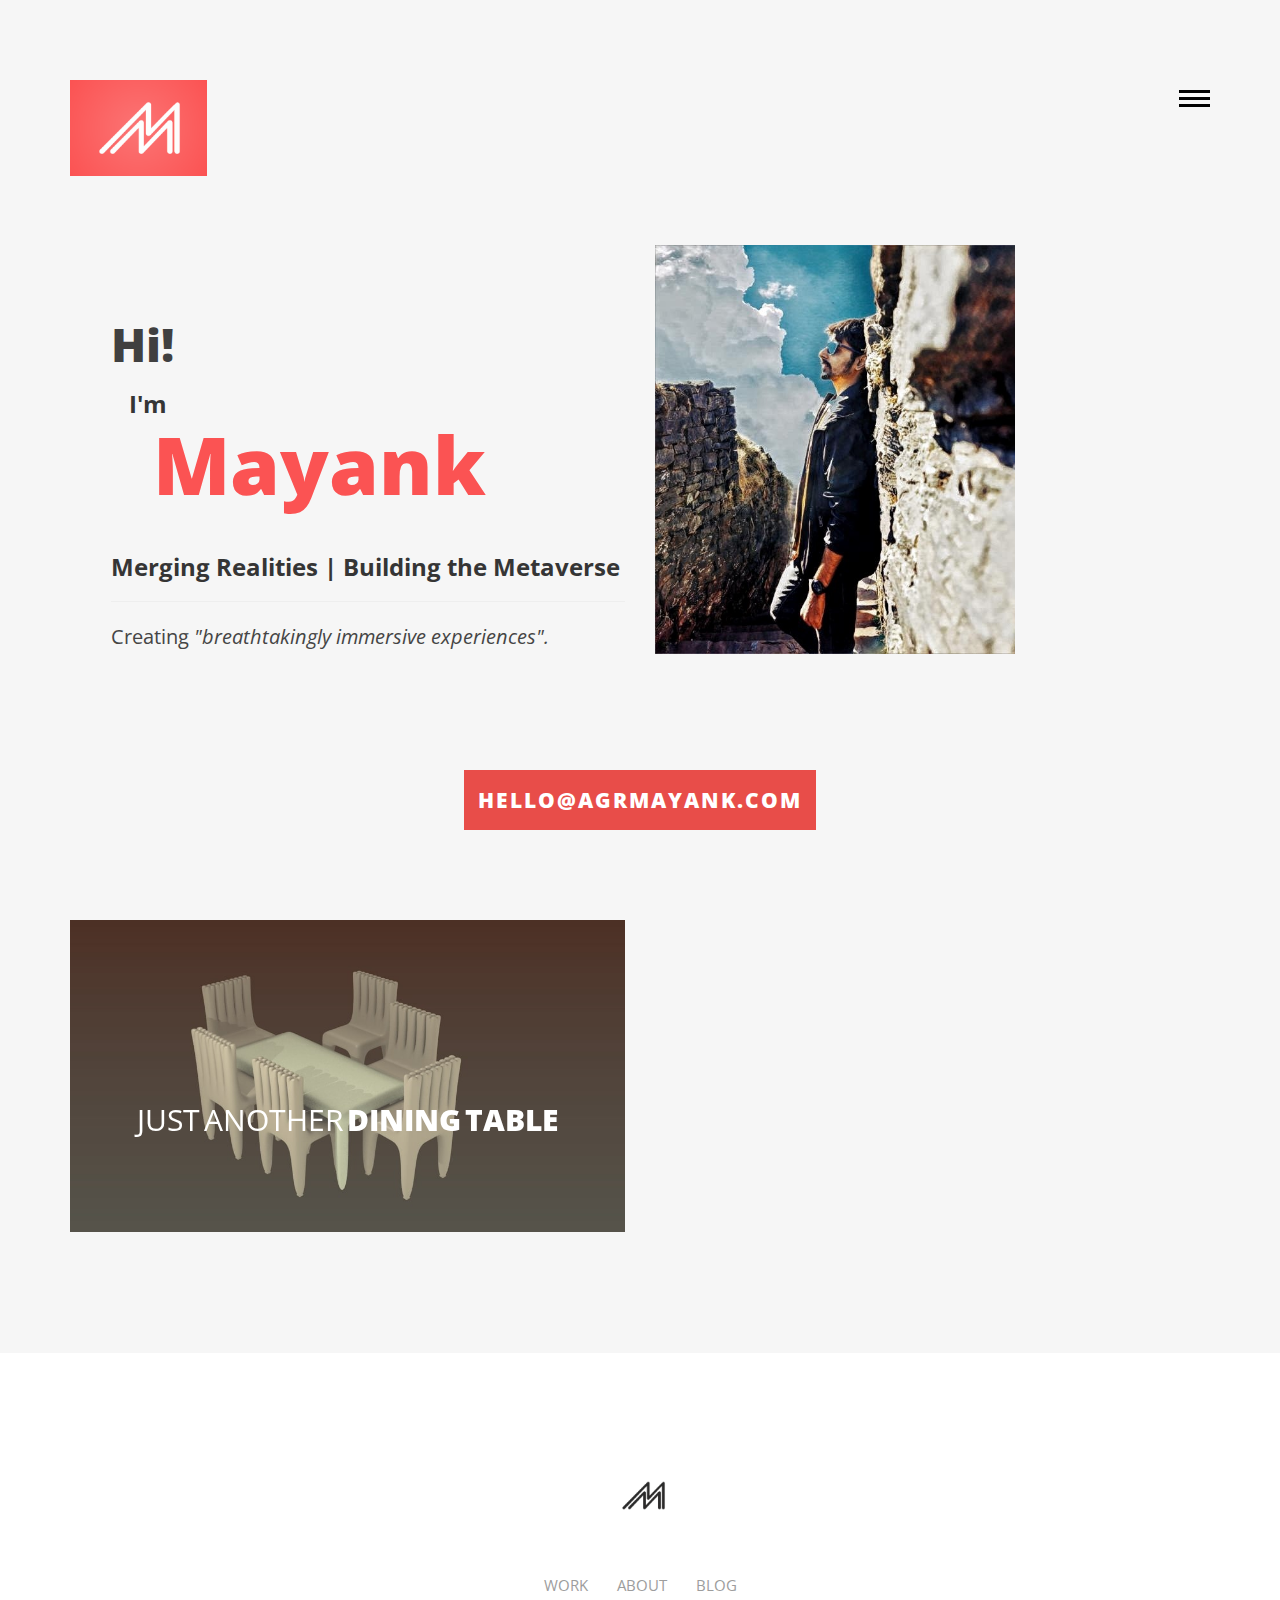
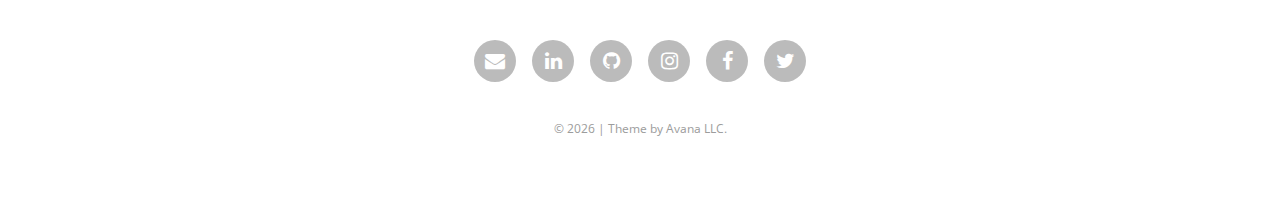
==== newTheme/index.html @ b0a4995a "Add Lightbox" ====
<!DOCTYPE html>
<html>
  <head>
    <meta
      name="viewport"
      content="width=device-width, initial-scale=1, maximum-scale=1"
    />

    <meta charset="utf-8" />

    <!-- Description, Keywords and Author -->

    <meta name="description" content="AgrMayank | Merging Realities" />

    <meta
      name="keywords"
      content="resume, agrmayank, AgrMayank, Mayank, Raj, Mayank Raj, creative, portfolio, website, blog, AgrMayank.com, metaverse, augmented reality, virtual reality, mixed reality, ar, vr, mr, xr, spatial computing"
    />

    <meta name="author" content="Mayank Raj" />

    <title>AgrMayank | Merging Realities</title>

    <link rel="shortcut icon" href="images/favicon.ico" type="image/x-icon" />

    <!-- style -->

    <link href="css/style.css" rel="stylesheet" type="text/css" />

    <!-- style -->

    <!-- bootstrap -->

    <link href="css/bootstrap.min.css" rel="stylesheet" type="text/css" />

    <!-- responsive -->

    <link href="css/responsive.css" rel="stylesheet" type="text/css" />

    <!-- lightbox -->

    <link href="css/lightbox.css" rel="stylesheet" />

    <!-- font-awesome -->

    <link href="css/fonts.css" rel="stylesheet" type="text/css" />

    <link href="css/font-awesome.min.css" rel="stylesheet" type="text/css" />

    <!-- font-awesome -->

    <link href="css/effects/set2.css" rel="stylesheet" type="text/css" />

    <link href="css/effects/normalize.css" rel="stylesheet" type="text/css" />

    <link href="css/effects/component.css" rel="stylesheet" type="text/css" />
  </head>

  <body>
    <!-- header -->

    <header role="header">
      <div class="container">
        <!-- logo -->

        <h1>
          <a href="index.html" title="AgrMayank"
            ><img
              height="96"
              src="images/AgrMayank Logo V01.png"
              title="AgrMayank Logo"
              alt="AgrMayank Logo"
          /></a>
        </h1>

        <!-- logo -->

        <!-- nav -->

        <nav role="header-nav" class="navy">
          <ul>
            <li class="nav-active">
              <a href="index.html" title="Work">Home</a>
            </li>
            <li><a href="about" title="About">About</a></li>
            <li><a href="blog.html" title="Blog">Blog</a></li>
            <li><a href="contact" title="Contact">Contact</a></li>
            <hr />
            <li>
              <a href="cv/Resume - Mayank Raj.pdf" title="Resume">
                <i class="fa fa-download" aria-hidden="true"></i> Resume (CV)
              </a>
            </li>
          </ul>
        </nav>

        <!-- nav -->
      </div>
    </header>

    <!-- header -->

    <!-- main -->

    <main role="main-inner-wrapper" class="container">
      <div class="row">
        <section class="col-xs-12 col-sm-6 col-md-6 col-lg-6">
          <article role="pge-title-content">
            <header>
              <h2>Hi!</h2>
              <h3>&nbsp;&nbsp; I'm</h3>
              <h2><span>&nbsp;&nbsp;Mayank</span></h2>
            </header>
            <h3>Merging Realities | Building the Metaverse</h3>
            <hr />
            <p>
              Creating
              <i>"breathtakingly immersive experiences".</i>
            </p>
          </article>
        </section>

        <div class="thumbnails-pan">
          <section class="col-xs-10 col-sm-6 col-md-4 col-lg-4">
            <!-- <article role="pge-title-content">
                        <header>
                            For Equal padding
                        </header>
                    </article> -->
            <figure>
              <img
                src="images/about-images/me-01 - Copy.jpeg"
                class="img-responsive"
              />

              <figcaption>
                <h3>Mayank Raj</h3>
                <h5>Merging Realities</h5>
              </figcaption>
            </figure>
          </section>
        </div>

        <div class="clearfix"></div>

        <div class="contat-from-wrapper">
          <form
            method="post"
            action="mailto:hello@agrmayank.com?subject=Hello!"
            name="cform"
            id="cform"
          >
            <input
              name="Send Email"
              style="width: auto"
              type="submit"
              value="  hello@AgrMayank.com  "
            />

            <div id="simple-msg"></div>
          </form>
        </div>

        <div class="clearfix"></div>
      </div>
    </main>

    <main role="main-home-wrapper" class="container">
      <div class="row">
        <section class="col-xs-12 col-sm-6 col-md-6 col-lg-6 grid">
          <figure class="effect-oscar">
            <img
              src="images/portfolio-images/DiningTable.jpg"
              alt=""
              class="img-responsive"
            />

            <figcaption>
              <h2>Just Another<span> Dining Table</span></h2>
              <p>Made with Blender3D</p>
              <a
                href="images/portfolio-images/DiningTable.jpg"
                data-lightbox="portfolio-1"
                data-title="Just Another Dining Table"
              ></a>
            </figcaption>
          </figure>
        </section>

        <div class="clearfix"></div>
      </div>
    </main>

    <!-- main -->

    <!-- footer -->

    <footer role="footer">
      <!-- logo -->

      <h1>
        <a href="index.html" title="AgrMayank"
          ><img
            style="width: 50%; min-width: 72px"
            src="images/AgrMayank Logo V02T.png"
            title="AgrMayank Logo"
            alt="AgrMayank Logo"
        /></a>
      </h1>

      <!-- logo -->

      <!-- nav -->

      <nav role="footer-nav">
        <ul>
          <li><a href="index.html" title="Home">Work</a></li>

          <li><a href="about.html" title="About">About</a></li>

          <li><a href="blog.html" title="Blog">Blog</a></li>
        </ul>
      </nav>

      <!-- nav -->

      <ul role="social-icons">
        <li>
          <a href="mailto:hello@agrmayank.com?subject=Hello!" target="_blank"
            ><i class="fa fa-envelope"></i
          ></a>
        </li>
        <li>
          <a href="https://linkedin.com/in/AgrMayank/" target="_blank"
            ><i class="fa fa-linkedin"></i
          ></a>
        </li>
        <li>
          <a href="https://github.com/AgrMayank" target="_blank"
            ><i class="fa fa-github"></i
          ></a>
        </li>
        <li>
          <a href="https://instagram.com/myid.mayank/" target="_blank"
            ><i class="fa fa-instagram"></i
          ></a>
        </li>
        <li>
          <a href="https://facebook.com/myid.mayank" target="_blank"
            ><i class="fa fa-facebook"></i
          ></a>
        </li>
        <li>
          <a href="https://twitter.com/myid_mayank" target="_blank"
            ><i class="fa fa-twitter"></i
          ></a>
        </li>
      </ul>

      <p class="copy-right">
        &copy;
        <script>
          document.write(new Date().getFullYear());
        </script>
        | Theme by Avana LLC.
      </p>
    </footer>

    <!-- footer -->

    <!-- lightbox -->

    <script src="js/lightbox-plus-jquery.js"></script>

    <!-- jQuery (necessary for Bootstrap's JavaScript plugins) -->

    <script src="js/jquery.min.js" type="text/javascript"></script>

    <!-- custom -->

    <script src="js/nav.js" type="text/javascript"></script>

    <script src="js/custom.js" type="text/javascript"></script>

    <!-- Include all compiled plugins (below), or include individual files as needed -->

    <script src="js/bootstrap.min.js" type="text/javascript"></script>

    <script
      src="js/effects/masonry.pkgd.min.js"
      type="text/javascript"
    ></script>

    <script src="js/effects/imagesloaded.js" type="text/javascript"></script>

    <script src="js/effects/classie.js" type="text/javascript"></script>

    <script src="js/effects/AnimOnScroll.js" type="text/javascript"></script>

    <script src="js/effects/modernizr.custom.js"></script>

    <!-- jquery.countdown -->

    <script src="js/html5shiv.js" type="text/javascript"></script>
  </body>
</html>
---- newTheme/css/style.css ----
/*

	Theme Name: avana LLC

	Template URI: 

	Description: 

	Author:

	Author URI: 

	License: 

	License URI:

	Version: 1.0

	

	1. Body style

	2. Header

	3. Main

	4. Footer

	5. About

	

*/

@import url(https://fonts.googleapis.com/css?family=Open+Sans:400,300,300italic,400italic,600,600italic,700,700italic,800,800italic);

html {
  -ms-text-size-adjust: 100%;

  -webkit-text-size-adjust: 100%;
}

*,
*:before,
*:after {
  -webkit-box-sizing: border-box;

  -moz-box-sizing: border-box;

  box-sizing: border-box;
}

input,
textarea {
  -webkit-appearance: none;

  -webkit-border-radius: 0;
}

button,
html input[type="button"],
/* 1 */
input[type="reset"],
input[type="submit"] {
  -webkit-appearance: button;

  cursor: pointer;

  *overflow: visible;
}

body,
img,
.commentys-form input[type="text"],
.commentys-form input[type="email"],
.commentys-form input[type="url"],
.commentys-form textarea {
  transition: all 0.2s linear;

  -o-transition: all 0.2s linear;

  -moz-transition: all 0.2s linear;

  -webkit-transition: all 0.2s linear;
}

html,
body,
div,
span,
object,
iframe,
h1,
h2,
h3,
h4,
h5,
h6,
p,
blockquote,
pre,
abbr,
address,
cite,
code,
del,
dfn,
em,
img,
ins,
kbd,
q,
samp,
small,
strong,
sub,
sup,
var,
b,
i,
dl,
dt,
dd,
ol,
ul,
li,
fieldset,
form,
label,
legend,
table,
caption,
tbody,
tfoot,
thead,
tr,
th,
td,
article,
aside,
canvas,
details,
figcaption,
figure,
footer,
header,
hgroup,
menu,
nav,
section,
summary,
time,
mark,
audio,
video,
input,
main {
  -webkit-box-sizing: border-box;

  -moz-box-sizing: border-box;

  box-sizing: border-box;

  margin: 0;

  padding: 0;

  vertical-align: baseline;

  border: 0;

  outline: 0;
}

article,
aside,
details,
figcaption,
figure,
footer,
header,
hgroup,
menu,
nav,
section,
img,
main {
  display: block;
}

audio,
canvas,
video {
  display: inline-block;

  *display: inline;

  *zoom: 1;
}

blockquote:before,
blockquote:after,
q:before,
q:after {
  content: "";

  content: none;
}

.clear {
  clear: both;

  line-height: 0;

  height: 0;
}

a {
  text-decoration: none;

  outline: none;

  color: #010101;

  transition-delay: 0s;

  transition-duration: 0.6s;

  transition-property: all;

  transition-timing-function: ease;
}

a:focus,
img:focus,
button:focus,
.btn:focus {
  outline: none;
}

::-moz-selection {
  background-color: #fb5353;
  color: #fff;
  text-shadow: none;
}

::selection {
  background-color: #fb5353;
  color: #fff;
  text-shadow: none;
}

@font-face {
  font-family: "Open Sans", sans-serif;
}

/*===== Header ===*/

header[role="header"] {
  padding-top: 80px;
  padding-bottom: 39px;
}

header[role="header"] h1 {
  padding: 0;
  margin: 0;
}

header[role="header"] h1>a {
  max-width: 66px;
  display: block;
  float: left;
}

header[role="header"] nav {
  padding-top: 10px;
  transition-delay: 0s;

  transition-duration: 0.6s;
  transition-property: all;
  transition-timing-function: ease;
}

header[role="header"] nav ul {
  display: none;
  position: fixed;
  z-index: 60;
  text-align: center;
  width: 100%;
  height: 100%;
  top: 0;
  left: 0;
  right: 0;
  background-color: rgba(255, 255, 255, 0.8);
  padding: 0;
  margin: 0;
  padding-top: 199px;
}

header[role="header"] nav ul>li {
  font-weight: 800;
  font-size: 42px;
  display: block;
}

header[role="header"] nav ul>li>a {
  display: block;
  line-height: 72px;
  color: #404040;
}

header[role="header"] nav ul>li:hover a,
header[role="header"] nav ul>li.nav-active a {
  text-decoration: none;
  color: #fb5353;
}

header[role="header"] nav #menu-button {
  width: 31px;
  font-size: 0;
  float: right;
  height: 19px;
  position: relative;
  z-index: 70;

  -webkit-transform: rotate(0deg);
  -moz-transform: rotate(0deg);
  -o-transform: rotate(0deg);
  transform: rotate(0deg);
  -webkit-transition: 0.5s ease-in-out;
  -moz-transition: 0.5s ease-in-out;
  -o-transition: 0.5s ease-in-out;
  transition: 0.5s ease-in-out;
  cursor: pointer;
}

header[role="header"] nav #menu-button span {
  display: block;
  position: absolute;
  z-index: 60;
  height: 3px;

  width: 100%;
  background: #111111;
  opacity: 1;
  left: 0;

  -webkit-transform: rotate(0deg);
  -moz-transform: rotate(0deg);
  -o-transform: rotate(0deg);

  transform: rotate(0deg);
  -webkit-transition: 0.25s ease-in-out;
  -moz-transition: 0.25s ease-in-out;
  -o-transition: 0.25s ease-in-out;
  transition: 0.25s ease-in-out;
}

header[role="header"] nav #menu-button span {
  background: #010101;
}

header[role="header"] nav #menu-button span:nth-child(1) {
  top: 0px;
}

header[role="header"] nav #menu-button span:nth-child(2) {
  top: 7px;
}

header[role="header"] nav #menu-button span:nth-child(3) {
  top: 14px;
}

header[role="header"] nav #menu-button.open span:nth-child(1) {
  top: 10px;

  -webkit-transform: rotate(135deg);
  -moz-transform: rotate(135deg);
  -o-transform: rotate(135deg);
  transform: rotate(135deg);
}

header[role="header"] nav #menu-button.open span:nth-child(2) {
  opacity: 0;
  left: -60px;
}

header[role="header"] nav #menu-button.open span:nth-child(3) {
  top: 10px;

  -webkit-transform: rotate(-135deg);
  -moz-transform: rotate(-135deg);
  -o-transform: rotate(-135deg);
  transform: rotate(-135deg);
}

/*===== main ===*/

main[role="main-home-wrapper"],
main[role="main-inner-wrapper"] {
  padding-bottom: 90px;
}

main[role="main-home-wrapper"] article[role="pge-title-content"],
main[role="main-inner-wrapper"] article[role="pge-title-content"] {
  padding-left: 41px;
}

main[role="main-home-wrapper"] article[role="pge-title-content"] header,
main[role="main-inner-wrapper"] article[role="pge-title-content"] header {
  padding-bottom: 19px;
  padding-top: 83px;
}

main[role="main-home-wrapper"] article[role="pge-title-content"] header h2,
main[role="main-inner-wrapper"] article[role="pge-title-content"] header h2 {
  font-size: 46px;
  line-height: 53px;
  color: #404040;
  font-weight: 800;
}

main[role="main-home-wrapper"] article[role="pge-title-content"] header h2 span,
main[role="main-inner-wrapper"] article[role="pge-title-content"] header h2 span {
  display: block;
  font-size: 80px;
  color: #fb5353;
  padding-bottom: 15px;
}

main[role="main-home-wrapper"] article[role="pge-title-content"] p,
main[role="main-inner-wrapper"] article[role="pge-title-content"] p {
  font-size: 20px;
  line-height: 30px;
  color: #454545;
}

/*===== footer ===*/

footer[role="footer"] {
  background-color: #fff;
  padding-top: 100px;
  padding-bottom: 77px;
}

footer[role="footer"]>h1 a {
  margin: 0 auto;
  display: block;
  max-width: 66px;
}

footer[role="footer"] nav {
  padding-top: 37px;
  padding-bottom: 43px;
}

footer[role="footer"] nav>ul {
  text-align: center;
  padding: 0;
  margin: 0;
}

footer[role="footer"] nav>ul>li {
  display: inline-block;
  text-transform: uppercase;
  font-size: 15px;
  margin: 0 13px;
}

footer[role="footer"] nav>ul>li>a {
  color: #9d9d9d;
}

footer[role="footer"] nav>ul>li:hover a {
  text-decoration: none;
  color: #fb5353;
}

footer[role="footer"] ul[role="social-icons"] {
  padding: 0;
  margin: 0;
  text-align: center;
  padding-bottom: 40px;
}

footer[role="footer"] ul[role="social-icons"]>li {
  display: inline-block;
  margin: 0 6.5px;
}

footer[role="footer"] ul[role="social-icons"]>li>a {
  display: block;
  width: 42px;
  height: 42px;
  background-color: #bbbbbb;
  color: #fff;
  line-height: 42px;
  font-size: 20px;
  border-radius: 100%;
  text-align: center;
}

footer[role="footer"] ul[role="social-icons"]>li:hover a {
  background-color: #fb5353;
}

footer[role="footer"] .copy-right {
  text-align: center;
  display: block;
  font-size: 12px;
  line-height: 13px;
  color: #9c9c9c;
}

/*===== About ===*/

main[role="main-inner-wrapper"] .about-content {
  background-color: #fb5353;
  padding-top: 57px;
  padding-left: 70px;
  padding-right: 67px;
  padding-bottom: 58px;
}

main[role="main-inner-wrapper"] .about-content p {
  font-size: 17px;
  line-height: 30px;
  color: #fff;
  padding-bottom: 20px;
}

main[role="main-inner-wrapper"] .thumbnails-pan {
  padding-top: 30px;
}

main[role="main-inner-wrapper"] .thumbnails-pan section figure {
  background-color: #fff;
  position: relative;
  overflow: hidden;
  cursor: pointer;
}

main[role="main-inner-wrapper"] .thumbnails-pan section figure,
main[role="main-inner-wrapper"] .thumbnails-pan section figure,
img,
main[role="main-inner-wrapper"] .thumbnails-pan section figure figcaption,
section.blog-content figure,
section.blog-content figure img,
section.blog-content article {
  transition-delay: 0s;
  transition-duration: 0.6s;
  transition-property: all;
  transition-timing-function: ease;
}

main[role="main-inner-wrapper"] .thumbnails-pan section figure figcaption {
  position: absolute;
  bottom: -50%;
  left: 0;
  right: 0;
  background-color: #fb5353;
  margin: 0 69px;
  text-align: center;
  color: #fff;
  padding-top: 16px;
  padding-bottom: 27px;
}

main[role="main-inner-wrapper"] .thumbnails-pan section figure figcaption h3 {
  font-size: 21px;
  line-height: 22px;
  font-weight: 300;
}

main[role="main-inner-wrapper"] .thumbnails-pan section figure figcaption h5 {
  text-transform: uppercase;
  font-size: 13px;
  line-height: 14px;
  font-weight: bold;
}

main[role="main-inner-wrapper"] .thumbnails-pan section figure:hover,
section.blog-content:hover article {
  background-color: #fb5353;
  color: #fff;
}

main[role="main-inner-wrapper"] .thumbnails-pan section figure:hover img,
section.blog-content:hover figure img {
  -webkit-transform: scale3d(1.08, 1.08, 2);
  transform: scale3d(1.08, 1.08, 2);
  opacity: 0.5;
}

main[role="main-inner-wrapper"] .thumbnails-pan section figure:hover figcaption {
  bottom: 0;
}

/*===== Blog ===*/

article[role="pge-title-content"].blog-header {
  padding-bottom: 218px;
}

section.blog-content {
  margin-bottom: 29px;
}

section.blog-content figure {
  overflow: hidden;
  position: relative;
  background-color: rgba(255, 255, 255, 0.4);
  cursor: pointer;
}

section.blog-content figure .post-date {
  text-align: center;
  color: #fff;
  font-weight: 800;
  font-size: 14px;
  line-height: 18px;
  text-transform: uppercase;
  display: block;
  background-color: #fb5353;
  width: 130px;
  height: 130px;
  position: absolute;
  left: 0;
  top: 0;
  padding-top: 41px;
  z-index: 50;
}

section.blog-content figure .post-date span {
  font-size: 50px;
  line-height: 35px;
  display: block;
}

section.blog-content article {
  font-size: 21px;
  line-height: 30px;
  color: #fff;
  font-weight: 800;
  color: #343434;
  padding-left: 42px;
  padding-top: 33px;
  padding-bottom: 31px;
}

section.blog-content:hover figure img {
  opacity: 0.5;
}

/*===== Contact ===*/

article[role="pge-title-content"].contact-header {
  padding-bottom: 218px;
}

article[role="pge-title-content"].contact-header p a {
  color: #343434;
  padding-right: 34px;
}

article[role="pge-title-content"].contact-header p a:hover {
  color: #fb5353;
  text-decoration: none;
}

.demo-wrapper {
  width: 100%;
  margin: 0 auto;
  height: 499px;
}

#surabaya {
  width: 100%;
  height: 100%;
}

.error_message {
  color: #e84d49;
}

#success_page h3,
#success_page p {
  color: #60ca6f;
}

.contat-from-wrapper {
  padding: 0 69px;
  margin-top: 108px;
}

.contat-from-wrapper input[type="text"],
.contat-from-wrapper input[type="email"],
.contat-from-wrapper textarea {
  width: 100%;
  display: block;
  outline: none;
  border-bottom: 1px solid #bbbbbb;
  background-color: inherit;
  color: #404040;
  font-size: 21px;
  line-height: 23px;
  padding-bottom: 24px;
}

.contat-from-wrapper input[type="text"]:focus,
.contat-from-wrapper input[type="email"]:focus,
.contat-from-wrapper textarea:focus {
  border-bottom-color: #9f9e9e;
}

.contat-from-wrapper form ::-webkit-input-placeholder {
  color: #404040;
}

.contat-from-wrapper form ::-moz-placeholder {
  color: #404040;
}

/* firefox 19+ */

.contat-from-wrapper form :-ms-input-placeholder {
  color: #404040;
}

/* ie */

.contat-from-wrapper form input:-moz-placeholder {
  color: #404040;
}

.contat-from-wrapper textarea {
  border-bottom: 1px solid #bbbbbb;
  border-left: none;
  border-right: none;
  border-top: none;
  height: 77px;
  margin-top: 56px;
}

.contat-from-wrapper input[type="submit"] {
  display: block;
  border: none;
  outline: none;
  width: 200px;
  line-height: 60px;
  text-transform: uppercase;
  font-size: 21px;
  color: #fff;
  font-weight: 800;
  letter-spacing: 2px;
  background-color: #e84d49;
  margin: 41px auto;
  margin-bottom: 0;
}

.contat-from-wrapper input[type="submit"]:hover {
  background-color: #f8524e;
}

/*== Work Details ==*/

.work-details,
.blog-details {
  padding: 0 69px;
  margin-top: 73px;
}

.work-details header h2 {
  color: #343434;
  font-size: 36px;
  font-weight: 800;
}

.work-details header a {
  display: inline-block;
  color: #fb5353;
  font-size: 18px;
  font-weight: 800;
  padding-top: 3px;
}

.work-details header a i {
  color: #0d0d0d;
  padding-left: 10px;
}

.work-details header a:hover {
  color: #0d0d0d;
  text-decoration: none;
}

.work-details header a:hover i {
  color: #fb5353;
}

.work-details p {
  font-size: 16px;
  color: #666666;
  line-height: 30px;
  margin-bottom: 20px;
  font-weight: 300;
}

.work-details p strong {
  font-weight: 800;
}

.work-images {
  margin-top: 46px;
}

.work-images li {
  margin-bottom: 50px;
}

/*== Blog Details ==*/

.bog-header {
  padding-bottom: 62px;
}

.bog-header h3,
.comments-pan h3,
.commentys-form h4 {
  color: #404040;
  font-weight: 800;
  padding-bottom: 24px;
  display: block;
}

.bog-header h3 span {
  color: #fb5353;
}

.bog-header h2 {
  font-size: 36px;
  font-weight: normal;
}

.blog-details .enter-content {
  margin-top: 62px;
}

.blog-details .enter-content p {
  font-size: 16px;
  line-height: 30px;
  font-weight: 300;
  margin-bottom: 23px;
}

.comments-pan {
  border-top: 2px solid #dedede;
  padding-top: 15px;
}

.comments-pan h3 {
  border-bottom: 2px solid #dedede;
  padding-bottom: 34px;
  margin-bottom: 52px;
}

.comments-reply,
.reply-pan {
  padding: 0;
  margin: 0;
  list-style: none;
}

.comments-reply li {
  display: block;
  border-bottom: 2px solid #dedede;
  overflow: hidden;
  padding-bottom: 51px;
  margin-bottom: 39px;
}

.comments-reply li figure {
  float: left;
  width: 70px;
  background-color: #000;
}

.comments-reply li section {
  float: left;
  padding-left: 30px;
  font-size: 16px;
  line-height: 30px;
  font-weight: 300;
  color: #343434;
  width: 92%;
}

.comments-reply li section .date-pan {
  font-size: 14px;
  line-height: 18px;
  padding-bottom: 25px;
}

.comments-reply li section h4 {
  font-weight: 800;
  color: #404040;
  font-size: 21px;
  margin-bottom: 6px;
  margin-top: 0;
}

.comments-reply li section h4 a {
  font-size: 16px;
  color: #fb5353;
  font-weight: 400;
  display: inline-block;
  padding-left: 20px;
}

.reply-pan {
  clear: both;
  display: block;
  margin-left: 100px;
  padding-top: 39px;
}

.reply-pan li {
  border-bottom: none;
  border-top: 2px solid #dedede;
  padding-bottom: 0;
  margin-bottom: 0;
  padding-top: 38px;
}

.commentys-form h4 {
  font-size: 24px;
}

.commentys-form form {
  margin-top: 30px;
}

.commentys-form input[type="text"],
.commentys-form input[type="email"],
.commentys-form input[type="url"],
.commentys-form textarea {
  font-size: 21px;
  line-height: 22px;
  color: #404040;
  padding-bottom: 26px;
  border-bottom: 2px solid #bbbbbb;
  width: 100%;
  display: block;
  border-left: none;
  border-right: none;
  border-top: none;
  background-color: transparent;
  outline: none;
}

.commentys-form textarea {
  margin-top: 57px;
}

.commentys-form input[type="text"]:focus,
.commentys-form input[type="email"]:focus,
.commentys-form input[type="url"]:focus,
.commentys-form textarea:focus {
  border-bottom-color: #000;
}

.commentys-form input[type="button"] {
  padding: 0 36px;
  text-transform: uppercase;
  display: inline-block;
  font-size: 21px;
  line-height: 60px;
  color: #fff;
  font-weight: bold;
  text-align: center;
  border: none;
  outline: none;
  background-color: #fb5353;
  margin-top: 50px;
}

.commentys-form input[type="button"]:hover {
  background-color: #ff5c5c;
}
---- newTheme/css/responsive.css ----
/* md */
@media (min-width: 992px) and (max-width: 1199px) {
	.comments-reply li section{ width:88%}
}
/* sm */
@media (min-width: 768px) and (max-width: 991px) {
	header[role="header"]{ padding:8% 0;}
	header[role="header"] nav ul{ padding-top:10%}
	main[role="main-home-wrapper"] article[role="pge-title-content"],main[role="main-inner-wrapper"] article[role="pge-title-content"]{ padding-left:0}
	main[role="main-home-wrapper"] article[role="pge-title-content"] header,main[role="main-inner-wrapper"] article[role="pge-title-content"] header{ padding-top:0}
	main[role="main-home-wrapper"] article[role="pge-title-content"] header h2,main[role="main-inner-wrapper"] article[role="pge-title-content"] header h2{ font-size:34px}
	main[role="main-home-wrapper"] article p br{ display:none}
	footer[role="footer"]{ padding:30px 0}
	footer[role="footer"] nav{ padding:15px 0}
	main[role="main-inner-wrapper"] .about-content{ padding:5%}
	main[role="main-inner-wrapper"] .thumbnails-pan section figure figcaption{ margin:0 10%}
	section.blog-content figure .post-date{ padding-top:20px; height:100px; width:100px}
	article.contact-header[role="pge-title-content"] p a{padding-right:10px}
	.contat-from-wrapper{ margin-top:10px; padding:0 15px}
	.grid-lod li{ width:100% !important; position:static !important; display:inline-block}
	.grid-lod li img{ width:100%}
	.work-details,.blog-details{ padding:0; margin-top:0}
	.comments-reply li section{ width:88%}
}
/* xs */
@media (max-width: 767px) {
	header[role="header"]{ padding:8% 0;}
	header[role="header"] nav ul{ padding-top:10%}
	header[role="header"] nav ul > li{ font-size:30px}
	header[role="header"] nav ul > li > a{ line-height:55px}
	main[role="main-home-wrapper"] article[role="pge-title-content"],main[role="main-inner-wrapper"] article[role="pge-title-content"]{ padding-left:0}
	main[role="main-home-wrapper"] article[role="pge-title-content"] header,main[role="main-inner-wrapper"] article[role="pge-title-content"] header{ padding-top:10px}
	main[role="main-home-wrapper"] article[role="pge-title-content"] header h2,main[role="main-inner-wrapper"] article[role="pge-title-content"] header h2{ font-size:47px}
	main[role="main-home-wrapper"] article[role="pge-title-content"] header h2 span, main[role="main-inner-wrapper"] article[role="pge-title-content"] header h2 span{ font-size:60px;}
	main[role="main-home-wrapper"] article{ padding-bottom:30px}
	main[role="main-home-wrapper"] article p br{ display:none}
	footer[role="footer"]{ padding:40px 0}
	footer[role="footer"] nav{ padding:15px 0}
	main[role="main-inner-wrapper"] .about-content{ padding:5%}
	main[role="main-inner-wrapper"] .thumbnails-pan section figure{ margin-bottom:20px}
	article[role="pge-title-content"].blog-header,article[role="pge-title-content"].contact-header{ padding-bottom:30px}
	section.blog-content figure .post-date{ padding-top:20px; height:100px; width:100px}
	section.blog-content article{ padding:2% 5%; font-size:18px; line-height:24px;font-family: 'proxima_nova_cn_rgregular';}
	article.contact-header[role="pge-title-content"] p a{ font-size:18px; padding-right:10px}
	.contat-from-wrapper{ margin-top:10px; padding:0 15px}
	.contat-from-wrapper input[type="text"], .contat-from-wrapper input[type="email"]{ margin-bottom:20px}
	.contat-from-wrapper textarea{ margin-top:0}
	.work-details,.blog-details{ padding:0; margin-top:0}
	.work-images{ margin-top:0}
	.work-images li{ margin-bottom:0; width:100%}
	.work-images li figcaption h2{ font-size:18px;}
	.grid-lod li{ width:100% !important; position:static !important}
	.bog-header h3, .comments-pan h3, .commentys-form h4{ padding-bottom:0}
	.bog-header h2{ font-size:18px; line-height:26px}
	.bog-header{ padding-bottom:20px}
	.blog-details .enter-content{ margin-top:10px}
	.blog-details .enter-content p,.comments-reply li section{ font-size:14px; line-height:26px}
	.comments-pan h3{ padding-bottom:20px; margin-top:0}
	.comments-reply li section{ float:none; width:auto; padding-left:0}
	.comments-reply li figure{ margin-right:20px}
	.reply-pan{ margin-left:20px}
	.commentys-form input[type="text"], .commentys-form input[type="email"], .commentys-form input[type="url"], .commentys-form textarea{ margin-bottom:20px}
	.commentys-form textarea{ margin-top:0; margin-bottom:0}
	
}
---- newTheme/css/effects/set2.css ----
.grid {

	position: relative;

	list-style: none; overflow:hidden; 

	text-align: center;

}



/* Common style */

.grid figure {

	position: relative;margin-bottom:31px;

	overflow: hidden;

	min-width: 100%;

	max-width: 100%;

	width:100%;

	height: 100%; min-height:100%;

	background: #3085a3;

	text-align: center;

	cursor: pointer;

}



.grid figure img {

	position: relative;

	display: block;

	min-height: 100%;

	max-width: 100%;

	opacity: 0.8;

}



.grid figure figcaption {

	padding:0;

	color: #fff;

	text-transform: uppercase;

	font-size: 1.25em;

	-webkit-backface-visibility: hidden;

	backface-visibility: hidden;

	line-height:100%;

}

.grid figure figcaption header a{}

.grid figure figcaption::before,

.grid figure figcaption::after {

	pointer-events: none;

}



.grid figure figcaption,

.grid figure figcaption > a {

	position: absolute;

	top: 0;

	left: 0;

	width: 100%;

	height: 100%;

}



/* Anchor will cover the whole item by default */

/* For some effects it will show as a button */

.grid figure figcaption > a {

	z-index: 1000;

	text-indent: 200%;

	white-space: nowrap;

	font-size: 0;

	opacity: 0;

}



.grid figure h2 {

	word-spacing: -0.15em;

	font-weight:400; color:#FFF;

}



.grid figure h2 span {

	font-weight: 800;

}



.grid figure h2,

.grid figure p {

	margin: 0;

}



.grid figure p {

	letter-spacing: 1px;

	font-size:16px; line-height:22px;

}





/* Individual effects */




/*---------------*/

/***** Oscar *****/

/*---------------*/



figure.effect-oscar {

	/*background: -webkit-linear-gradient(45deg, #22682a 0%, #9b4a1b 40%, #3a342a 100%);

	background: linear-gradient(45deg, #22682a 0%,#9b4a1b 40%,#3a342a 100%);*/

	background-color:#fb5353;

}



figure.effect-oscar img {

	opacity: 1;

	-webkit-transition: opacity 0.35s;

	transition: opacity 0.35s;

}



figure.effect-oscar figcaption {

	padding: 4em;

	background-color: rgba(58,52,42,0);

	-webkit-transition: background-color 0.35s;

	transition: background-color 0.35s;

}



figure.effect-oscar figcaption::before {

	position: absolute;

	top: 30px;

	right: 30px;

	bottom: 30px;

	left: 30px;

	border: 1px solid #fff;

	content: '';

}



figure.effect-oscar h2 {

font-weight:400;	margin: 20% 0 10px 0;

	-webkit-transition: -webkit-transform 0.35s;

	transition: transform 0.35s;

	-webkit-transform: translate3d(0,100%,0);

	transform: translate3d(0,100%,0);

}

figure.effect-oscar h2 span{

	font-weight:800

}

figure.effect-oscar figcaption::before,

figure.effect-oscar p {

	font-weight:400;

	opacity: 0;

	-webkit-transition: opacity 0.35s, -webkit-transform 0.35s;

	transition: opacity 0.35s, transform 0.35s;

	-webkit-transform: scale(0);

	transform: scale(0);

}



figure.effect-oscar:hover h2 {

	-webkit-transform: translate3d(0,0,0);

	transform: translate3d(0,0,0);

}



figure.effect-oscar:hover figcaption::before,

figure.effect-oscar:hover p {

	opacity: 1;

	-webkit-transform: scale(1);

	transform: scale(1);

}



figure.effect-oscar:hover figcaption {

	background-color: rgba(58,52,42,0);

}



figure.effect-oscar:hover img {

	opacity: 0.4;

}



@media screen and (max-width: 50em) {

	.content {

		padding: 0 10px;

		text-align: center;

	}

	.grid figure {

		display: inline-block;

		float: none;

		margin: 10px auto;

		width: 100%;

	}

}

@media (min-width: 768px) and (max-width: 991px) {

	figure.effect-oscar figcaption::before{ left:10px; right:10px; top:10px; bottom:10px;}

	figure.effect-oscar figcaption{ padding:0em}

	figure.effect-oscar h2{ font-size:20px;}

	figure.effect-oscar p{ font-size:13px;  padding:2%; display:block; width:90%; margin:0 auto;}

}



@media (max-width: 767px) {

	figure.effect-oscar figcaption::before{ left:10px; right:10px; top:10px; bottom:10px;}

	figure.effect-oscar figcaption{ padding:0em}

	figure.effect-oscar h2{ font-size:15px;}

	figure.effect-oscar p{ font-size:13px;  padding:2%; display:block; width:90%; margin:0 auto;}

}
---- newTheme/css/effects/component.css ----
.grid-lod {

	/*max-width: 69em;

	list-style: none;

	margin: 30px auto;

	padding: 0;*/

}



.grid-lod li {

	display: block;

	/*	float: left;

	padding: 7px;

	width: 33%;*/

	opacity: 0;

}



.grid-lod li.shown,

.no-js .grid-lod li,

.no-cssanimations .grid-lod li {

	opacity: 1;

}



.grid-lod li a,

.grid-lod li img {

	outline: none;

	border: none;

	display: block;

	max-width: 100%;

}



/* Effect 1: opacity */

.grid-lod.effect-1 li.animate {

	-webkit-animation: fadeIn 0.65s ease forwards;

	animation: fadeIn 0.65s ease forwards;

}



@-webkit-keyframes fadeIn {

	0% {}

	100% {
		opacity: 1;
	}

}



@keyframes fadeIn {

	0% {}

	100% {
		opacity: 1;
	}

}



/* Effect 2: Move Up */

.grid-lod.effect-2 li.animate {

	-webkit-transform: translateY(200px);

	transform: translateY(200px);

	-webkit-animation: moveUp 0.65s ease forwards;

	animation: moveUp 0.65s ease forwards;

}



@-webkit-keyframes moveUp {

	0% {}

	100% {
		-webkit-transform: translateY(0);
		opacity: 1;
	}

}



@keyframes moveUp {

	0% {}

	100% {
		-webkit-transform: translateY(0);
		transform: translateY(0);
		opacity: 1;
	}

}



/* Effect 3: Scale up */

.grid-lod.effect-3 li.animate {

	-webkit-transform: scale(0.6);

	transform: scale(0.6);

	-webkit-animation: scaleUp 0.65s ease-in-out forwards;

	animation: scaleUp 0.65s ease-in-out forwards;

}



@-webkit-keyframes scaleUp {

	0% {}

	100% {
		-webkit-transform: scale(1);
		opacity: 1;
	}

}



@keyframes scaleUp {

	0% {}

	100% {
		-webkit-transform: scale(1);
		transform: scale(1);
		opacity: 1;
	}

}



/* Effect 4: fall perspective */

.grid-lod.effect-4 {

	-webkit-perspective: 1300px;

	perspective: 1300px;

}



.grid-lod.effect-4 li.animate {

	-webkit-transform-style: preserve-3d;

	transform-style: preserve-3d;

	-webkit-transform: translateZ(400px) translateY(300px) rotateX(-90deg);

	transform: translateZ(400px) translateY(300px) rotateX(-90deg);

	-webkit-animation: fallPerspective .8s ease-in-out forwards;

	animation: fallPerspective .8s ease-in-out forwards;

}



@-webkit-keyframes fallPerspective {

	0% {}

	100% {
		-webkit-transform: translateZ(0px) translateY(0px) rotateX(0deg);
		opacity: 1;
	}

}



@keyframes fallPerspective {

	0% {}

	100% {
		-webkit-transform: translateZ(0px) translateY(0px) rotateX(0deg);
		transform: translateZ(0px) translateY(0px) rotateX(0deg);
		opacity: 1;
	}

}



/* Effect 5: fly (based on http://lab.hakim.se/scroll-effects/ by @hakimel) */

.grid-lod.effect-5 {

	-webkit-perspective: 1300px;

	perspective: 1300px;

}



.grid-lod.effect-5 li.animate {

	-webkit-transform-style: preserve-3d;

	transform-style: preserve-3d;

	-webkit-transform-origin: 50% 50% -300px;

	transform-origin: 50% 50% -300px;

	-webkit-transform: rotateX(-180deg);

	transform: rotateX(-180deg);

	-webkit-animation: fly .8s ease-in-out forwards;

	animation: fly .8s ease-in-out forwards;

}



@-webkit-keyframes fly {

	0% {}

	100% {
		-webkit-transform: rotateX(0deg);
		opacity: 1;
	}

}



@keyframes fly {

	0% {}

	100% {
		-webkit-transform: rotateX(0deg);
		transform: rotateX(0deg);
		opacity: 1;
	}

}



/* Effect 6: flip (based on http://lab.hakim.se/scroll-effects/ by @hakimel) */

.grid-lod.effect-6 {

	-webkit-perspective: 1300px;

	perspective: 1300px;

}



.grid-lod.effect-6 li.animate {

	-webkit-transform-style: preserve-3d;

	transform-style: preserve-3d;

	-webkit-transform-origin: 0% 0%;

	transform-origin: 0% 0%;

	-webkit-transform: rotateX(-80deg);

	transform: rotateX(-80deg);

	-webkit-animation: flip .8s ease-in-out forwards;

	animation: flip .8s ease-in-out forwards;

}



@-webkit-keyframes flip {

	0% {}

	100% {
		-webkit-transform: rotateX(0deg);
		opacity: 1;
	}

}



@keyframes flip {

	0% {}

	100% {
		-webkit-transform: rotateX(0deg);
		transform: rotateX(0deg);
		opacity: 1;
	}

}



/* Effect 7: helix (based on http://lab.hakim.se/scroll-effects/ by @hakimel) */

.grid-lod.effect-7 {

	-webkit-perspective: 1300px;

	perspective: 1300px;

}



.grid-lod.effect-7 li.animate {

	-webkit-transform-style: preserve-3d;

	transform-style: preserve-3d;

	-webkit-transform: rotateY(-180deg);

	transform: rotateY(-180deg);

	-webkit-animation: helix .8s ease-in-out forwards;

	animation: helix .8s ease-in-out forwards;

}



@-webkit-keyframes helix {

	0% {}

	100% {
		-webkit-transform: rotateY(0deg);
		opacity: 1;
	}

}



@keyframes helix {

	0% {}

	100% {
		-webkit-transform: rotateY(0deg);
		transform: rotateY(0deg);
		opacity: 1;
	}

}



/* Effect 8:  */

.grid-lod.effect-8 {

	-webkit-perspective: 1300px;

	perspective: 1300px;

}



.grid-lod.effect-8 li.animate {

	-webkit-transform-style: preserve-3d;

	transform-style: preserve-3d;

	-webkit-transform: scale(0.4);

	transform: scale(0.4);

	-webkit-animation: popUp .8s ease-in forwards;

	animation: popUp .8s ease-in forwards;

}



@-webkit-keyframes popUp {

	0% {}

	70% {
		-webkit-transform: scale(1.1);
		opacity: .8;
		-webkit-animation-timing-function: ease-out;
	}

	100% {
		-webkit-transform: scale(1);
		opacity: 1;
	}

}



@keyframes popUp {

	0% {}

	70% {
		-webkit-transform: scale(1.1);
		transform: scale(1.1);
		opacity: .8;
		-webkit-animation-timing-function: ease-out;
		animation-timing-function: ease-out;
	}

	100% {
		-webkit-transform: scale(1);
		transform: scale(1);
		opacity: 1;
	}

}



@media screen and (max-width: 900px) {

	.grid-lod li {

		width: 50%;

	}

}



@media screen and (max-width: 400px) {

	.grid-lod li {

		width: 100%;

	}

}
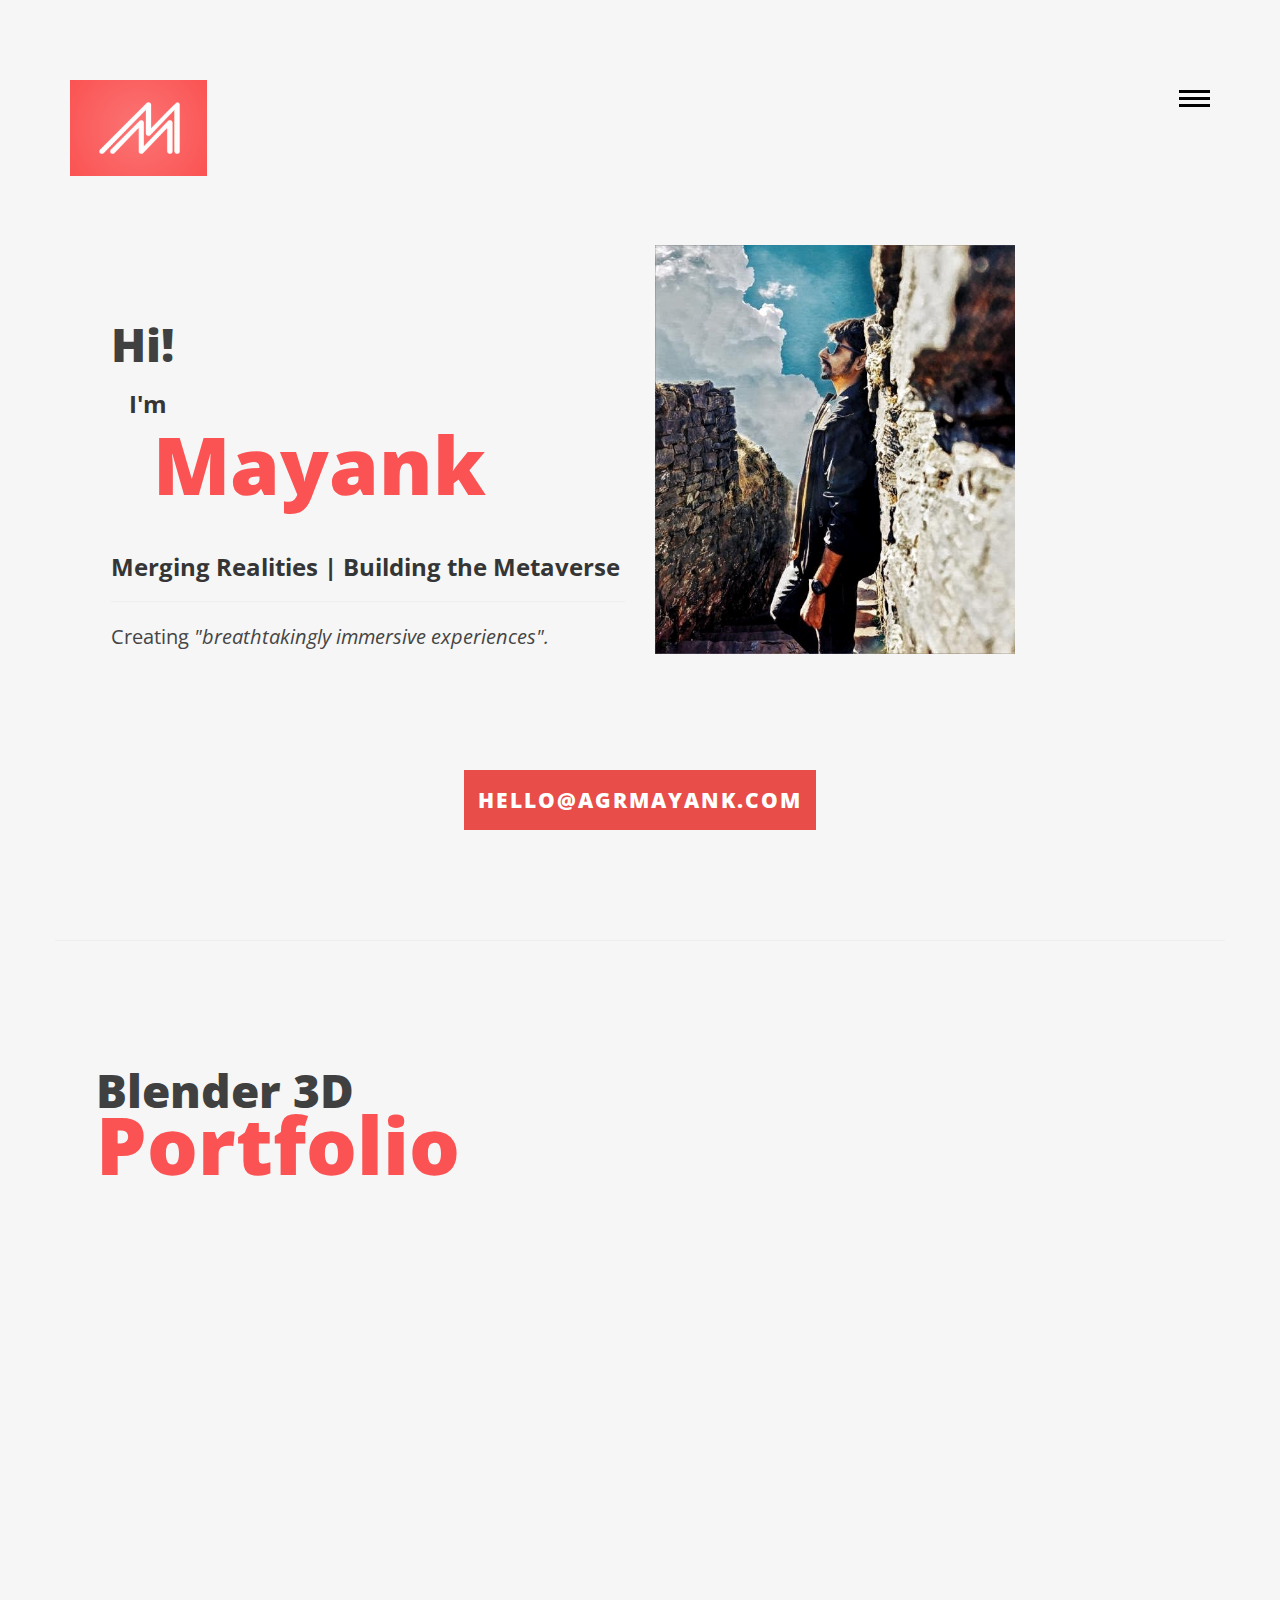
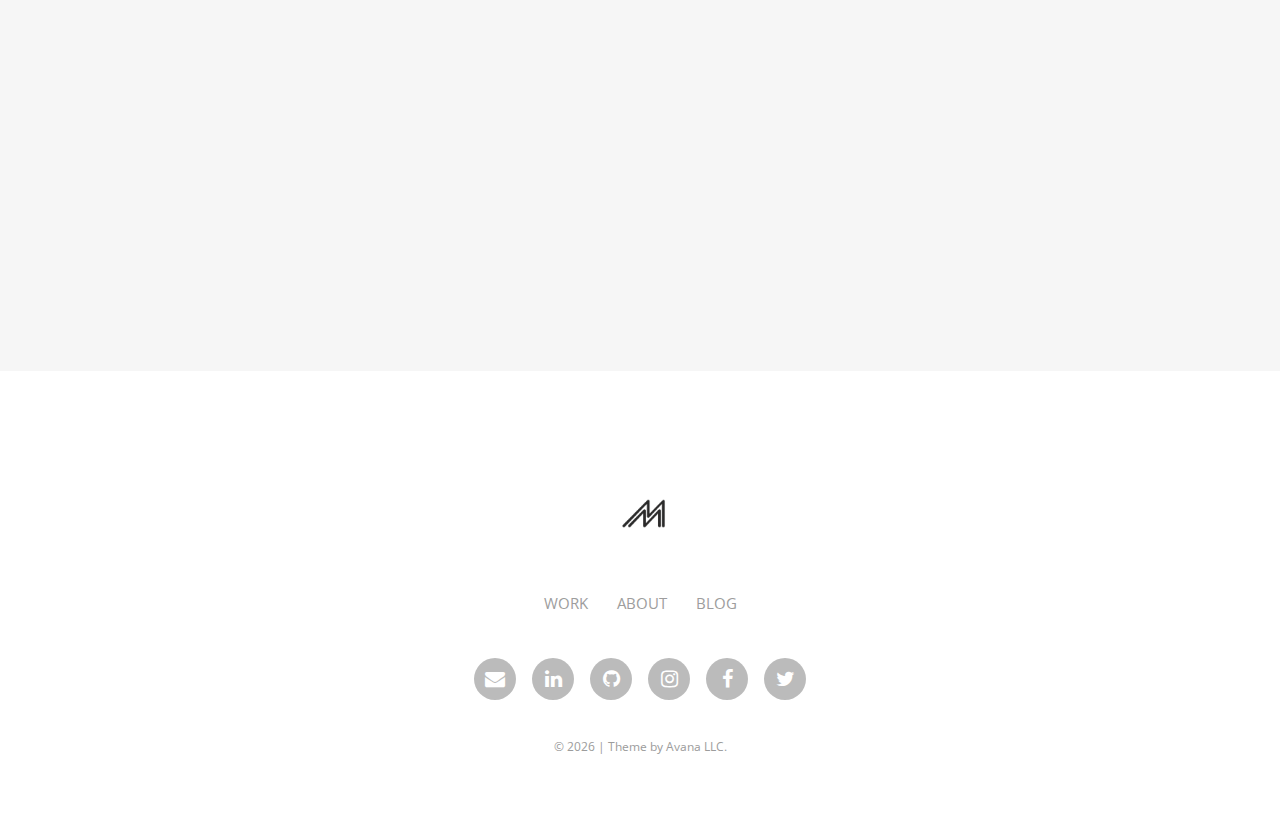
==== commit db609770: "Add Portfolio Images" ====
--- a/newTheme/index.html
+++ b/newTheme/index.html
@@ -100,7 +100,7 @@
 
     <!-- header -->
 
-    <!-- main -->
+    <!-- main - about -->
 
     <main role="main-inner-wrapper" class="container">
       <div class="row">
@@ -156,42 +156,282 @@
               type="submit"
               value="  hello@AgrMayank.com  "
             />
-
-            <div id="simple-msg"></div>
           </form>
         </div>
+      </div>
+    </main>
+
+    <!-- main - about -->
+
+    <!-- main - portfolio images -->
+
+    <main role="main-home-wrapper" class="container">
+      <div class="row">
+        <hr />
+
+        <article role="pge-title-content">
+          <header>
+            <h2>Blender 3D <span>Portfolio</span></h2>
+          </header>
+        </article>
+
+        <!-- Column 1 -->
+
+        <section class="col-xs-12 col-sm-6 col-md-6 col-lg-6 grid">
+          <ul class="grid-lod effect-2" id="grid">
+            <li>
+              <figure class="effect-oscar">
+                <img
+                  src="images/portfolio-images/DiningTable.jpg"
+                  alt="Just Another Dining Table"
+                  class="img-responsive"
+                />
+
+                <figcaption>
+                  <h2>Just Another<span> Dining Table</span></h2>
+                  <p>Made with Blender3D</p>
+                  <a
+                    href="images/portfolio-images/DiningTable.jpg"
+                    data-lightbox="portfolio"
+                    data-title="Just Another Dining Table"
+                  ></a>
+                </figcaption>
+              </figure>
+            </li>
+
+            <li>
+              <figure class="effect-oscar">
+                <img
+                  src="images/portfolio-images/Donut.jpg"
+                  alt="Donuts With A Cup Of Coffee"
+                  class="img-responsive"
+                />
+
+                <figcaption>
+                  <h2><span>Donuts</span> With A Cup Of <span>Coffee</span></h2>
+                  <p>Made with Blender3D</p>
+                  <a
+                    href="images/portfolio-images/Donut.jpg"
+                    data-lightbox="portfolio"
+                    data-title="Donuts With A Cup Of Coffee"
+                  ></a>
+                </figcaption>
+              </figure>
+            </li>
+
+            <li>
+              <figure class="effect-oscar">
+                <img
+                  src="images/portfolio-images/Bunny.jpg"
+                  alt="Bunny's Room"
+                  class="img-responsive"
+                />
+
+                <figcaption>
+                  <h2><span>Bunny's</span> Room</h2>
+                  <p>Made with Blender3D</p>
+                  <a
+                    href="images/portfolio-images/Bunny.jpg"
+                    data-lightbox="portfolio"
+                    data-title="Bunny's Room"
+                  ></a>
+                </figcaption>
+              </figure>
+            </li>
+
+            <li>
+              <figure class="effect-oscar">
+                <img
+                  src="images/portfolio-images/coDer.jpg"
+                  alt="A Coder's Wallpaper"
+                  class="img-responsive"
+                />
+
+                <figcaption>
+                  <h2>A <span>Coder's</span> Wallpaper</h2>
+                  <p>Made with Blender3D</p>
+                  <a
+                    href="images/portfolio-images/coDer.jpg"
+                    data-lightbox="portfolio"
+                    data-title="A Coder's Wallpaper"
+                  ></a>
+                </figcaption>
+              </figure>
+            </li>
+
+            <li>
+              <figure class="effect-oscar">
+                <img
+                  src="images/portfolio-images/Seaside1.jpg"
+                  alt="A Seaside Ride"
+                  class="img-responsive"
+                />
+
+                <figcaption>
+                  <h2>A<span> Seaside </span>Ride</h2>
+                  <p>Made with Blender3D</p>
+                  <a
+                    href="images/portfolio-images/Seaside1.jpg"
+                    data-lightbox="portfolio"
+                    data-title="A Seaside Ride"
+                  ></a>
+                </figcaption>
+              </figure>
+            </li>
+
+            <li>
+              <figure class="effect-oscar">
+                <img
+                  src="images/portfolio-images/BowlingAlley.jpg"
+                  alt="The Bowling Alley"
+                  class="img-responsive"
+                />
+
+                <figcaption>
+                  <h2>The<span> Bowling </span>Alley</h2>
+                  <p>Made with Blender3D</p>
+                  <a
+                    href="images/portfolio-images/BowlingAlley.jpg"
+                    data-lightbox="portfolio"
+                    data-title="The Bowling Alley"
+                  ></a>
+                </figcaption>
+              </figure>
+            </li>
+          </ul>
+        </section>
+
+        <!-- Column 2 -->
+
+        <section class="col-xs-12 col-sm-6 col-md-6 col-lg-6 grid">
+          <ul class="grid-lod effect-2" id="grid">
+            <li>
+              <figure class="effect-oscar">
+                <img
+                  src="images/portfolio-images/ChessScene.jpg"
+                  alt="A Frosted Glass Chessboard"
+                  class="img-responsive"
+                />
+
+                <figcaption>
+                  <h2>A Frosted Glass <span>Chessboard</span></h2>
+                  <p>Made with Blender3D</p>
+                  <a
+                    href="images/portfolio-images/ChessScene.jpg"
+                    data-lightbox="portfolio"
+                    data-title="A Frosted Glass Chessboard"
+                  ></a>
+                </figcaption>
+              </figure>
+            </li>
+
+            <li>
+              <figure class="effect-oscar">
+                <img
+                  src="images/portfolio-images/FluffyBunny.jpg"
+                  alt="Cute Lil' Fluffy Bunny"
+                  class="img-responsive"
+                />
+
+                <figcaption>
+                  <h2>Cute Lil' <span>Fluffy Bunny</span></h2>
+                  <p>Made with Blender3D</p>
+                  <a
+                    href="images/portfolio-images/FluffyBunny.jpg"
+                    data-lightbox="portfolio"
+                    data-title="Cute Lil' Fluffy Bunny"
+                  ></a>
+                </figcaption>
+              </figure>
+            </li>
+
+            <li>
+              <figure class="effect-oscar">
+                <img
+                  src="images/portfolio-images/TATBuilding.jpg"
+                  alt="Part Of My College"
+                  class="img-responsive"
+                />
+
+                <figcaption>
+                  <h2>Part Of My <span>College</span></h2>
+                  <p>Made with Blender3D</p>
+                  <a
+                    href="images/portfolio-images/TATBuilding.jpg"
+                    data-lightbox="portfolio"
+                    data-title="Part Of My College"
+                  ></a>
+                </figcaption>
+              </figure>
+            </li>
+
+            <li>
+              <figure class="effect-oscar">
+                <img
+                  src="images/portfolio-images/ChemistryExperiment.jpg"
+                  alt="Some Experiment"
+                  class="img-responsive"
+                />
+
+                <figcaption>
+                  <h2>Some <span>Experiment</span></h2>
+                  <p>Made with Blender3D</p>
+                  <a
+                    href="images/portfolio-images/ChemistryExperiment.jpg"
+                    data-lightbox="portfolio"
+                    data-title="Some Experiment"
+                  ></a>
+                </figcaption>
+              </figure>
+            </li>
+
+            <li>
+              <figure class="effect-oscar">
+                <img
+                  src="images/portfolio-images/RoseBouquet.jpg"
+                  alt="A Rose Bouquet, Just For You"
+                  class="img-responsive"
+                />
+
+                <figcaption>
+                  <h2>A Rose Bouquet, <span>Just For You</span></h2>
+                  <p>Made with Blender3D</p>
+                  <a
+                    href="images/portfolio-images/RoseBouquet.jpg"
+                    data-lightbox="portfolio"
+                    data-title="A Rose Bouquet, Just For You"
+                  ></a>
+                </figcaption>
+              </figure>
+            </li>
+
+            <li>
+              <figure class="effect-oscar">
+                <img
+                  src="images/portfolio-images/RoseBouquetVoilet.jpg"
+                  alt="A Rose Bouquet, Not For You"
+                  class="img-responsive"
+                />
+
+                <figcaption>
+                  <h2>A Rose Bouquet, <span>Not For You</span></h2>
+                  <p>Made with Blender3D</p>
+                  <a
+                    href="images/portfolio-images/RoseBouquetVoilet.jpg"
+                    data-lightbox="portfolio"
+                    data-title="A Rose Bouquet, Not For You"
+                  ></a>
+                </figcaption>
+              </figure>
+            </li>
+          </ul>
+        </section>
 
         <div class="clearfix"></div>
       </div>
     </main>
 
-    <main role="main-home-wrapper" class="container">
-      <div class="row">
-        <section class="col-xs-12 col-sm-6 col-md-6 col-lg-6 grid">
-          <figure class="effect-oscar">
-            <img
-              src="images/portfolio-images/DiningTable.jpg"
-              alt=""
-              class="img-responsive"
-            />
-
-            <figcaption>
-              <h2>Just Another<span> Dining Table</span></h2>
-              <p>Made with Blender3D</p>
-              <a
-                href="images/portfolio-images/DiningTable.jpg"
-                data-lightbox="portfolio-1"
-                data-title="Just Another Dining Table"
-              ></a>
-            </figcaption>
-          </figure>
-        </section>
-
-        <div class="clearfix"></div>
-      </div>
-    </main>
-
-    <!-- main -->
+    <!-- main - portfolio images -->
 
     <!-- footer -->
 
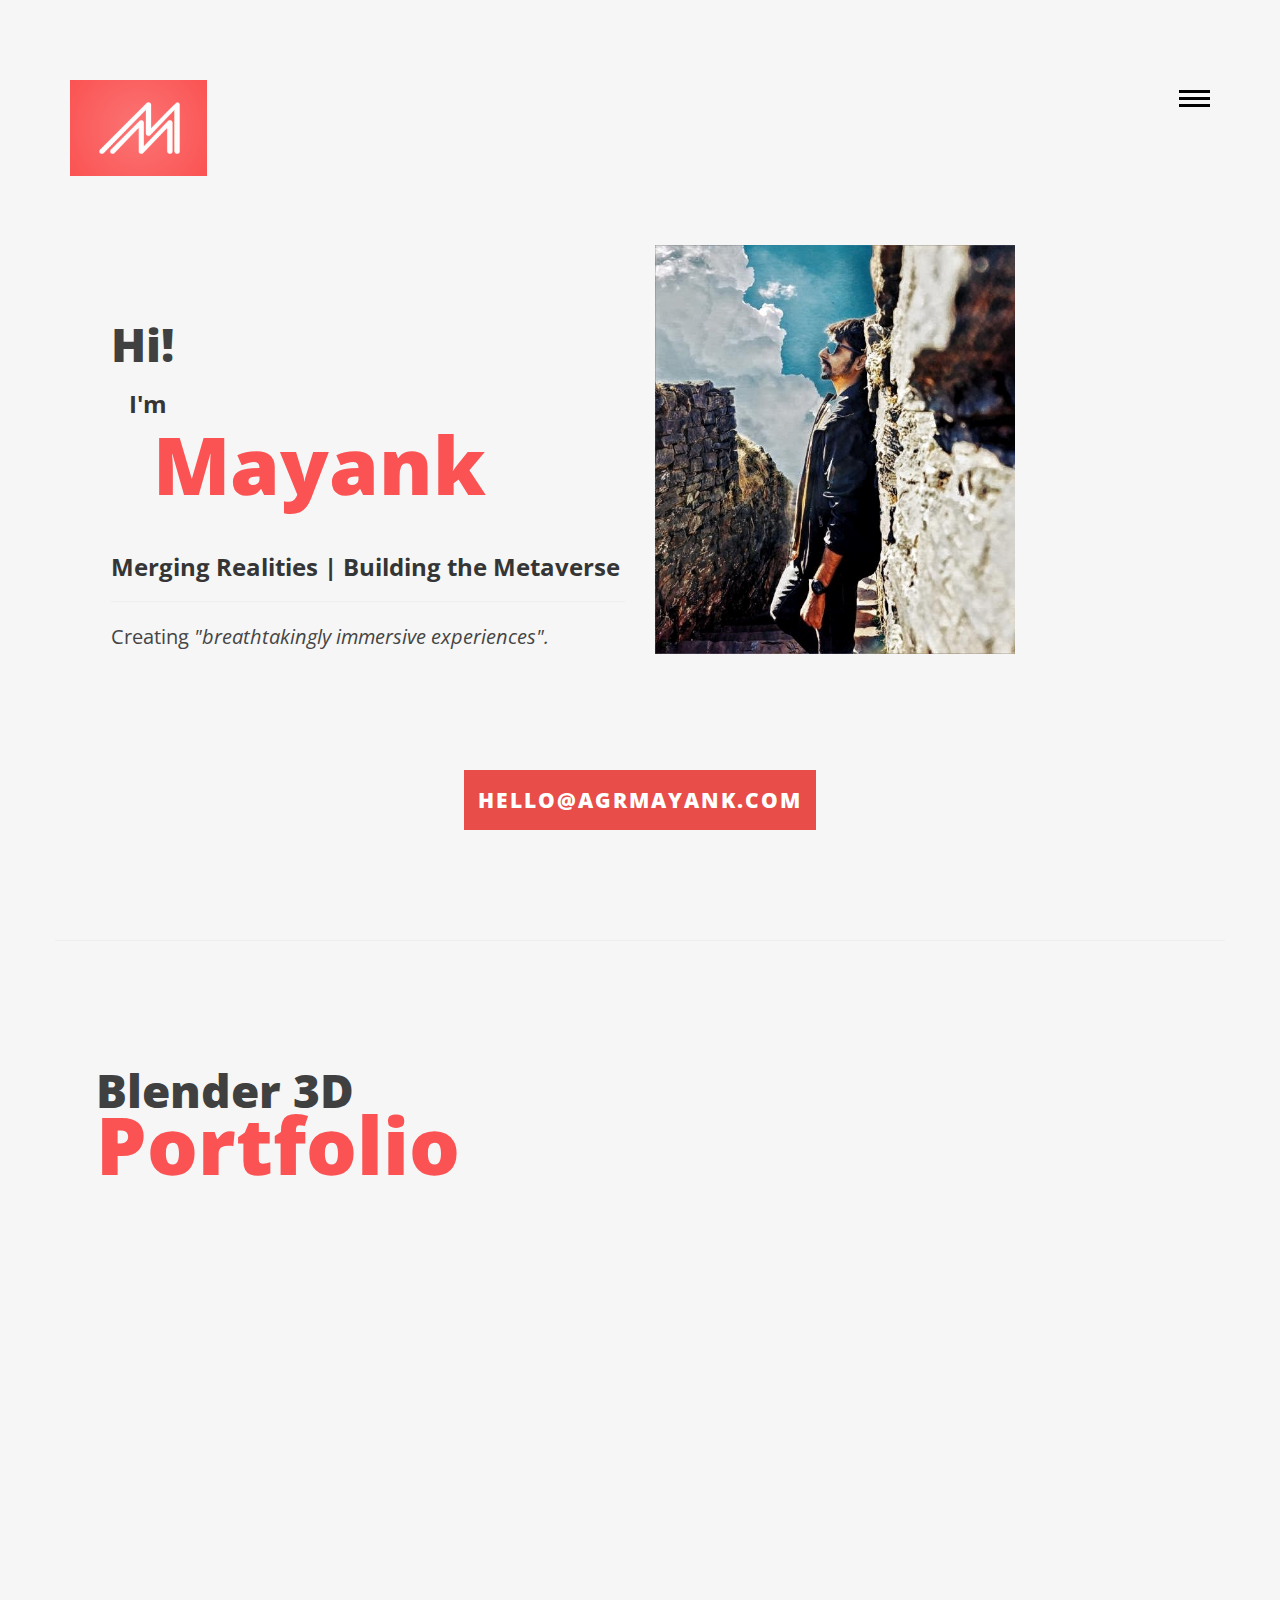
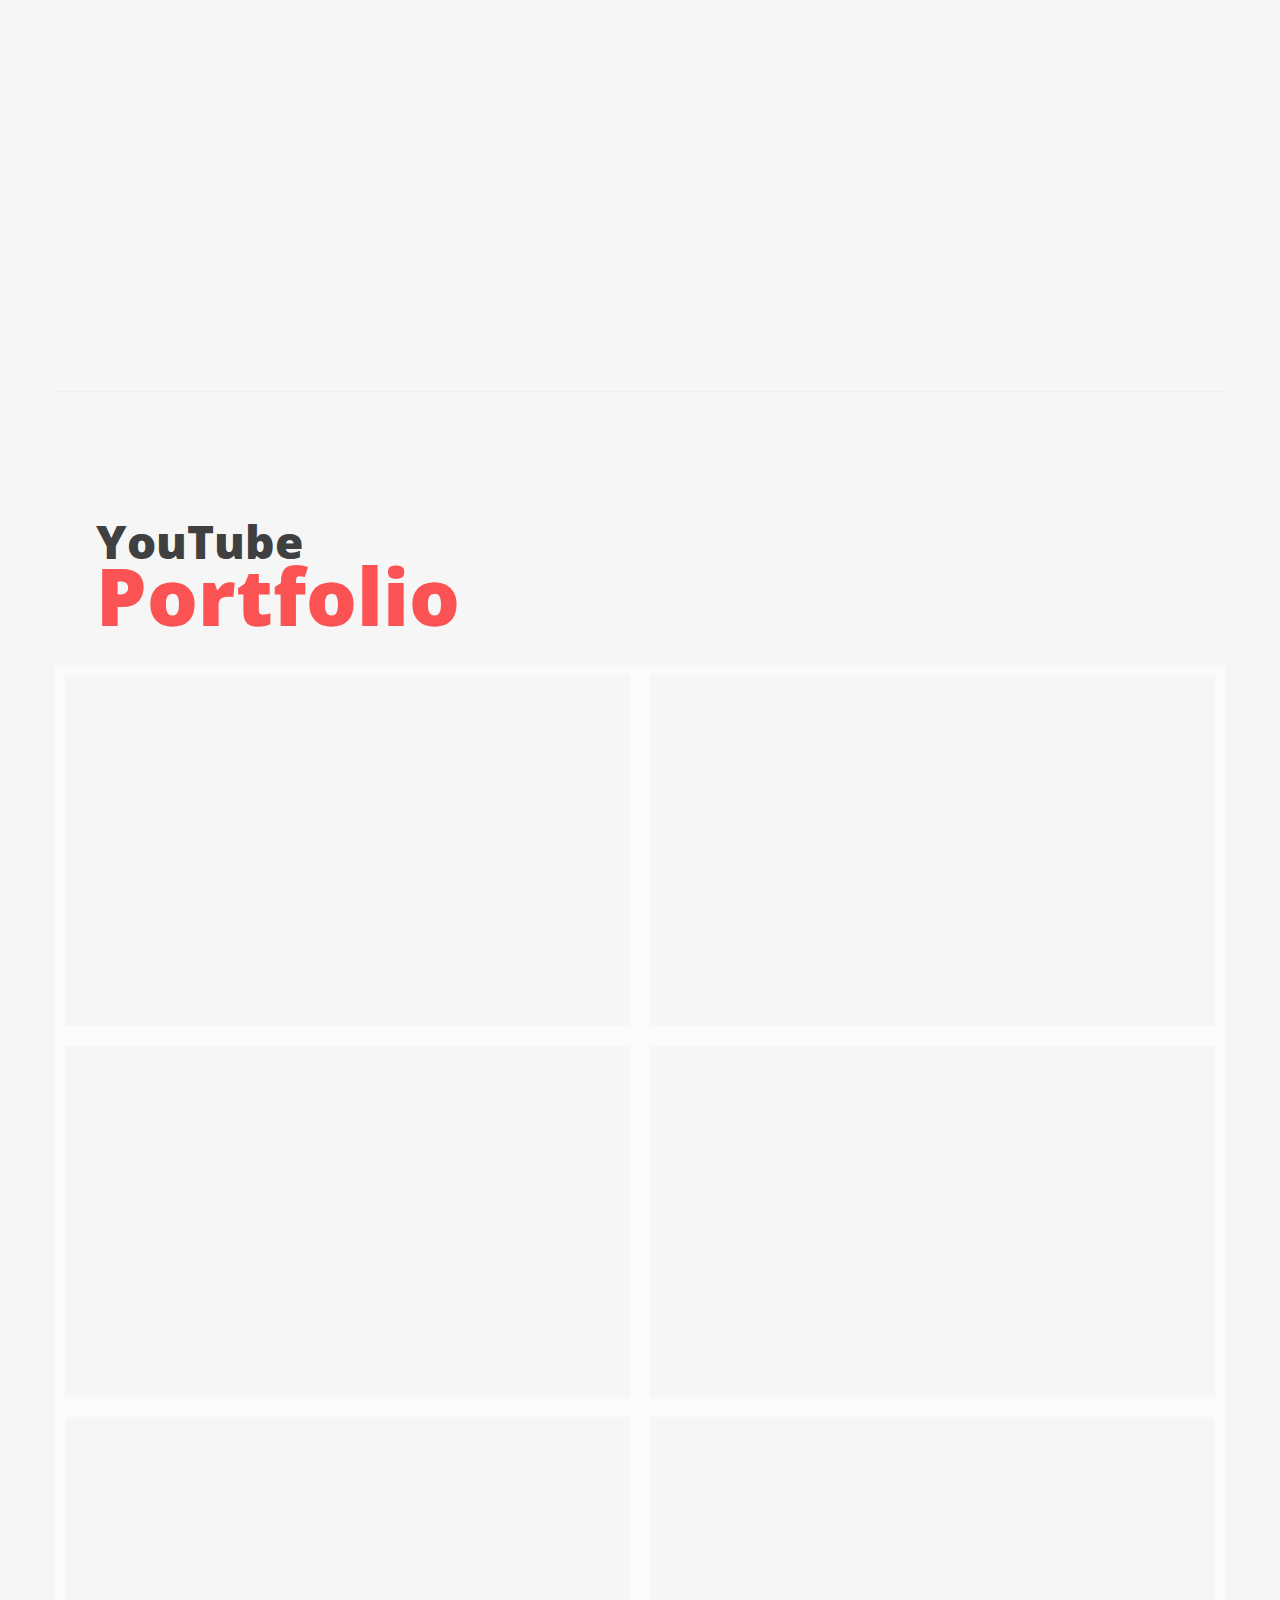
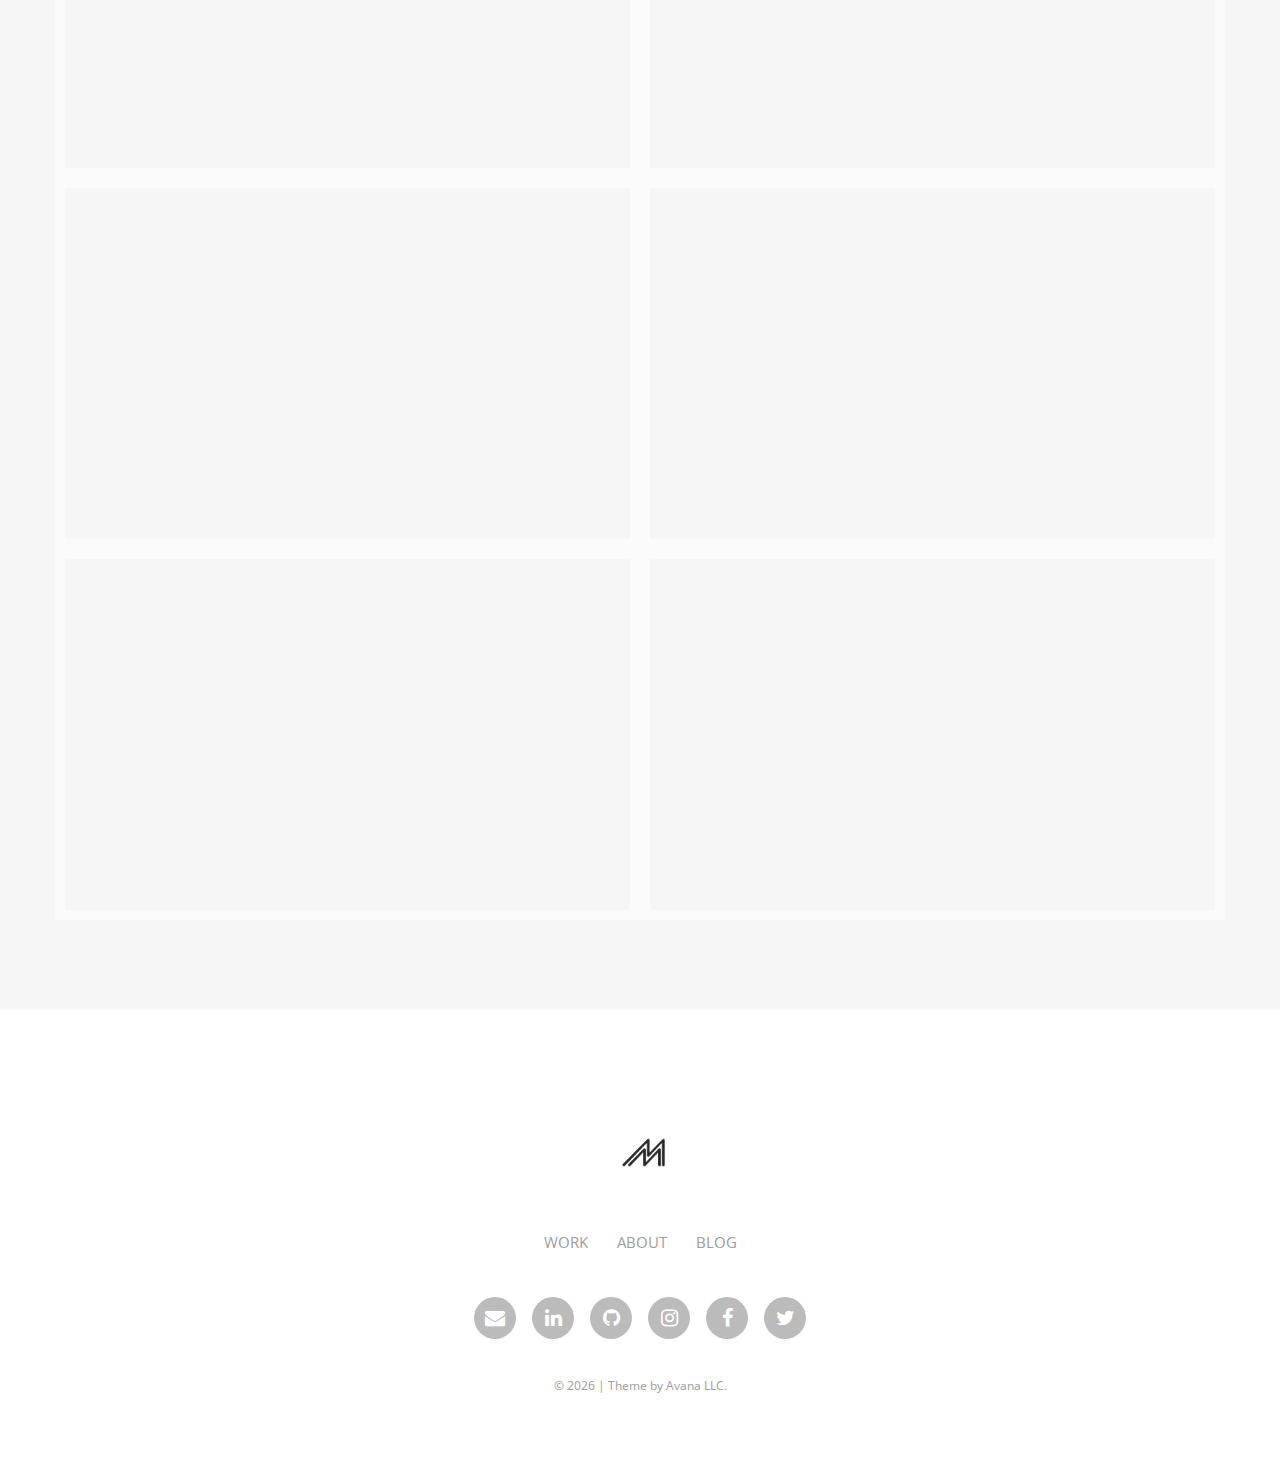
==== commit a084cf6c: "Add Videos Portfolio" ====
--- a/newTheme/index.html
+++ b/newTheme/index.html
@@ -426,12 +426,149 @@
             </li>
           </ul>
         </section>
-
-        <div class="clearfix"></div>
       </div>
     </main>
 
     <!-- main - portfolio images -->
+
+    <!-- main - portfolio videos -->
+
+    <main role="main-home-wrapper" class="container">
+      <div class="row">
+        <hr />
+
+        <article role="pge-title-content">
+          <header>
+            <h2>YouTube <span>Portfolio</span></h2>
+          </header>
+        </article>
+
+        <!-- Videos -->
+
+        <div class="auto-resizable-iframe">
+          <div class="col-xs-12 col-sm-6 col-md-6 col-lg-6 grid">
+            <div>
+              <iframe
+                src=""
+                data-src="https://www.youtube.com/embed/qy70irvjD-U"
+                frameborder="0"
+                allow="accelerometer; autoplay; encrypted-media; gyroscope; picture-in-picture"
+                allowfullscreen
+              >
+              </iframe>
+            </div>
+          </div>
+          <div class="col-xs-12 col-sm-6 col-md-6 col-lg-6 grid">
+            <div>
+              <iframe
+                src=""
+                data-src="https://www.youtube.com/embed/sT2Ba7OpKWE"
+                frameborder="0"
+                allow="accelerometer; autoplay; encrypted-media; gyroscope; picture-in-picture"
+                allowfullscreen
+              >
+              </iframe>
+            </div>
+          </div>
+          <div class="col-xl-6 col-lg-6 col-md-6">
+            <div>
+              <iframe
+                src=""
+                data-src="https://www.youtube.com/embed/A_yuCmy0XpY"
+                frameborder="0"
+                allow="accelerometer; autoplay; encrypted-media; gyroscope; picture-in-picture"
+                allowfullscreen
+              >
+              </iframe>
+            </div>
+          </div>
+          <div class="col-xl-6 col-lg-6 col-md-6">
+            <div>
+              <iframe
+                src=""
+                data-src="https://www.youtube.com/embed/BzrQRFhDvHM"
+                frameborder="0"
+                allow="accelerometer; autoplay; encrypted-media; gyroscope; picture-in-picture"
+                allowfullscreen
+              >
+              </iframe>
+            </div>
+          </div>
+          <div class="col-xl-6 col-lg-6 col-md-6">
+            <div>
+              <iframe
+                src=""
+                data-src="https://www.youtube.com/embed/pZtLij9ytS0"
+                frameborder="0"
+                allow="accelerometer; autoplay; encrypted-media; gyroscope; picture-in-picture"
+                allowfullscreen
+              >
+              </iframe>
+            </div>
+          </div>
+          <div class="col-xl-6 col-lg-6 col-md-6">
+            <div>
+              <iframe
+                src=""
+                data-src="https://www.youtube.com/embed/eWsj6oXdixs"
+                frameborder="0"
+                allow="accelerometer; autoplay; encrypted-media; gyroscope; picture-in-picture"
+                allowfullscreen
+              >
+              </iframe>
+            </div>
+          </div>
+          <div class="col-xl-6 col-lg-6 col-md-6">
+            <div>
+              <iframe
+                src=""
+                data-src="https://www.youtube.com/embed/Q5jT1cb_o1o"
+                frameborder="0"
+                allow="accelerometer; autoplay; encrypted-media; gyroscope; picture-in-picture"
+                allowfullscreen
+              >
+              </iframe>
+            </div>
+          </div>
+          <div class="col-xl-6 col-lg-6 col-md-6">
+            <div>
+              <iframe
+                src=""
+                data-src="https://www.youtube.com/embed/-JnQDA3Q2LI"
+                frameborder="0"
+                allow="accelerometer; autoplay; encrypted-media; gyroscope; picture-in-picture"
+                allowfullscreen
+              >
+              </iframe>
+            </div>
+          </div>
+          <div class="col-xl-6 col-lg-6 col-md-6">
+            <div>
+              <iframe
+                src=""
+                data-src="https://www.youtube.com/embed/lYNYlB1hgU8"
+                frameborder="0"
+                allow="accelerometer; autoplay; encrypted-media; gyroscope; picture-in-picture"
+                allowfullscreen
+              ></iframe>
+            </div>
+          </div>
+          <div class="col-xl-6 col-lg-6 col-md-6">
+            <div>
+              <iframe
+                src=""
+                data-src="https://www.youtube.com/embed/aomUsM1WbCk"
+                frameborder="0"
+                allow="accelerometer; autoplay; encrypted-media; gyroscope; picture-in-picture"
+                allowfullscreen
+              ></iframe>
+            </div>
+          </div>
+        </div>
+      </div>
+    </main>
+
+    <!-- main - portfolio videos -->
 
     <!-- footer -->
 
--- a/newTheme/css/style.css
+++ b/newTheme/css/style.css
@@ -987,4 +987,27 @@
 
 .commentys-form input[type="button"]:hover {
   background-color: #ff5c5c;
+}
+
+/* Custom CSS */
+.auto-resizable-iframe {
+  max-width: 100%;
+  margin: 0px auto;
+}
+
+.auto-resizable-iframe>div {
+  position: relative;
+  padding-bottom: 30%;
+  min-height: 320px;
+  height: auto;
+  border: 10px solid #ffffff80;
+  overflow: hidden;
+}
+
+.auto-resizable-iframe iframe {
+  position: absolute;
+  top: 0px;
+  left: 0px;
+  width: 100%;
+  height: 100%;
 }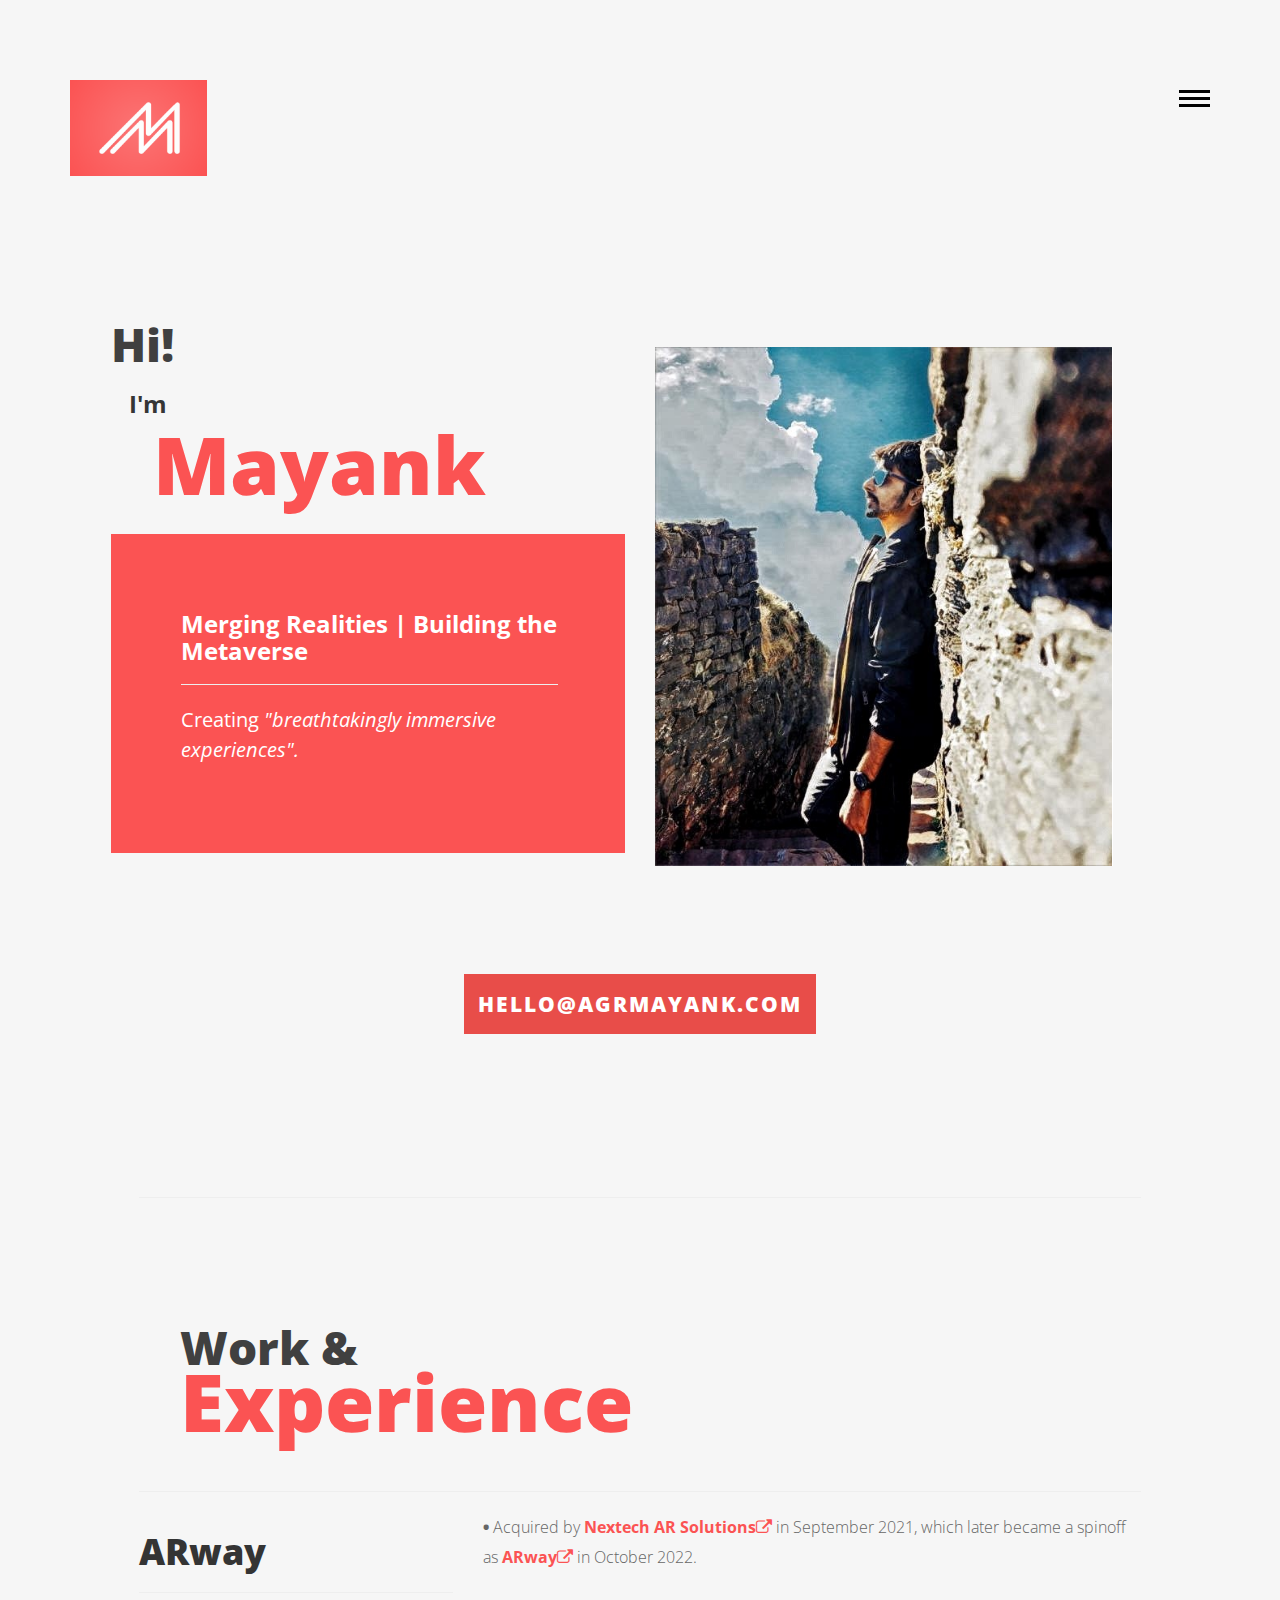
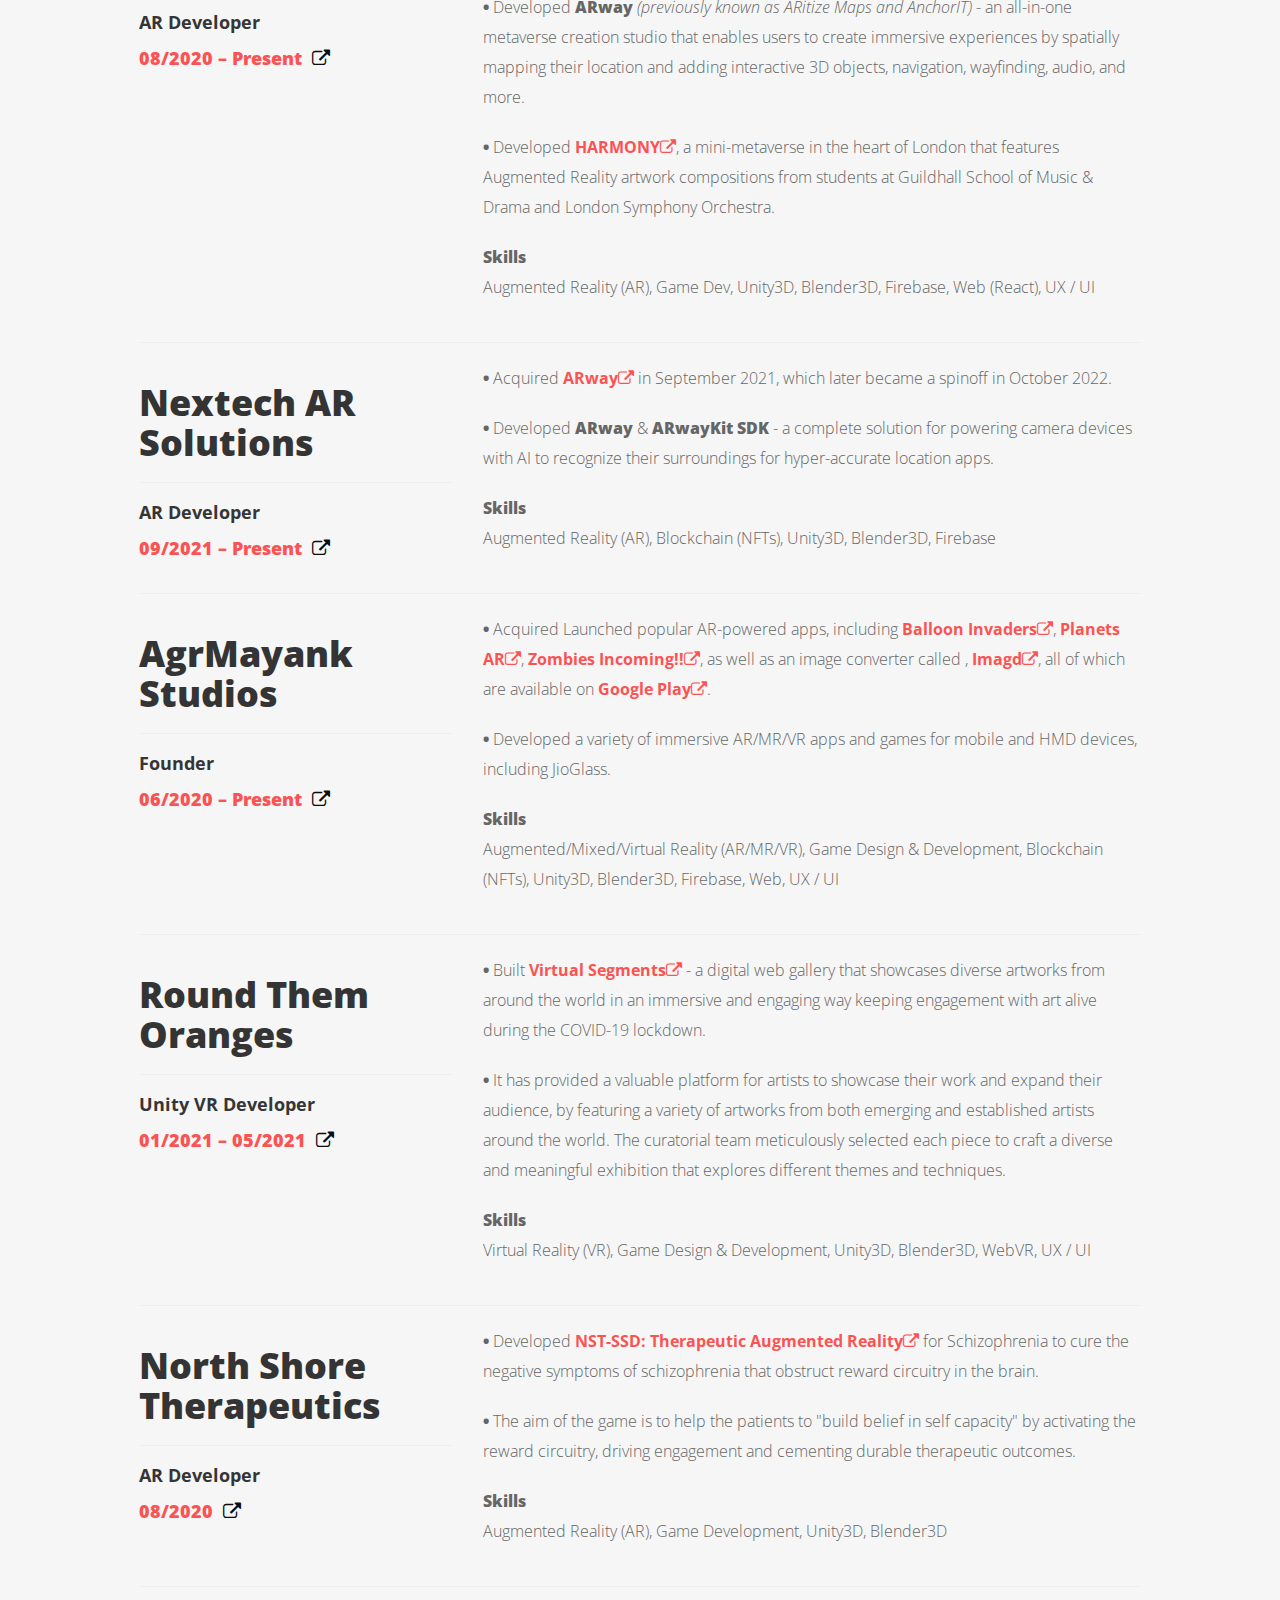
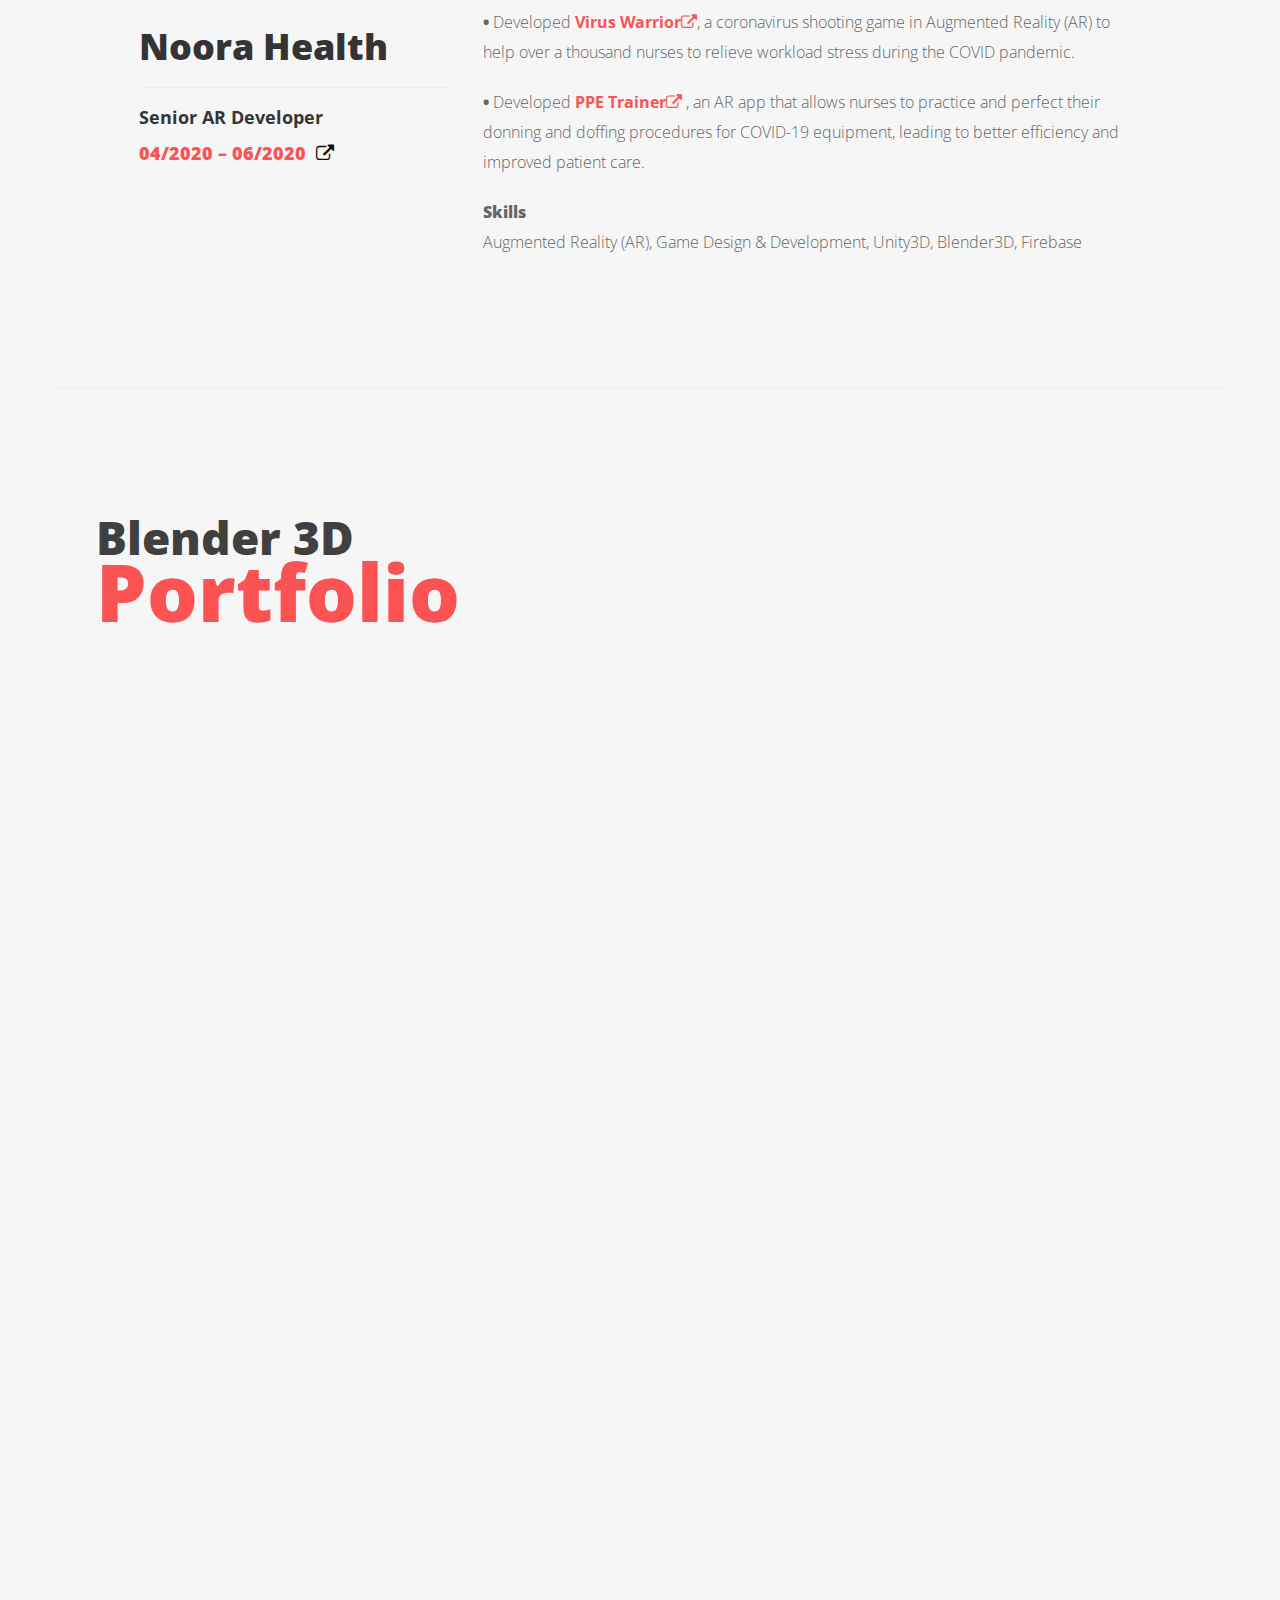
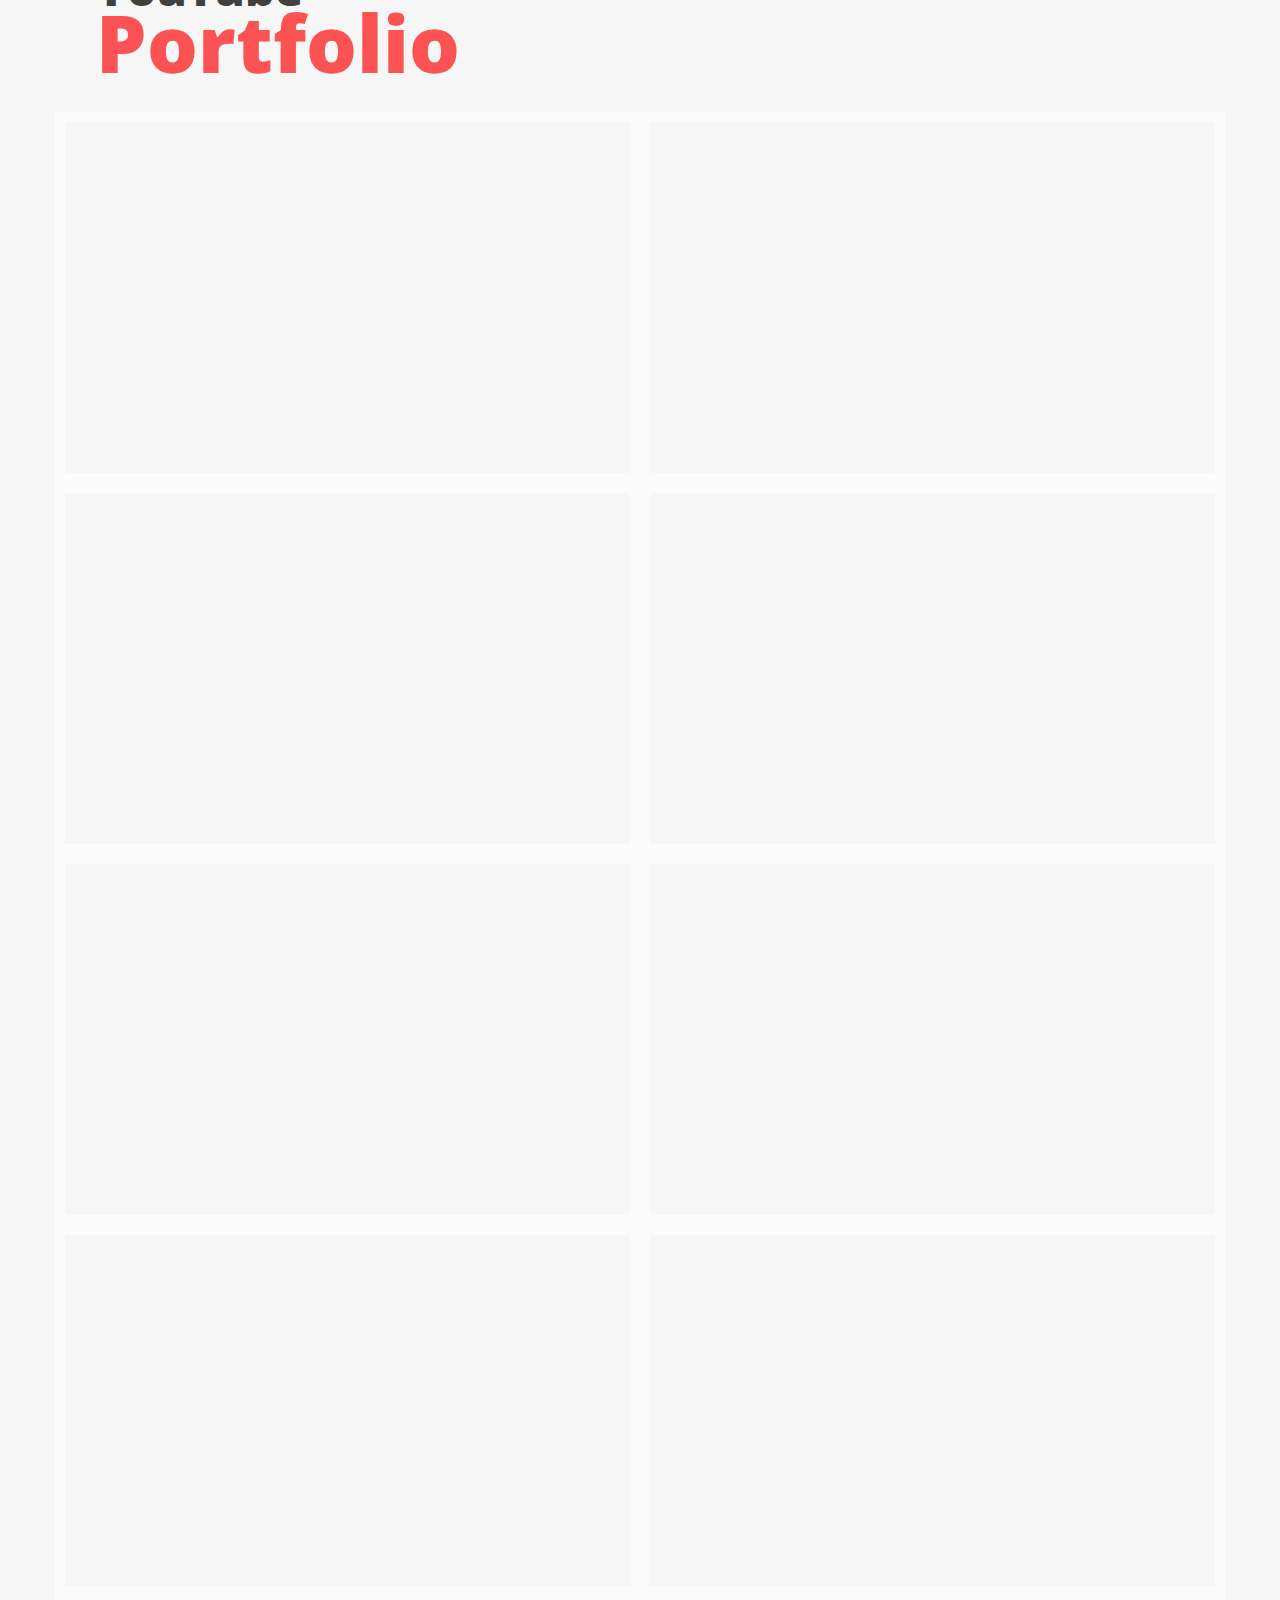
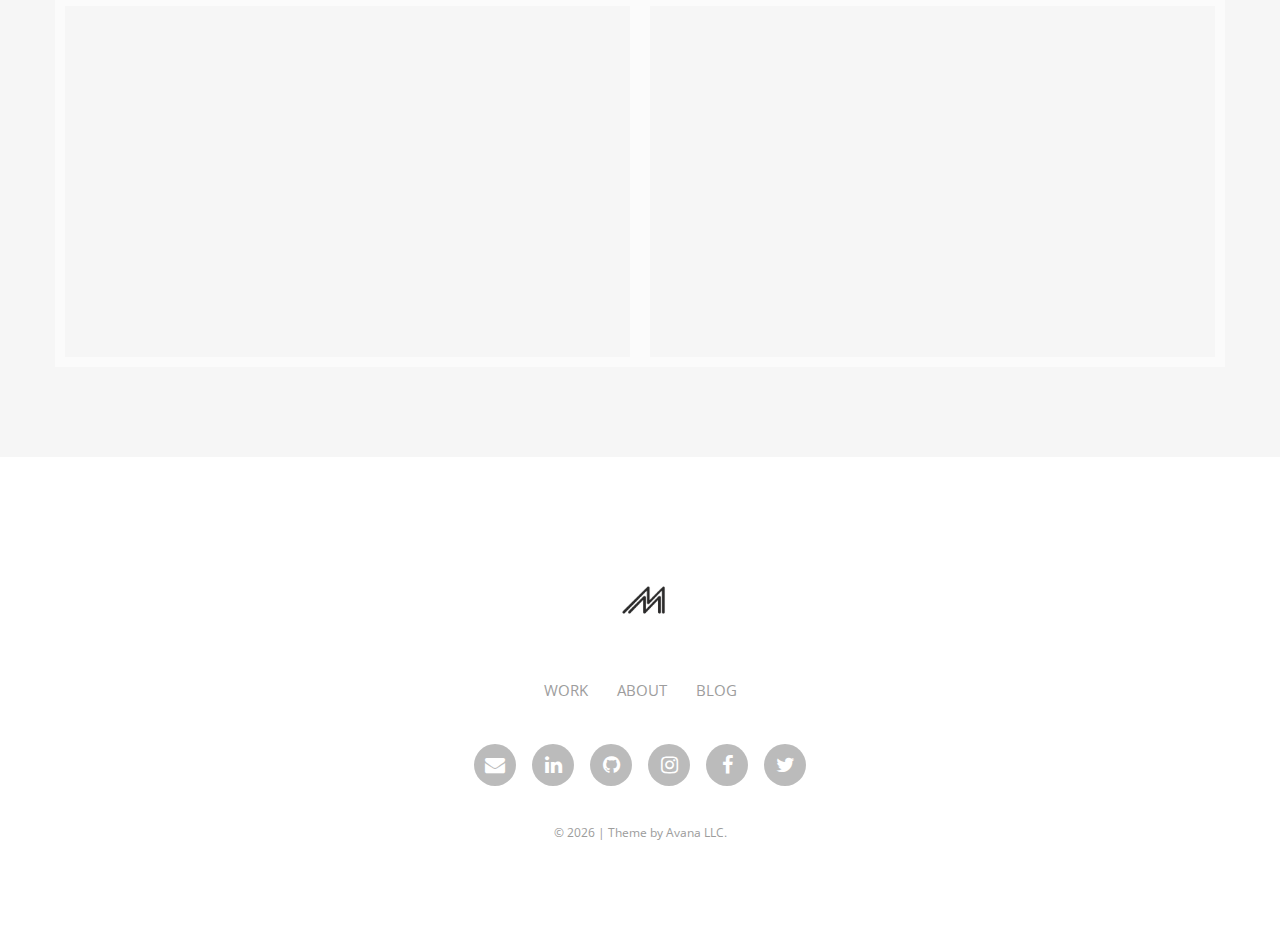
==== commit 4e6a0d8a: "Add Experience" ====
--- a/newTheme/index.html
+++ b/newTheme/index.html
@@ -111,22 +111,24 @@
               <h3>&nbsp;&nbsp; I'm</h3>
               <h2><span>&nbsp;&nbsp;Mayank</span></h2>
             </header>
-            <h3>Merging Realities | Building the Metaverse</h3>
-            <hr />
-            <p>
-              Creating
-              <i>"breathtakingly immersive experiences".</i>
-            </p>
+            <article class="about-content">
+              <h3 style="color: white">
+                Merging Realities | Building the Metaverse
+              </h3>
+              <hr />
+              <p style="color: white">
+                Creating
+                <i>"breathtakingly immersive experiences".</i>
+              </p>
+            </article>
           </article>
         </section>
 
         <div class="thumbnails-pan">
-          <section class="col-xs-10 col-sm-6 col-md-4 col-lg-4">
-            <!-- <article role="pge-title-content">
-                        <header>
-                            For Equal padding
-                        </header>
-                    </article> -->
+          <section class="col-xs-10 col-sm-6 col-md-4 col-lg-5">
+            <article role="pge-title-content">
+              <header></header>
+            </article>
             <figure>
               <img
                 src="images/about-images/me-01 - Copy.jpeg"
@@ -162,6 +164,391 @@
     </main>
 
     <!-- main - about -->
+
+    <!-- main - experience -->
+
+    <main role="main-inner-wrapper" class="container">
+      <!-- work details -->
+
+      <div class="work-details">
+        <hr />
+
+        <article role="pge-title-content">
+          <header>
+            <h2>Work & <span>Experience</span></h2>
+          </header>
+        </article>
+
+        <div class="clearfix"></div>
+        <hr />
+
+        <div class="row">
+          <div class="col-xs-12 col-sm-12 col-md-4">
+            <header role="work-title">
+              <h2>ARway</h2>
+              <hr />
+              <h4>AR Developer</h4>
+              <a href="https://www.arway.ai/"
+                >08/2020 – Present<i
+                  class="fa fa-external-link"
+                  aria-hidden="true"
+                ></i
+              ></a>
+            </header>
+          </div>
+
+          <div class="col-xs-12 col-sm-12 col-md-8">
+            <section>
+              <p>
+                <strong> • </strong>
+                Acquired by
+                <a
+                  href="https://www.nextechar.com/"
+                  style="color: #fb5353; font-weight: bold"
+                  target="_blank"
+                  >Nextech AR Solutions<i
+                    class="fa fa-external-link"
+                    aria-hidden="true"
+                  ></i
+                ></a>
+                in September 2021, which later became a spinoff as
+                <a
+                  href="https://www.arway.ai/"
+                  style="color: #fb5353; font-weight: bold"
+                  target="_blank"
+                  >ARway<i class="fa fa-external-link" aria-hidden="true"></i
+                ></a>
+                in October 2022.
+              </p>
+              <p>
+                <strong> • </strong>
+                Developed <strong>ARway</strong>
+                <i>(previously known as ARitize Maps and AnchorIT)</i> - an
+                all-in-one metaverse creation studio that enables users to
+                create immersive experiences by spatially mapping their location
+                and adding interactive 3D objects, navigation, wayfinding,
+                audio, and more.
+              </p>
+              <p>
+                <strong> • </strong>
+                Developed
+                <a
+                  href="https://play.londonwallplace.com/"
+                  style="color: #fb5353; font-weight: bold"
+                  target="_blank"
+                  >HARMONY<i
+                    class="fa fa-external-link"
+                    aria-hidden="true"
+                  ></i></a
+                >, a mini-metaverse in the heart of London that features
+                Augmented Reality artwork compositions from students at
+                Guildhall School of Music & Drama and London Symphony Orchestra.
+              </p>
+              <p>
+                <strong>Skills</strong><br />
+                Augmented Reality (AR), Game Dev, Unity3D, Blender3D, Firebase,
+                Web (React), UX / UI
+              </p>
+            </section>
+          </div>
+        </div>
+
+        <div class="clearfix"></div>
+        <hr />
+
+        <div class="row">
+          <div class="col-xs-12 col-sm-12 col-md-4">
+            <header role="work-title">
+              <h2>Nextech AR Solutions</h2>
+              <hr />
+              <h4>AR Developer</h4>
+              <a href="https://www.nextechar.com/"
+                >09/2021 – Present<i
+                  class="fa fa-external-link"
+                  aria-hidden="true"
+                ></i
+              ></a>
+            </header>
+          </div>
+
+          <div class="col-xs-12 col-sm-12 col-md-8">
+            <section>
+              <p>
+                <strong> • </strong>
+                Acquired
+                <a
+                  href="https://www.arway.ai/"
+                  style="color: #fb5353; font-weight: bold"
+                  target="_blank"
+                  >ARway<i class="fa fa-external-link" aria-hidden="true"></i
+                ></a>
+                in September 2021, which later became a spinoff in October 2022.
+              </p>
+              <p>
+                <strong> • </strong>
+                Developed <strong>ARway</strong> &
+                <strong>ARwayKit SDK</strong> - a complete solution for powering
+                camera devices with AI to recognize their surroundings for
+                hyper-accurate location apps.
+              </p>
+              <p>
+                <strong>Skills</strong><br />
+                Augmented Reality (AR), Blockchain (NFTs), Unity3D, Blender3D,
+                Firebase
+              </p>
+            </section>
+          </div>
+        </div>
+
+        <div class="clearfix"></div>
+        <hr />
+
+        <div class="row">
+          <div class="col-xs-12 col-sm-12 col-md-4">
+            <header role="work-title">
+              <h2>AgrMayank Studios</h2>
+              <hr />
+              <h4>Founder</h4>
+              <a href="https://studios.agrmayank.com/"
+                >06/2020 – Present<i
+                  class="fa fa-external-link"
+                  aria-hidden="true"
+                ></i
+              ></a>
+            </header>
+          </div>
+
+          <div class="col-xs-12 col-sm-12 col-md-8">
+            <section>
+              <p>
+                <strong> • </strong>
+                Acquired Launched popular AR-powered apps, including
+                <a
+                  href="https://ballooninvaders.agrmayank.com/"
+                  style="color: #fb5353; font-weight: bold"
+                  target="_blank"
+                  >Balloon Invaders<i
+                    class="fa fa-external-link"
+                    aria-hidden="true"
+                  ></i></a
+                >,
+                <a
+                  href="https://planetsar.agrmayank.com/"
+                  style="color: #fb5353; font-weight: bold"
+                  target="_blank"
+                  >Planets AR<i
+                    class="fa fa-external-link"
+                    aria-hidden="true"
+                  ></i></a
+                >,
+                <a
+                  href="https://www.amazon.com/dp/B08T8HW8MV"
+                  style="color: #fb5353; font-weight: bold"
+                  target="_blank"
+                  >Zombies Incoming!!<i
+                    class="fa fa-external-link"
+                    aria-hidden="true"
+                  ></i></a
+                >, as well as an image converter called ,
+                <a
+                  href="https://imagd.agrmayank.com/"
+                  style="color: #fb5353; font-weight: bold"
+                  target="_blank"
+                  >Imagd<i
+                    class="fa fa-external-link"
+                    aria-hidden="true"
+                  ></i></a
+                >, all of which are available on
+                <a
+                  href="https://play.google.com/store/apps/dev?id=8444157410268700876"
+                  style="color: #fb5353; font-weight: bold"
+                  target="_blank"
+                  >Google Play<i
+                    class="fa fa-external-link"
+                    aria-hidden="true"
+                  ></i></a
+                >.
+              </p>
+              <p>
+                <strong> • </strong>
+                Developed a variety of immersive AR/MR/VR apps and games for
+                mobile and HMD devices, including JioGlass.
+              </p>
+              <p>
+                <strong>Skills</strong><br />
+                Augmented/Mixed/Virtual Reality (AR/MR/VR), Game Design &
+                Development, Blockchain (NFTs), Unity3D, Blender3D, Firebase,
+                Web, UX / UI
+              </p>
+            </section>
+          </div>
+        </div>
+
+        <div class="clearfix"></div>
+        <hr />
+
+        <div class="row">
+          <div class="col-xs-12 col-sm-12 col-md-4">
+            <header role="work-title">
+              <h2>Round Them Oranges</h2>
+              <hr />
+              <h4>Unity VR Developer</h4>
+              <a href="https://roundthemoranges.github.io/"
+                >01/2021 – 05/2021<i
+                  class="fa fa-external-link"
+                  aria-hidden="true"
+                ></i
+              ></a>
+            </header>
+          </div>
+
+          <div class="col-xs-12 col-sm-12 col-md-8">
+            <section>
+              <p>
+                <strong> • </strong>
+                Built
+                <a
+                  href="https://roundthemoranges.github.io/"
+                  style="color: #fb5353; font-weight: bold"
+                  target="_blank"
+                  >Virtual Segments<i
+                    class="fa fa-external-link"
+                    aria-hidden="true"
+                  ></i
+                ></a>
+                - a digital web gallery that showcases diverse artworks from
+                around the world in an immersive and engaging way keeping
+                engagement with art alive during the COVID-19 lockdown.
+              </p>
+              <p>
+                <strong> • </strong>
+                It has provided a valuable platform for artists to showcase
+                their work and expand their audience, by featuring a variety of
+                artworks from both emerging and established artists around the
+                world. The curatorial team meticulously selected each piece to
+                craft a diverse and meaningful exhibition that explores
+                different themes and techniques.
+              </p>
+              <p>
+                <strong>Skills</strong><br />
+                Virtual Reality (VR), Game Design & Development, Unity3D,
+                Blender3D, WebVR, UX / UI
+              </p>
+            </section>
+          </div>
+        </div>
+
+        <div class="clearfix"></div>
+        <hr />
+
+        <div class="row">
+          <div class="col-xs-12 col-sm-12 col-md-4">
+            <header role="work-title">
+              <h2>North Shore Therapeutics</h2>
+              <hr />
+              <h4>AR Developer</h4>
+              <a href="https://northshore.health/#nstSsd"
+                >08/2020<i class="fa fa-external-link" aria-hidden="true"></i
+              ></a>
+            </header>
+          </div>
+
+          <div class="col-xs-12 col-sm-12 col-md-8">
+            <section>
+              <p>
+                <strong> • </strong>
+                Developed
+                <a
+                  href="https://northshore.health/#nstSsd"
+                  style="color: #fb5353; font-weight: bold"
+                  target="_blank"
+                  >NST-SSD: Therapeutic Augmented Reality<i
+                    class="fa fa-external-link"
+                    aria-hidden="true"
+                  ></i
+                ></a>
+                for Schizophrenia to cure the negative symptoms of schizophrenia
+                that obstruct reward circuitry in the brain.
+              </p>
+              <p>
+                <strong> • </strong>
+                The aim of the game is to help the patients to "build belief in
+                self capacity" by activating the reward circuitry, driving
+                engagement and cementing durable therapeutic outcomes.
+              </p>
+              <p>
+                <strong>Skills</strong><br />
+                Augmented Reality (AR), Game Development, Unity3D, Blender3D
+              </p>
+            </section>
+          </div>
+        </div>
+
+        <div class="clearfix"></div>
+        <hr />
+
+        <div class="row">
+          <div class="col-xs-12 col-sm-12 col-md-4">
+            <header role="work-title">
+              <h2>Noora Health</h2>
+              <hr />
+              <h4>Senior AR Developer</h4>
+              <a href="https://noorahealth.org/"
+                >04/2020 – 06/2020<i
+                  class="fa fa-external-link"
+                  aria-hidden="true"
+                ></i
+              ></a>
+            </header>
+          </div>
+
+          <div class="col-xs-12 col-sm-12 col-md-8">
+            <section>
+              <p>
+                <strong> • </strong>
+                Developed
+                <a
+                  href="https://drive.google.com/file/d/1XYfUCfd_9Q2mgFwB0qP4syoPG0EB2bzX/view?usp=sharing"
+                  style="color: #fb5353; font-weight: bold"
+                  target="_blank"
+                  >Virus Warrior<i
+                    class="fa fa-external-link"
+                    aria-hidden="true"
+                  ></i></a
+                >, a coronavirus shooting game in Augmented Reality (AR) to help
+                over a thousand nurses to relieve workload stress during the
+                COVID pandemic.
+              </p>
+              <p>
+                <strong> • </strong>
+                Developed
+                <a
+                  href="https://drive.google.com/file/d/16HV6YVbgg6obAJ897dXh5z81vCRDK49R/view?usp=sharing"
+                  style="color: #fb5353; font-weight: bold"
+                  target="_blank"
+                  >PPE Trainer<i
+                    class="fa fa-external-link"
+                    aria-hidden="true"
+                  ></i
+                ></a>
+                , an AR app that allows nurses to practice and perfect their
+                donning and doffing procedures for COVID-19 equipment, leading
+                to better efficiency and improved patient care.
+              </p>
+              <p>
+                <strong>Skills</strong><br />
+                Augmented Reality (AR), Game Design & Development, Unity3D,
+                Blender3D, Firebase
+              </p>
+            </section>
+          </div>
+        </div>
+      </div>
+
+      <!-- work details -->
+    </main>
+
+    <!-- main - experience -->
 
     <!-- main - portfolio images -->
 
--- a/newTheme/css/style.css
+++ b/newTheme/css/style.css
@@ -252,6 +252,7 @@
 
 @font-face {
   font-family: "Open Sans", sans-serif;
+  src: local("../fonts/OpenSans.ttf");
 }
 
 /*===== Header ===*/
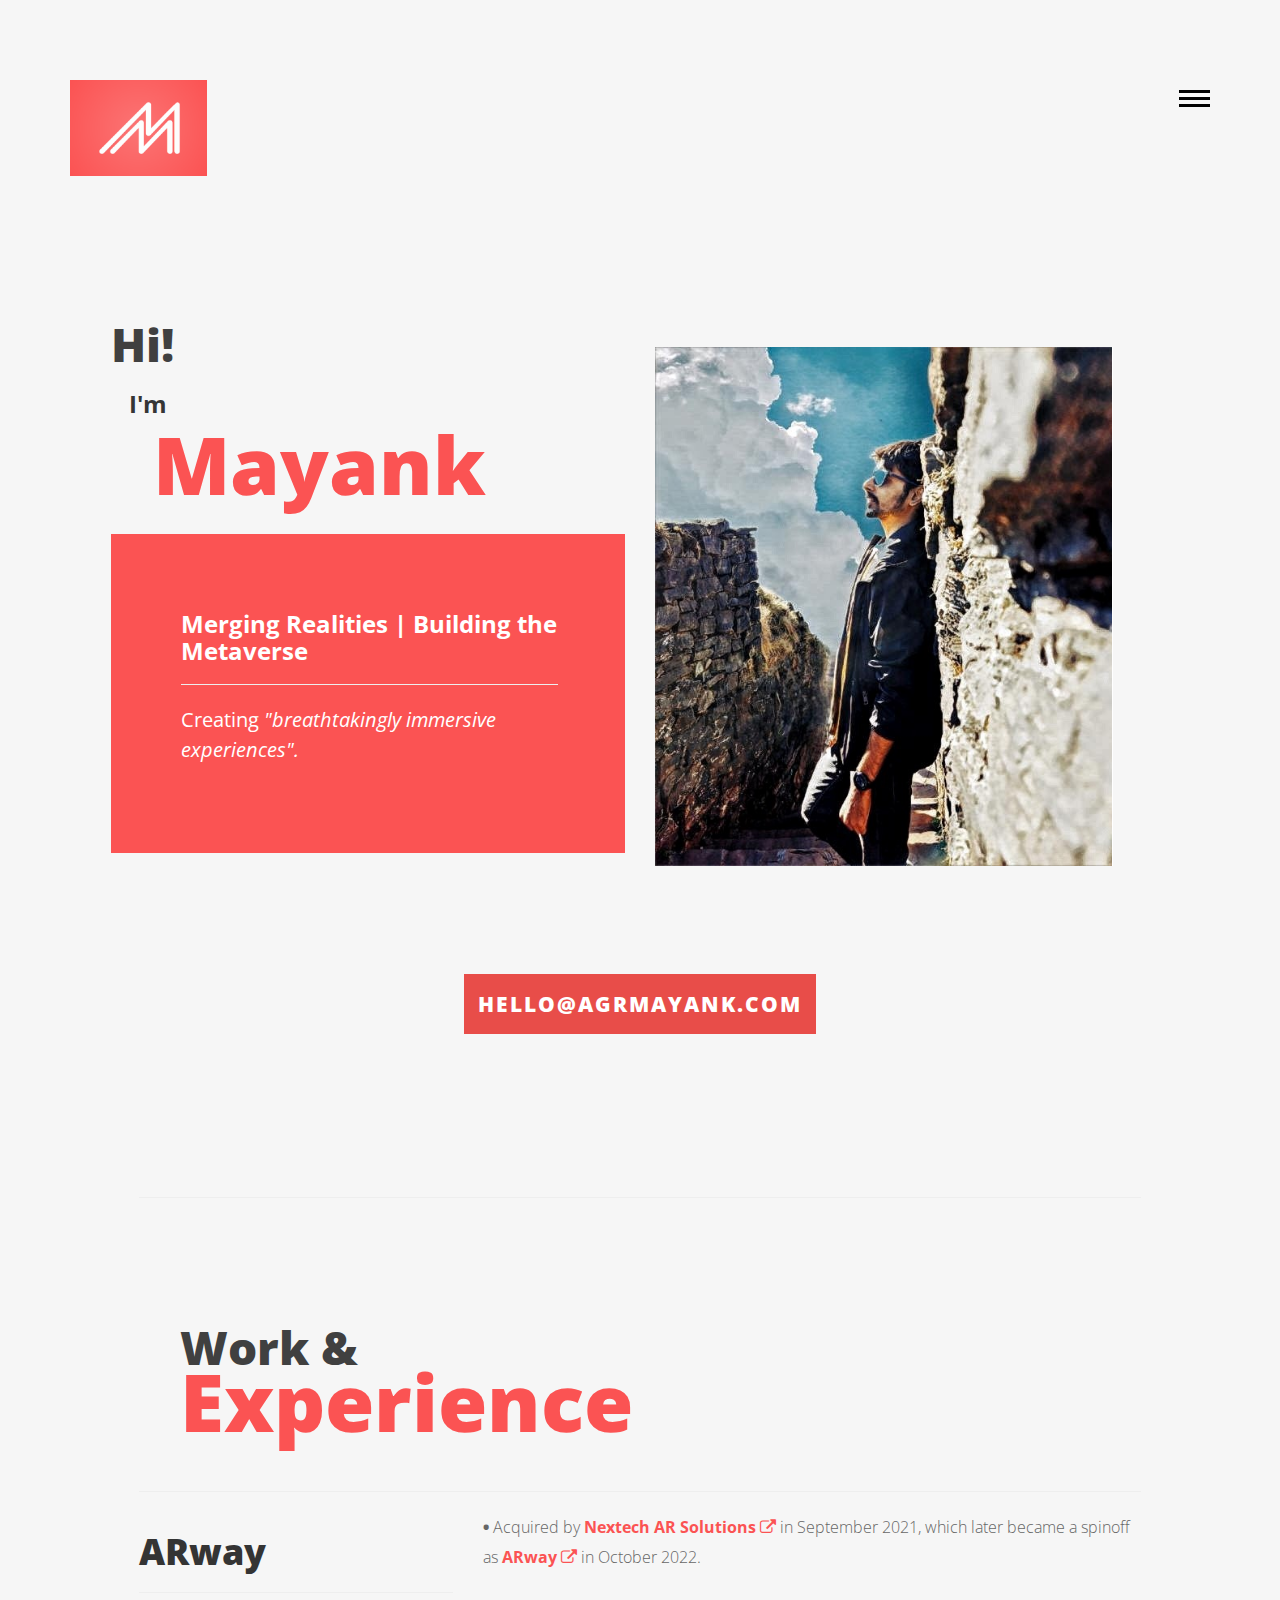
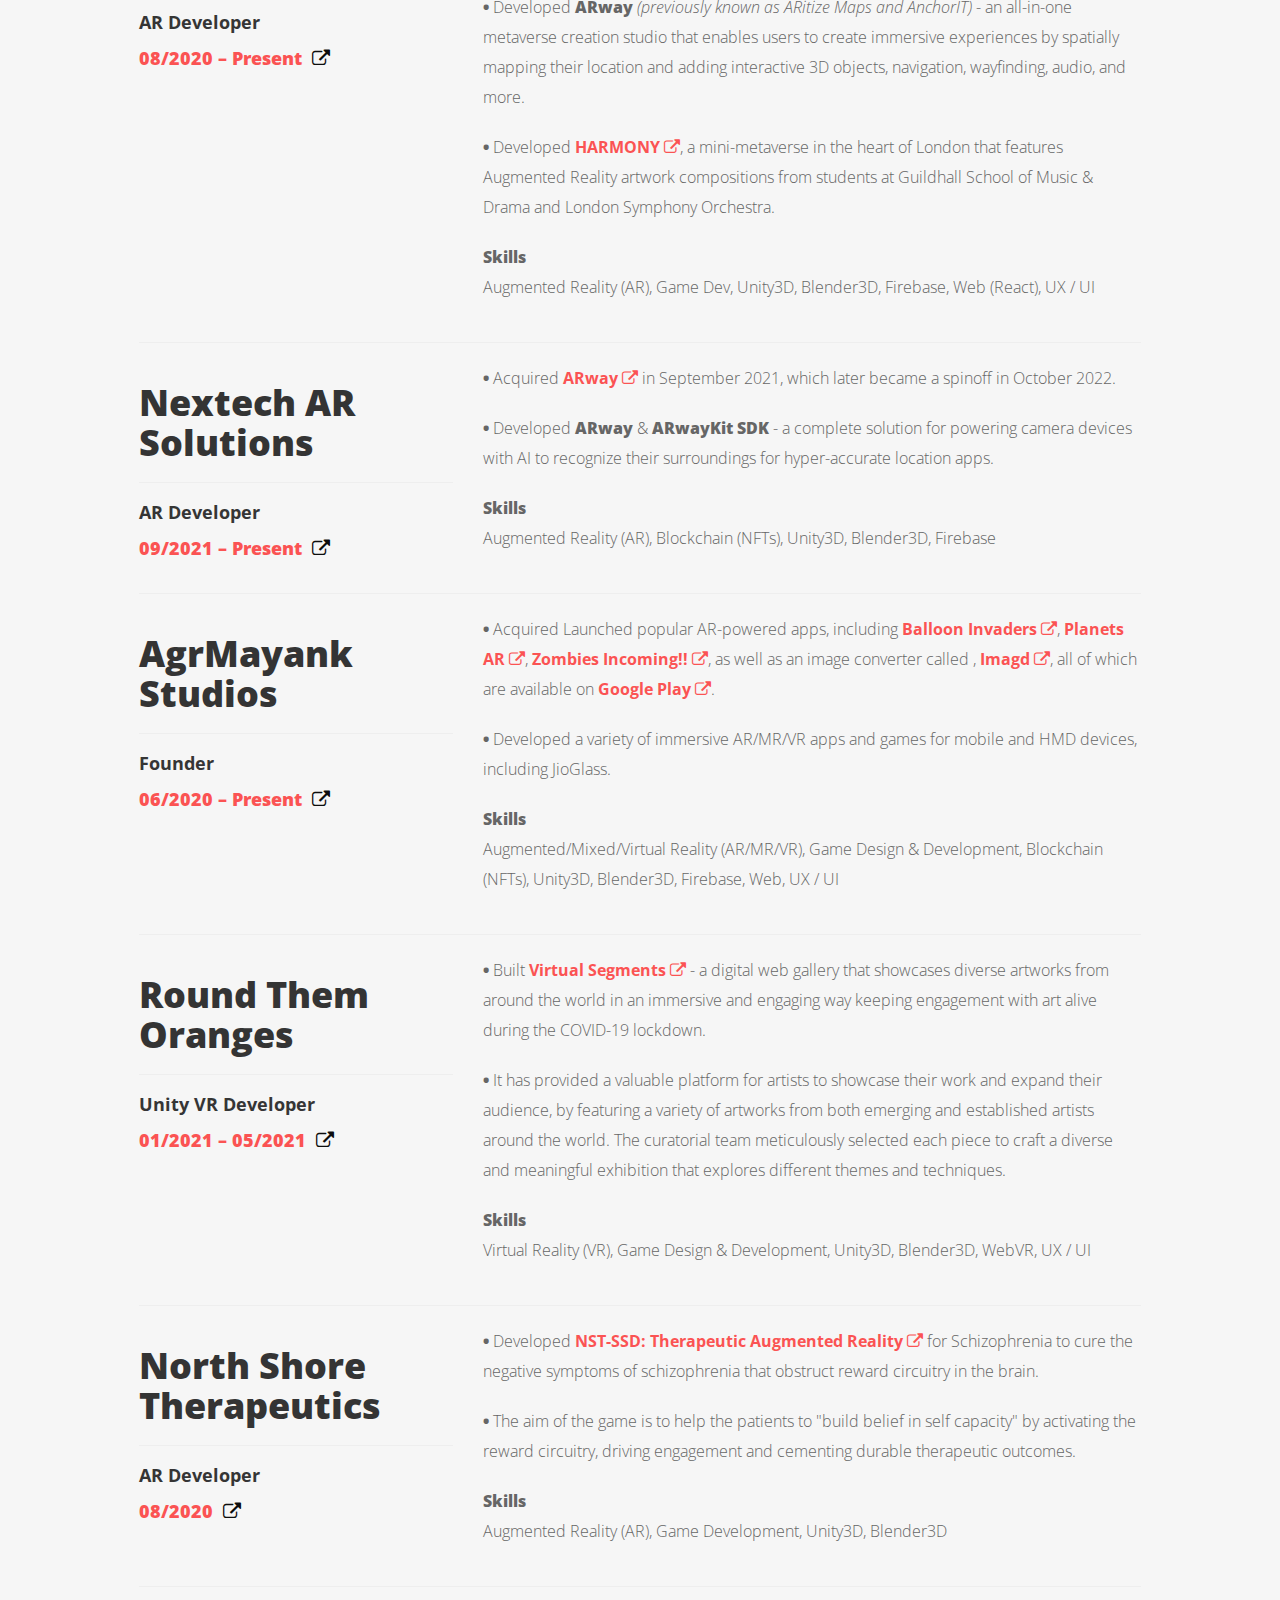
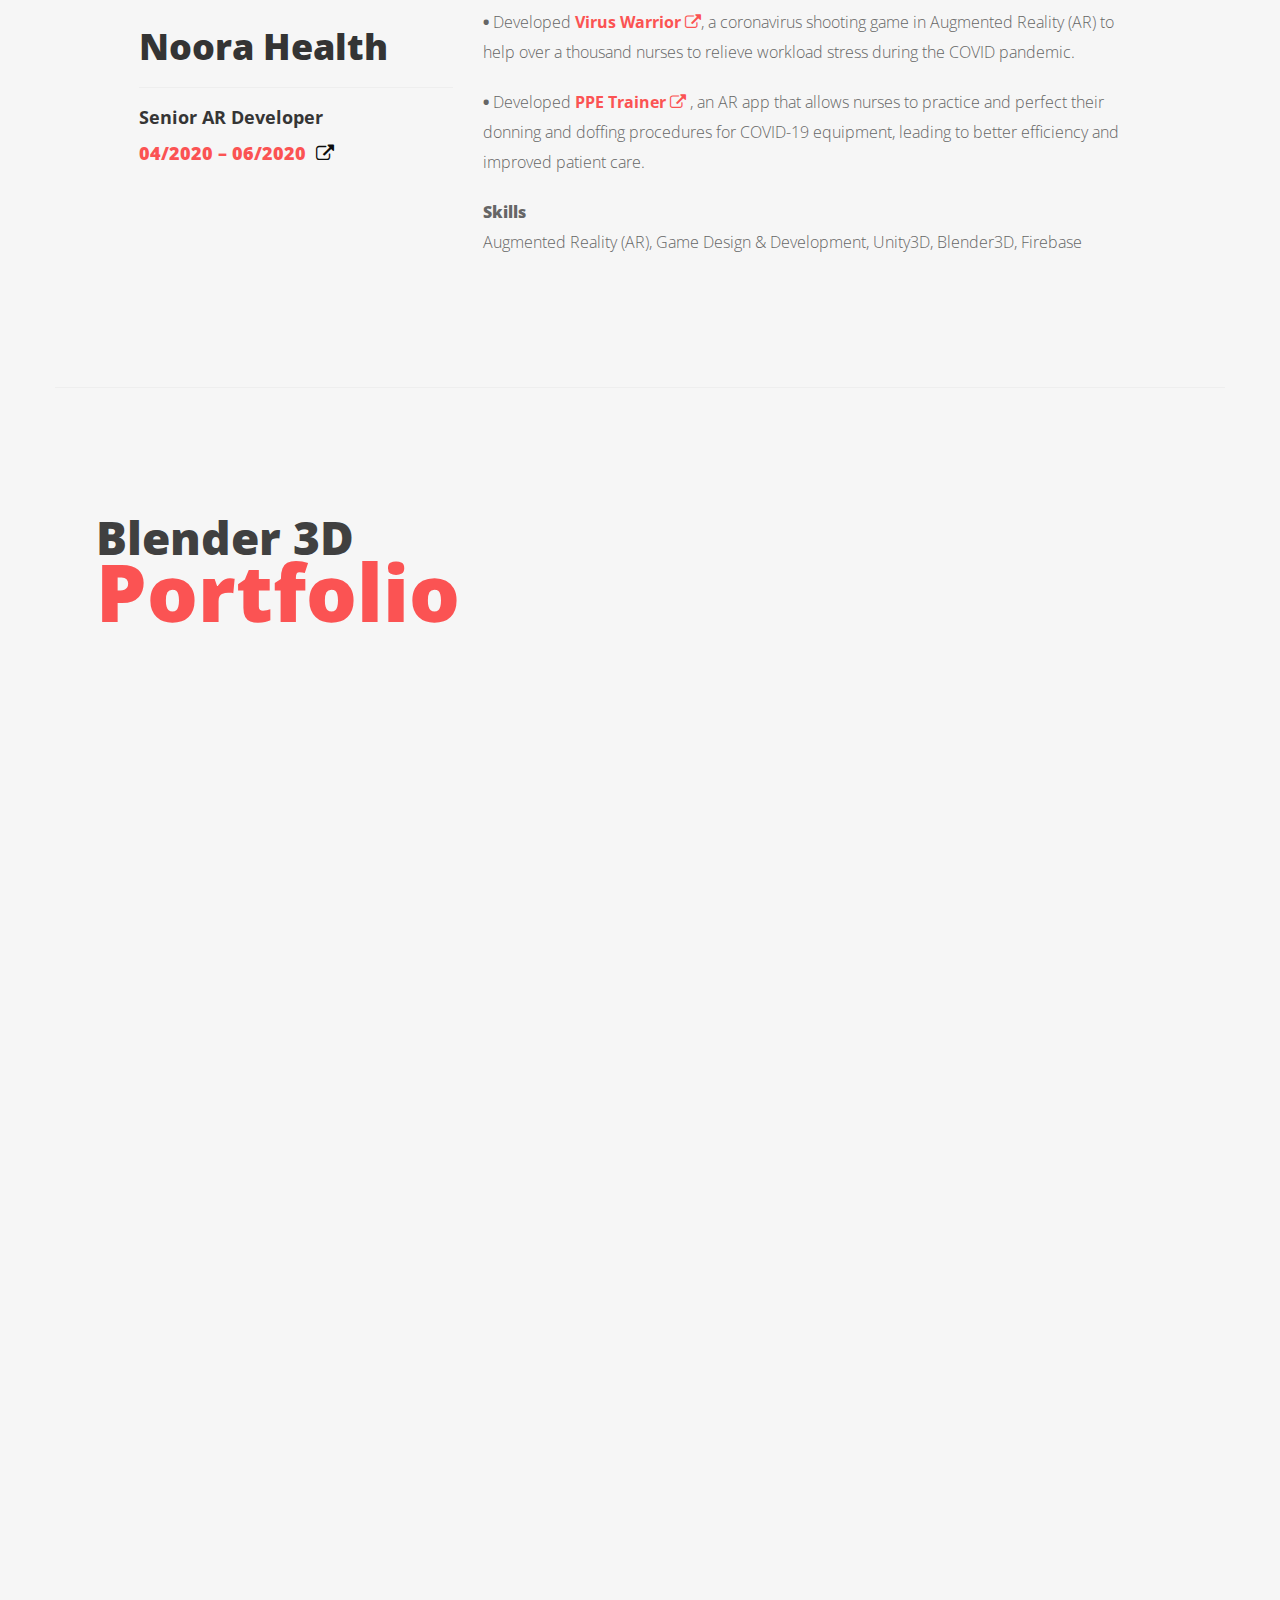
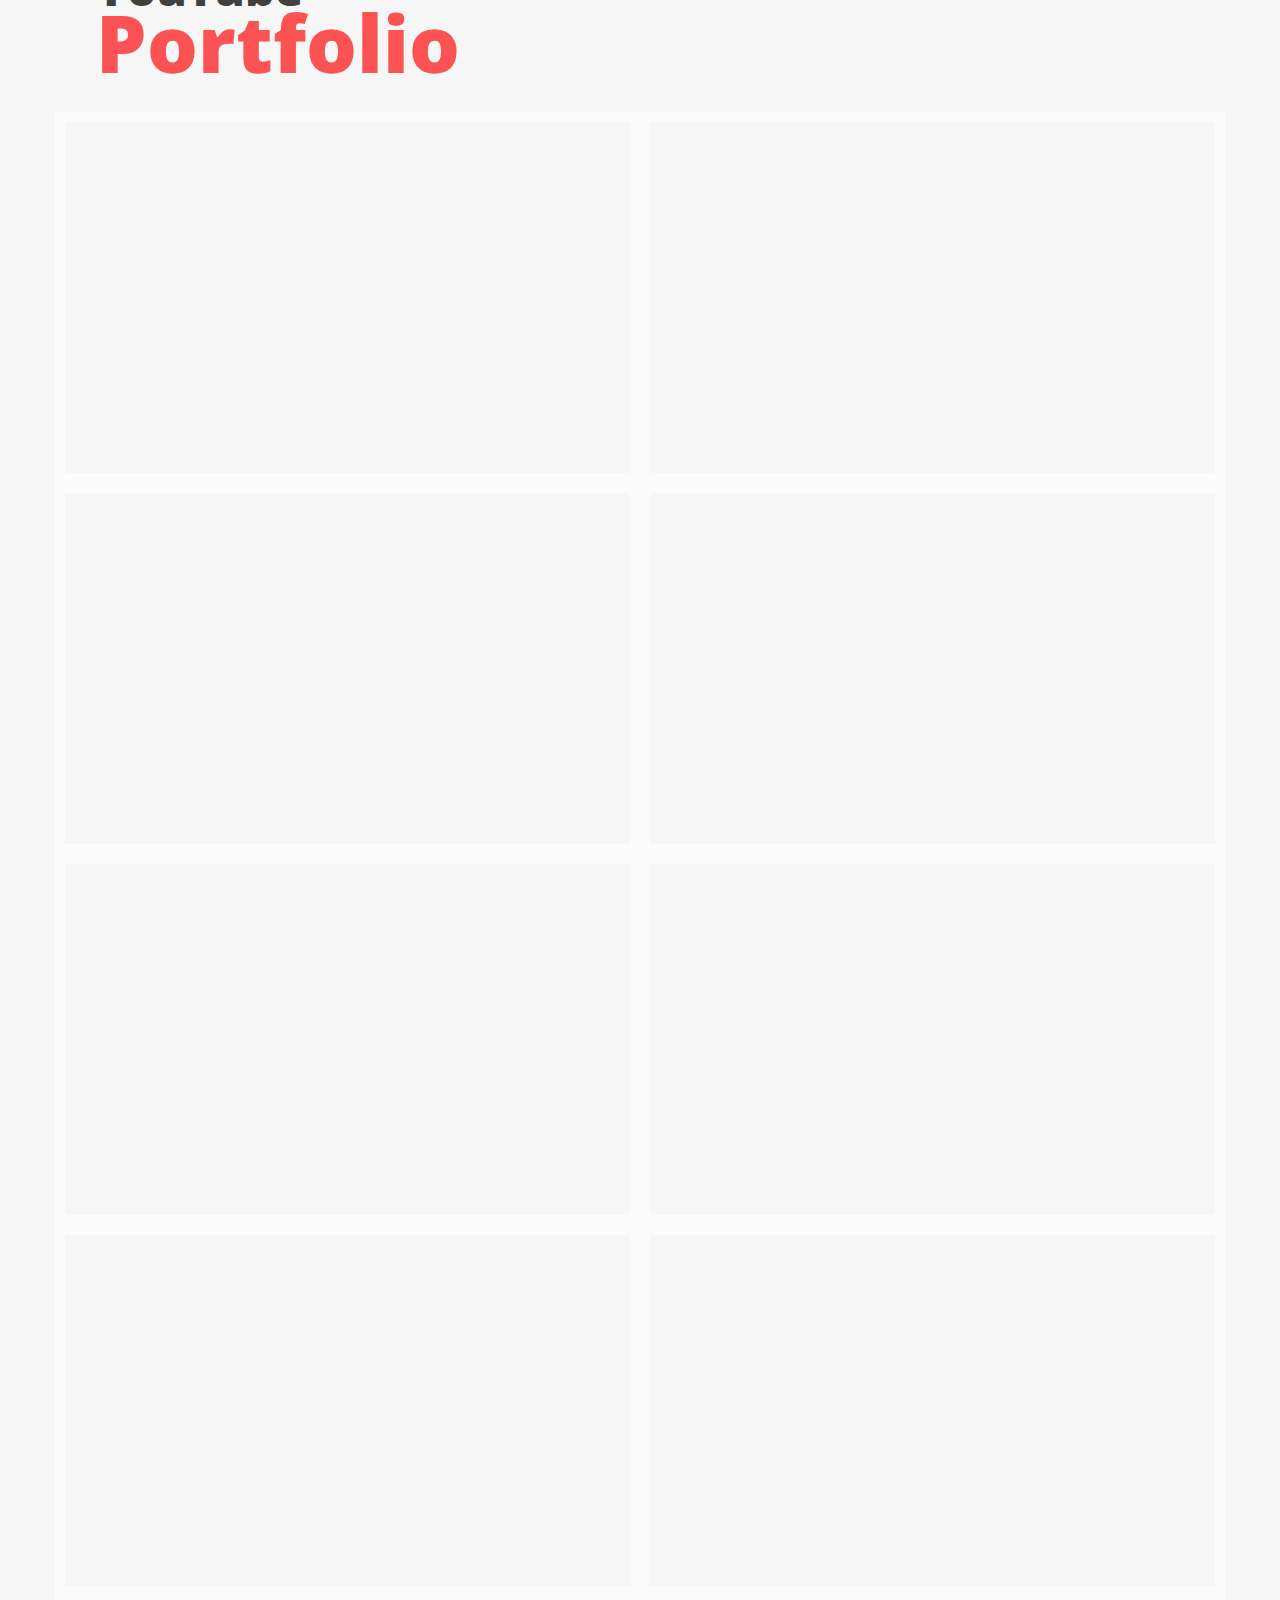
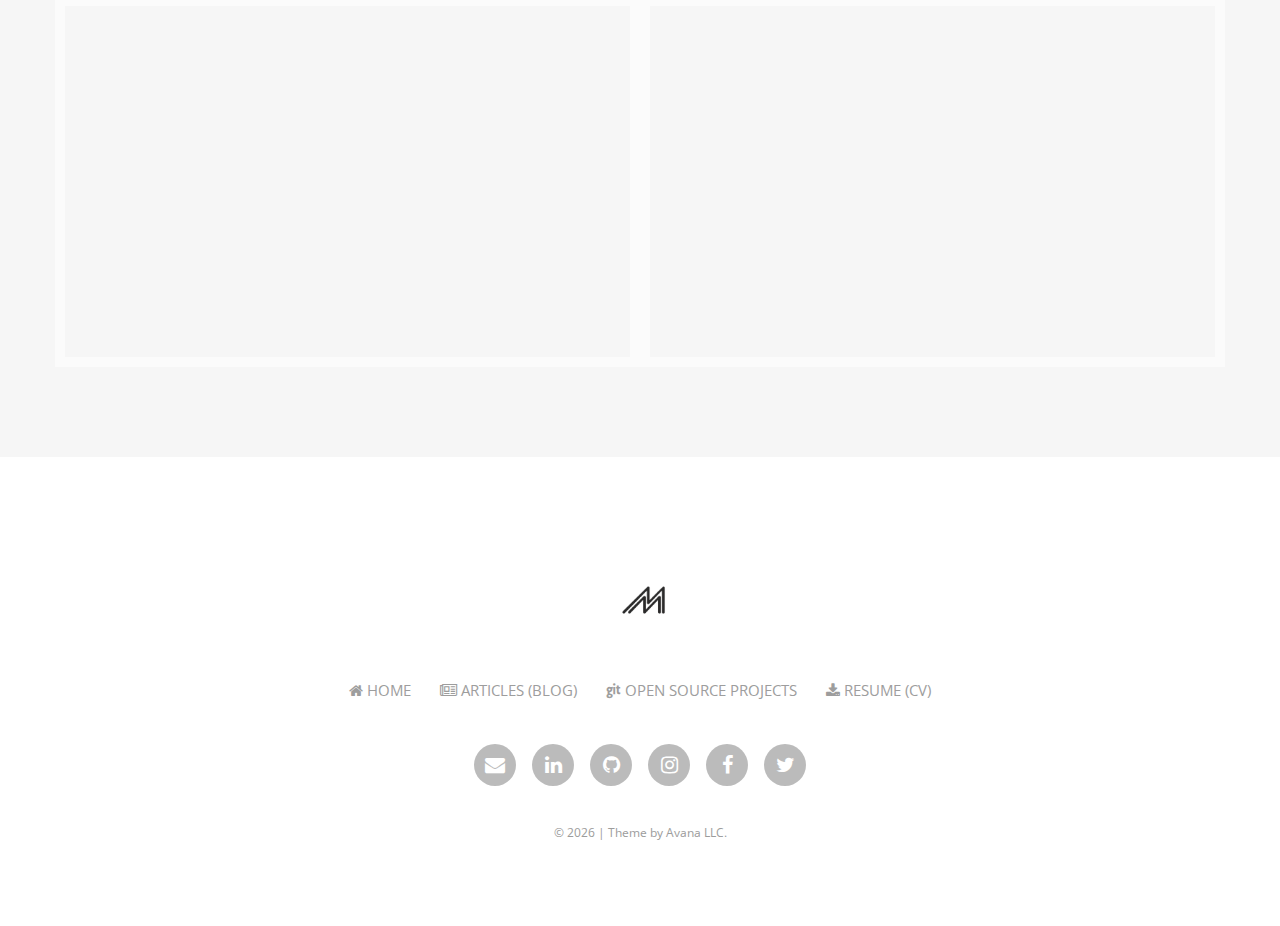
==== commit f00a821a: "Fix Nav List" ====
--- a/newTheme/index.html
+++ b/newTheme/index.html
@@ -80,11 +80,22 @@
         <nav role="header-nav" class="navy">
           <ul>
             <li class="nav-active">
-              <a href="index.html" title="Work">Home</a>
-            </li>
-            <li><a href="about" title="About">About</a></li>
-            <li><a href="blog.html" title="Blog">Blog</a></li>
-            <li><a href="contact" title="Contact">Contact</a></li>
+              <a href="index.html" title="Home"
+                ><i class="fa fa-home" aria-hidden="true"></i> Home</a
+              >
+            </li>
+            <li>
+              <a href="blog.html" title="Blog"
+                ><i class="fa fa-newspaper-o" aria-hidden="true"></i> Articles
+                (Blog)</a
+              >
+            </li>
+            <li>
+              <a href="projects.html" title="Projects"
+                ><i class="fa fa-git" aria-hidden="true"></i> Open Source
+                Projects</a
+              >
+            </li>
             <hr />
             <li>
               <a href="cv/Resume - Mayank Raj.pdf" title="Resume">
@@ -188,7 +199,7 @@
               <h2>ARway</h2>
               <hr />
               <h4>AR Developer</h4>
-              <a href="https://www.arway.ai/"
+              <a href="https://www.arway.ai/" target="_blank"
                 >08/2020 – Present<i
                   class="fa fa-external-link"
                   aria-hidden="true"
@@ -206,17 +217,15 @@
                   href="https://www.nextechar.com/"
                   style="color: #fb5353; font-weight: bold"
                   target="_blank"
-                  >Nextech AR Solutions<i
-                    class="fa fa-external-link"
-                    aria-hidden="true"
-                  ></i
+                  >Nextech AR Solutions
+                  <i class="fa fa-external-link" aria-hidden="true"></i
                 ></a>
                 in September 2021, which later became a spinoff as
                 <a
                   href="https://www.arway.ai/"
                   style="color: #fb5353; font-weight: bold"
                   target="_blank"
-                  >ARway<i class="fa fa-external-link" aria-hidden="true"></i
+                  >ARway <i class="fa fa-external-link" aria-hidden="true"></i
                 ></a>
                 in October 2022.
               </p>
@@ -236,10 +245,8 @@
                   href="https://play.londonwallplace.com/"
                   style="color: #fb5353; font-weight: bold"
                   target="_blank"
-                  >HARMONY<i
-                    class="fa fa-external-link"
-                    aria-hidden="true"
-                  ></i></a
+                  >HARMONY
+                  <i class="fa fa-external-link" aria-hidden="true"></i></a
                 >, a mini-metaverse in the heart of London that features
                 Augmented Reality artwork compositions from students at
                 Guildhall School of Music & Drama and London Symphony Orchestra.
@@ -262,7 +269,7 @@
               <h2>Nextech AR Solutions</h2>
               <hr />
               <h4>AR Developer</h4>
-              <a href="https://www.nextechar.com/"
+              <a href="https://www.nextechar.com/" target="_blank"
                 >09/2021 – Present<i
                   class="fa fa-external-link"
                   aria-hidden="true"
@@ -280,7 +287,7 @@
                   href="https://www.arway.ai/"
                   style="color: #fb5353; font-weight: bold"
                   target="_blank"
-                  >ARway<i class="fa fa-external-link" aria-hidden="true"></i
+                  >ARway <i class="fa fa-external-link" aria-hidden="true"></i
                 ></a>
                 in September 2021, which later became a spinoff in October 2022.
               </p>
@@ -309,7 +316,7 @@
               <h2>AgrMayank Studios</h2>
               <hr />
               <h4>Founder</h4>
-              <a href="https://studios.agrmayank.com/"
+              <a href="https://studios.agrmayank.com/" target="_blank"
                 >06/2020 – Present<i
                   class="fa fa-external-link"
                   aria-hidden="true"
@@ -327,46 +334,36 @@
                   href="https://ballooninvaders.agrmayank.com/"
                   style="color: #fb5353; font-weight: bold"
                   target="_blank"
-                  >Balloon Invaders<i
-                    class="fa fa-external-link"
-                    aria-hidden="true"
-                  ></i></a
+                  >Balloon Invaders
+                  <i class="fa fa-external-link" aria-hidden="true"></i></a
                 >,
                 <a
                   href="https://planetsar.agrmayank.com/"
                   style="color: #fb5353; font-weight: bold"
                   target="_blank"
-                  >Planets AR<i
-                    class="fa fa-external-link"
-                    aria-hidden="true"
-                  ></i></a
+                  >Planets AR
+                  <i class="fa fa-external-link" aria-hidden="true"></i></a
                 >,
                 <a
                   href="https://www.amazon.com/dp/B08T8HW8MV"
                   style="color: #fb5353; font-weight: bold"
                   target="_blank"
-                  >Zombies Incoming!!<i
-                    class="fa fa-external-link"
-                    aria-hidden="true"
-                  ></i></a
+                  >Zombies Incoming!!
+                  <i class="fa fa-external-link" aria-hidden="true"></i></a
                 >, as well as an image converter called ,
                 <a
                   href="https://imagd.agrmayank.com/"
                   style="color: #fb5353; font-weight: bold"
                   target="_blank"
-                  >Imagd<i
-                    class="fa fa-external-link"
-                    aria-hidden="true"
-                  ></i></a
+                  >Imagd
+                  <i class="fa fa-external-link" aria-hidden="true"></i></a
                 >, all of which are available on
                 <a
                   href="https://play.google.com/store/apps/dev?id=8444157410268700876"
                   style="color: #fb5353; font-weight: bold"
                   target="_blank"
-                  >Google Play<i
-                    class="fa fa-external-link"
-                    aria-hidden="true"
-                  ></i></a
+                  >Google Play
+                  <i class="fa fa-external-link" aria-hidden="true"></i></a
                 >.
               </p>
               <p>
@@ -393,7 +390,7 @@
               <h2>Round Them Oranges</h2>
               <hr />
               <h4>Unity VR Developer</h4>
-              <a href="https://roundthemoranges.github.io/"
+              <a href="https://roundthemoranges.github.io/" target="_blank"
                 >01/2021 – 05/2021<i
                   class="fa fa-external-link"
                   aria-hidden="true"
@@ -411,10 +408,8 @@
                   href="https://roundthemoranges.github.io/"
                   style="color: #fb5353; font-weight: bold"
                   target="_blank"
-                  >Virtual Segments<i
-                    class="fa fa-external-link"
-                    aria-hidden="true"
-                  ></i
+                  >Virtual Segments
+                  <i class="fa fa-external-link" aria-hidden="true"></i
                 ></a>
                 - a digital web gallery that showcases diverse artworks from
                 around the world in an immersive and engaging way keeping
@@ -447,7 +442,7 @@
               <h2>North Shore Therapeutics</h2>
               <hr />
               <h4>AR Developer</h4>
-              <a href="https://northshore.health/#nstSsd"
+              <a href="https://northshore.health/#nstSsd" target="_blank"
                 >08/2020<i class="fa fa-external-link" aria-hidden="true"></i
               ></a>
             </header>
@@ -462,10 +457,8 @@
                   href="https://northshore.health/#nstSsd"
                   style="color: #fb5353; font-weight: bold"
                   target="_blank"
-                  >NST-SSD: Therapeutic Augmented Reality<i
-                    class="fa fa-external-link"
-                    aria-hidden="true"
-                  ></i
+                  >NST-SSD: Therapeutic Augmented Reality
+                  <i class="fa fa-external-link" aria-hidden="true"></i
                 ></a>
                 for Schizophrenia to cure the negative symptoms of schizophrenia
                 that obstruct reward circuitry in the brain.
@@ -493,7 +486,7 @@
               <h2>Noora Health</h2>
               <hr />
               <h4>Senior AR Developer</h4>
-              <a href="https://noorahealth.org/"
+              <a href="https://noorahealth.org/" target="_blank"
                 >04/2020 – 06/2020<i
                   class="fa fa-external-link"
                   aria-hidden="true"
@@ -511,10 +504,8 @@
                   href="https://drive.google.com/file/d/1XYfUCfd_9Q2mgFwB0qP4syoPG0EB2bzX/view?usp=sharing"
                   style="color: #fb5353; font-weight: bold"
                   target="_blank"
-                  >Virus Warrior<i
-                    class="fa fa-external-link"
-                    aria-hidden="true"
-                  ></i></a
+                  >Virus Warrior
+                  <i class="fa fa-external-link" aria-hidden="true"></i></a
                 >, a coronavirus shooting game in Augmented Reality (AR) to help
                 over a thousand nurses to relieve workload stress during the
                 COVID pandemic.
@@ -526,10 +517,8 @@
                   href="https://drive.google.com/file/d/16HV6YVbgg6obAJ897dXh5z81vCRDK49R/view?usp=sharing"
                   style="color: #fb5353; font-weight: bold"
                   target="_blank"
-                  >PPE Trainer<i
-                    class="fa fa-external-link"
-                    aria-hidden="true"
-                  ></i
+                  >PPE Trainer
+                  <i class="fa fa-external-link" aria-hidden="true"></i
                 ></a>
                 , an AR app that allows nurses to practice and perfect their
                 donning and doffing procedures for COVID-19 equipment, leading
@@ -978,11 +967,28 @@
 
       <nav role="footer-nav">
         <ul>
-          <li><a href="index.html" title="Home">Work</a></li>
-
-          <li><a href="about.html" title="About">About</a></li>
-
-          <li><a href="blog.html" title="Blog">Blog</a></li>
+          <li class="nav-active">
+            <a href="index.html" title="Home"
+              ><i class="fa fa-home" aria-hidden="true"></i> Home</a
+            >
+          </li>
+          <li>
+            <a href="blog.html" title="Blog"
+              ><i class="fa fa-newspaper-o" aria-hidden="true"></i> Articles
+              (Blog)</a
+            >
+          </li>
+          <li>
+            <a href="projects.html" title="Projects"
+              ><i class="fa fa-git" aria-hidden="true"></i> Open Source
+              Projects</a
+            >
+          </li>
+          <li>
+            <a href="cv/Resume - Mayank Raj.pdf" title="Resume">
+              <i class="fa fa-download" aria-hidden="true"></i> Resume (CV)
+            </a>
+          </li>
         </ul>
       </nav>
 
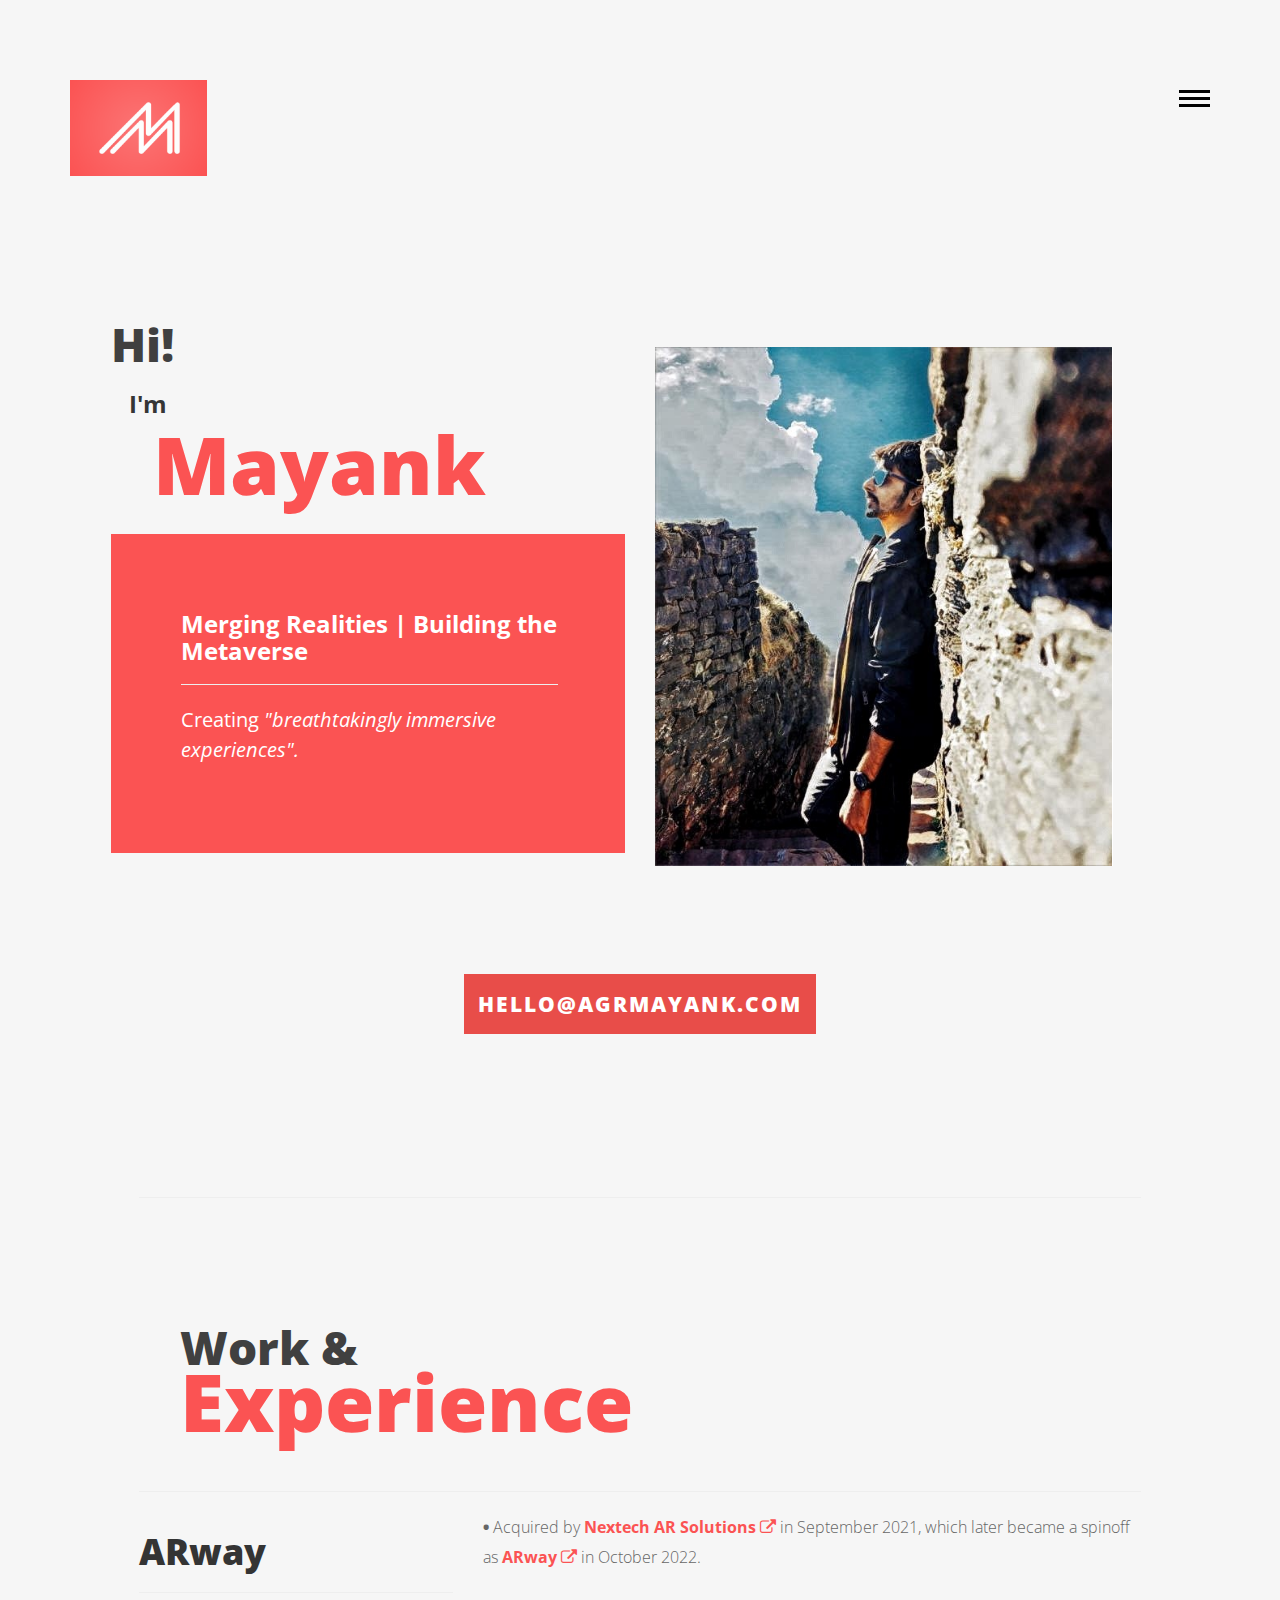
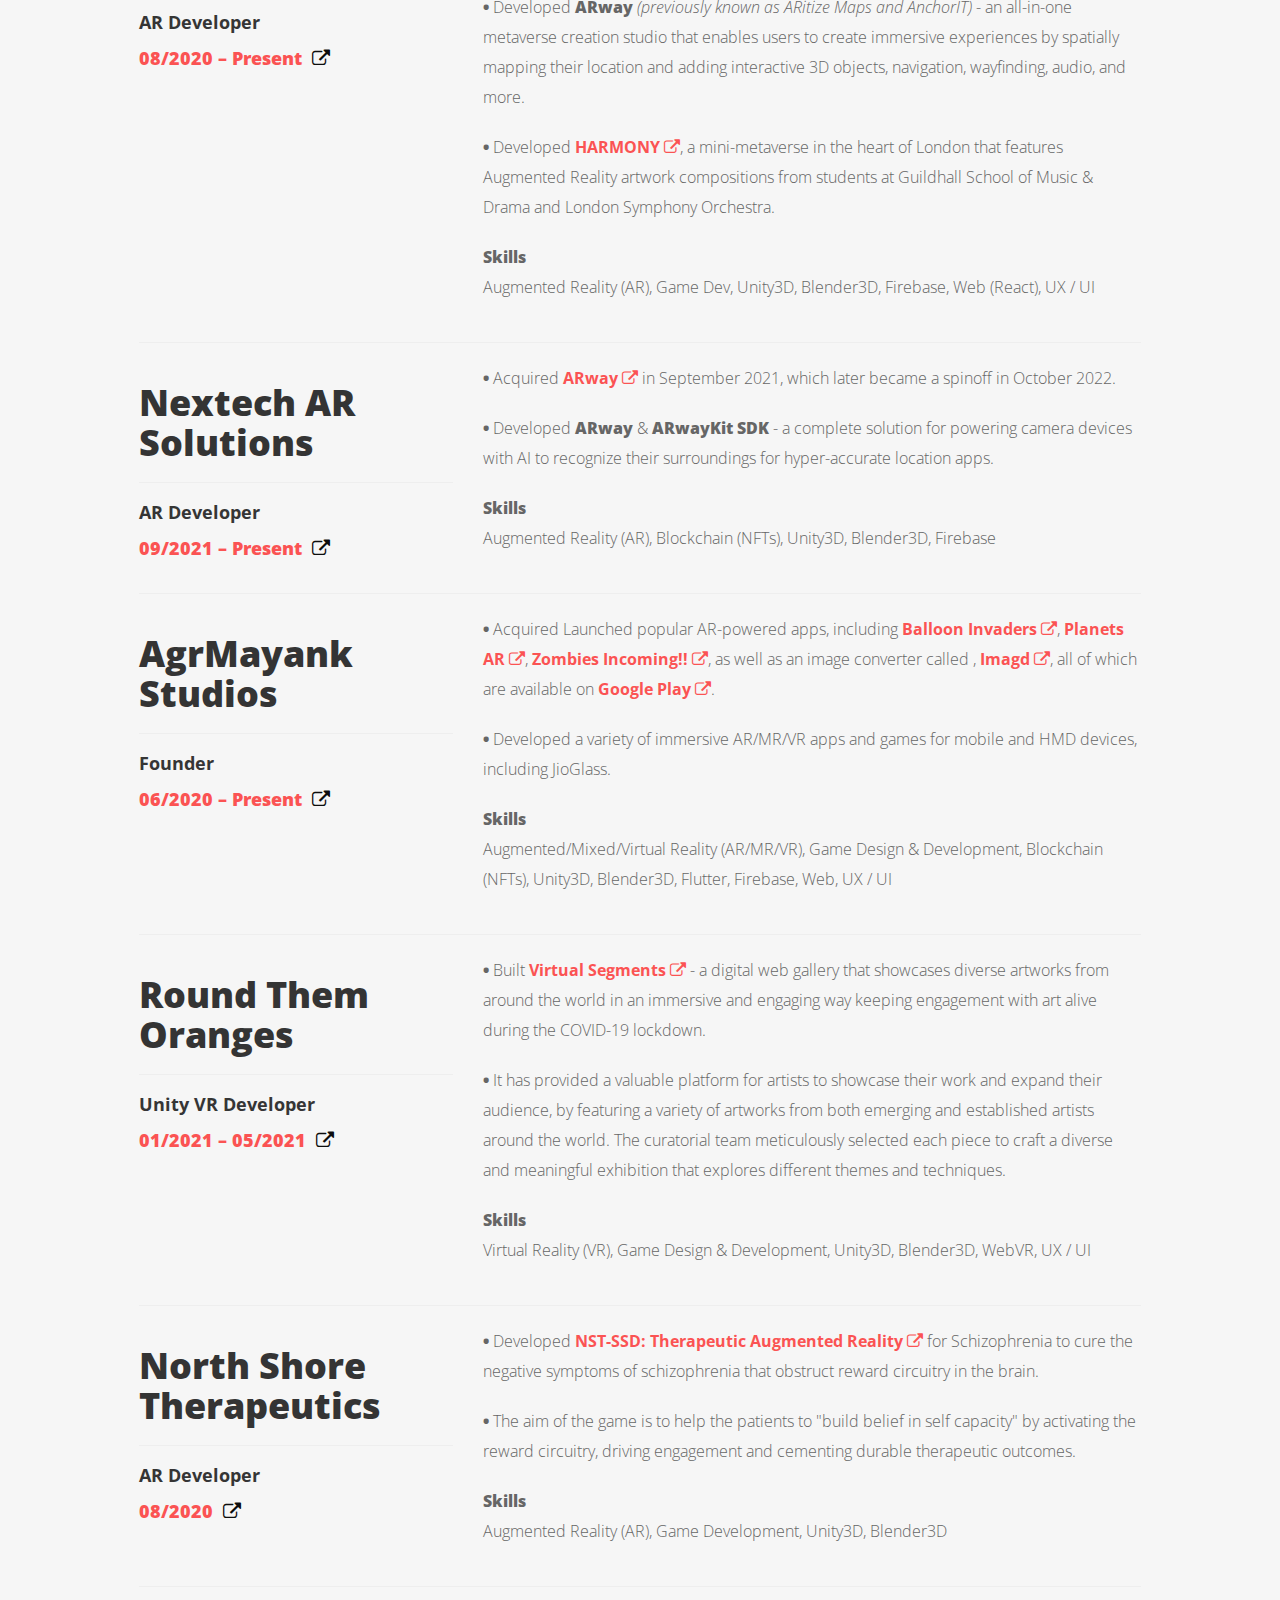
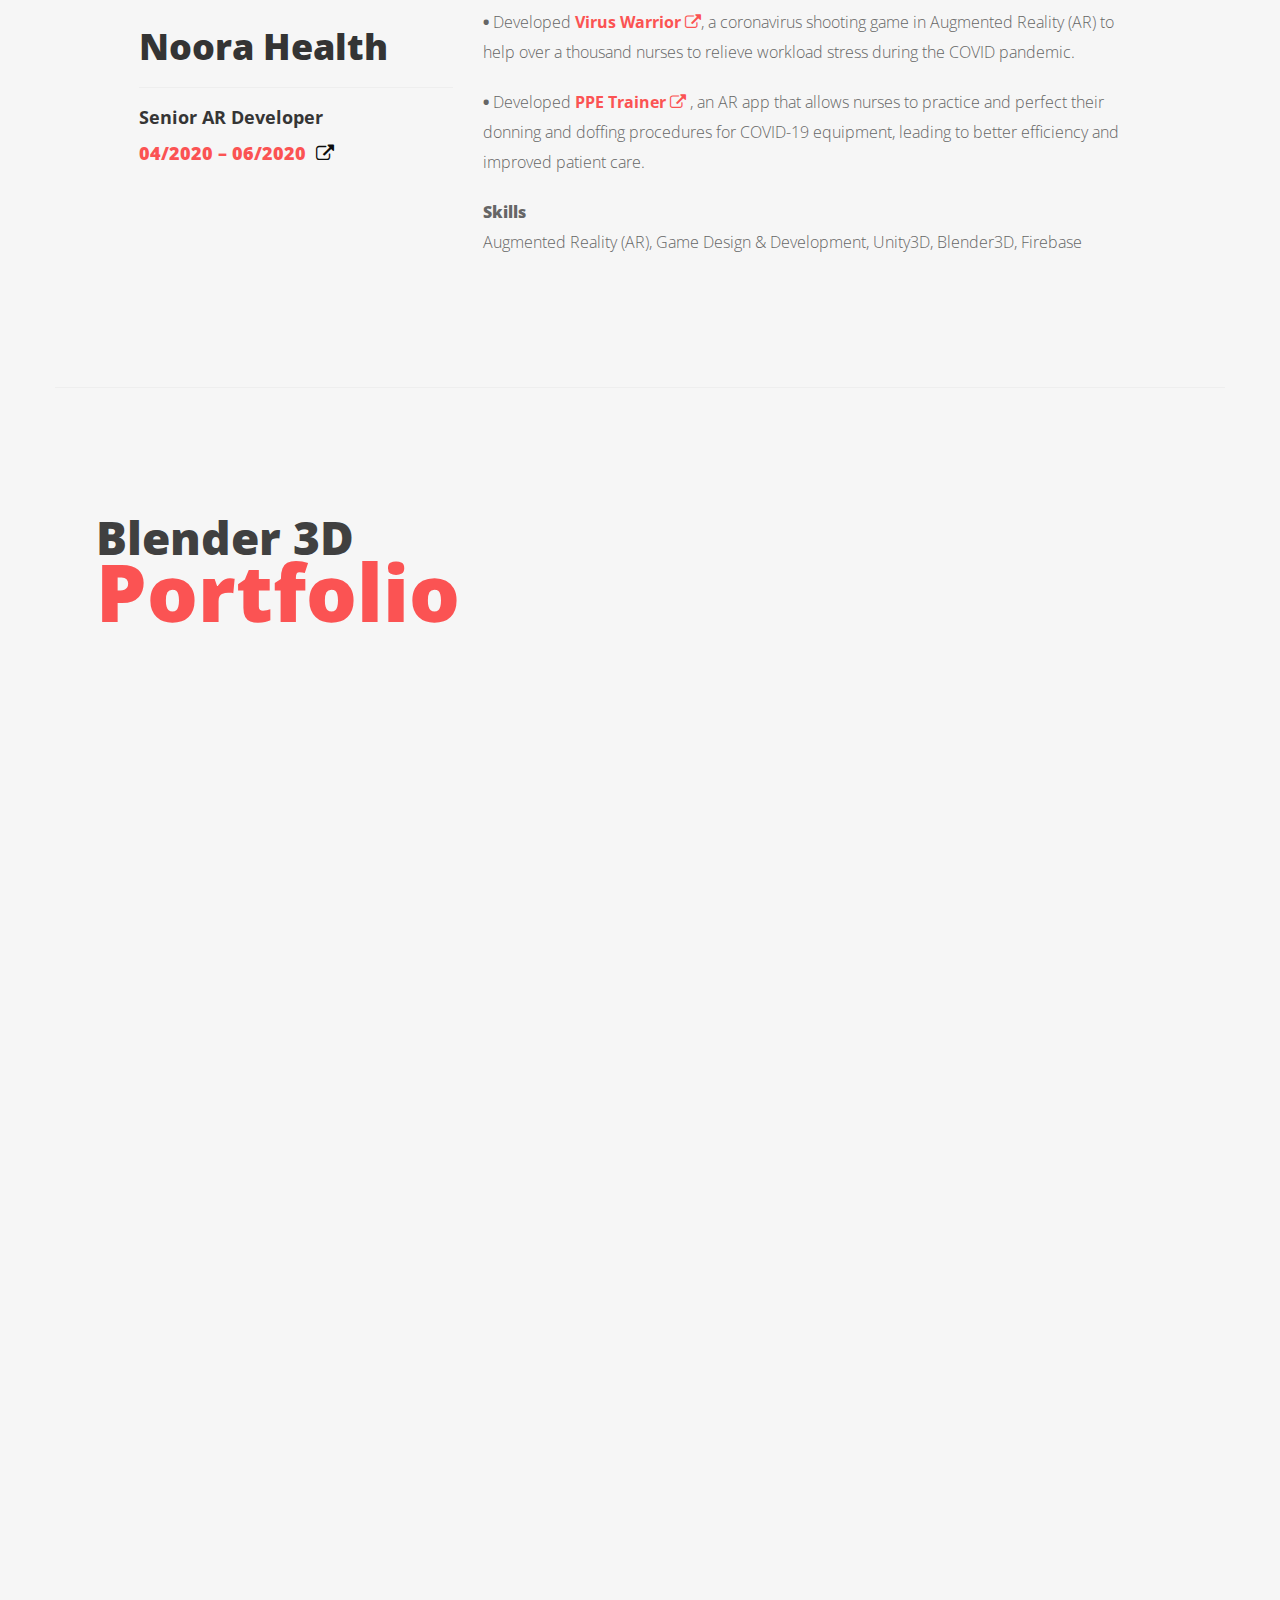
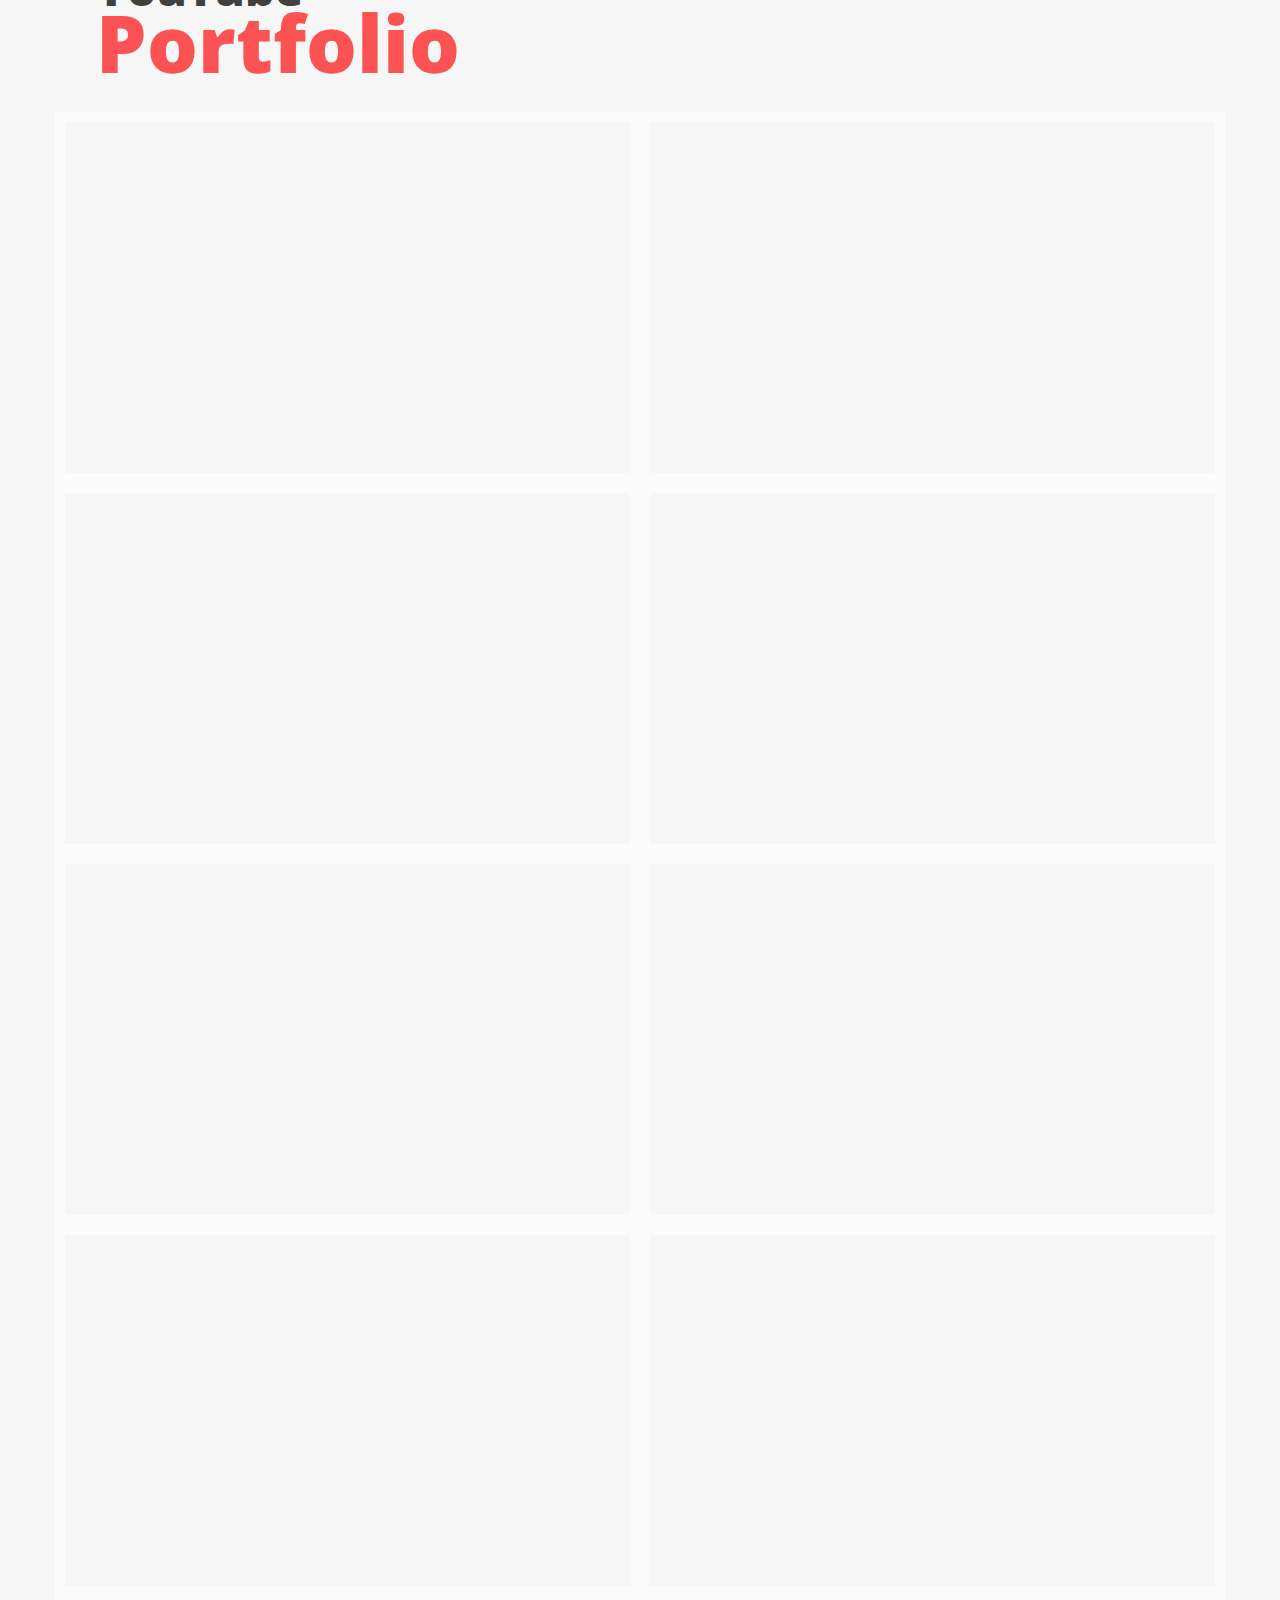
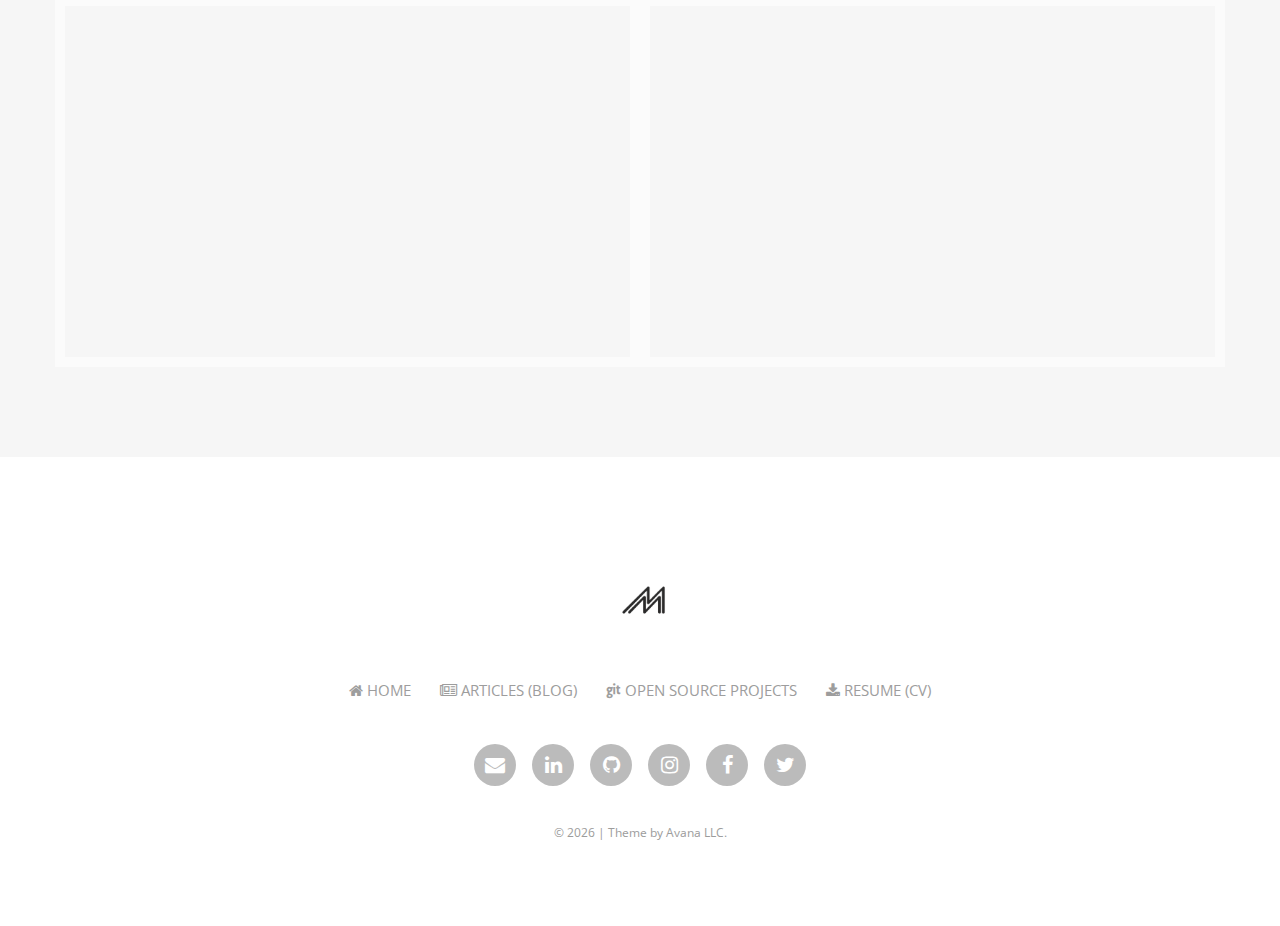
==== commit cdd646fe: "Add Blog Page" ====
--- a/newTheme/index.html
+++ b/newTheme/index.html
@@ -374,8 +374,8 @@
               <p>
                 <strong>Skills</strong><br />
                 Augmented/Mixed/Virtual Reality (AR/MR/VR), Game Design &
-                Development, Blockchain (NFTs), Unity3D, Blender3D, Firebase,
-                Web, UX / UI
+                Development, Blockchain (NFTs), Unity3D, Blender3D, Flutter,
+                Firebase, Web, UX / UI
               </p>
             </section>
           </div>
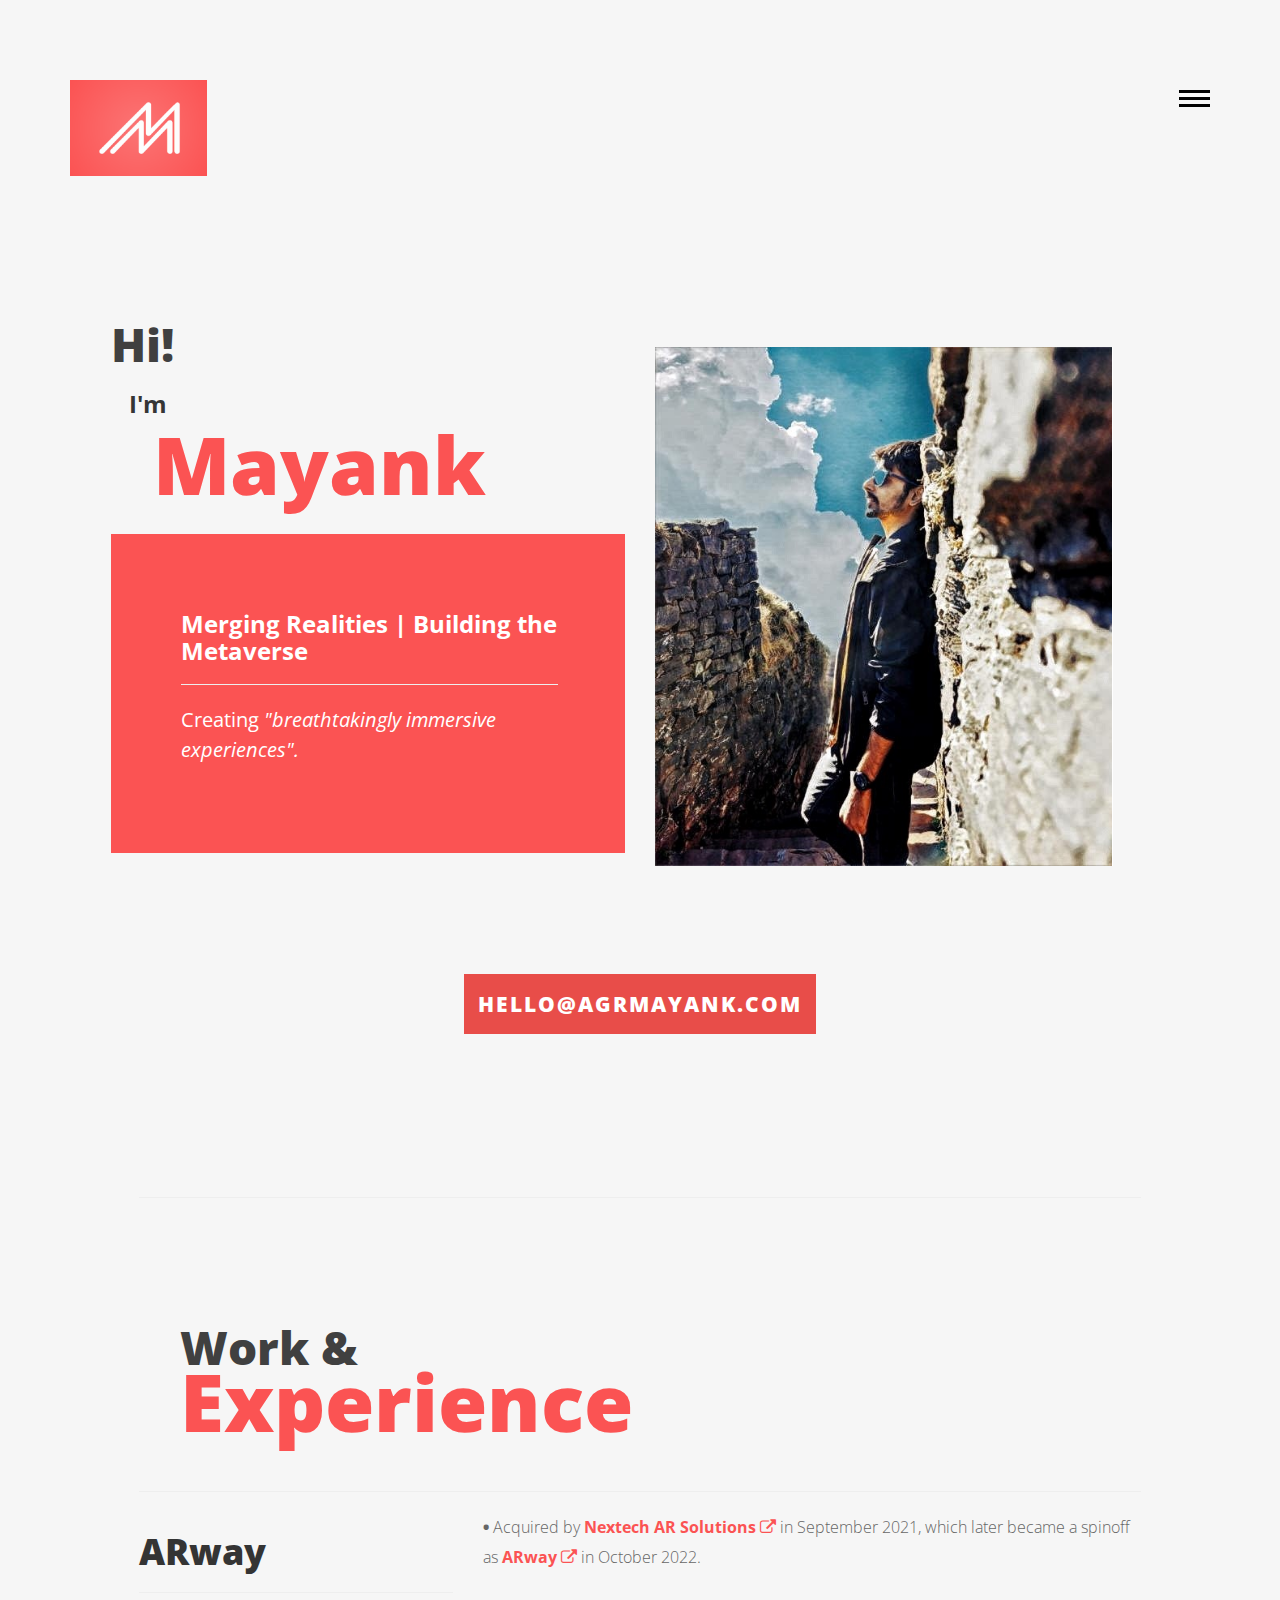
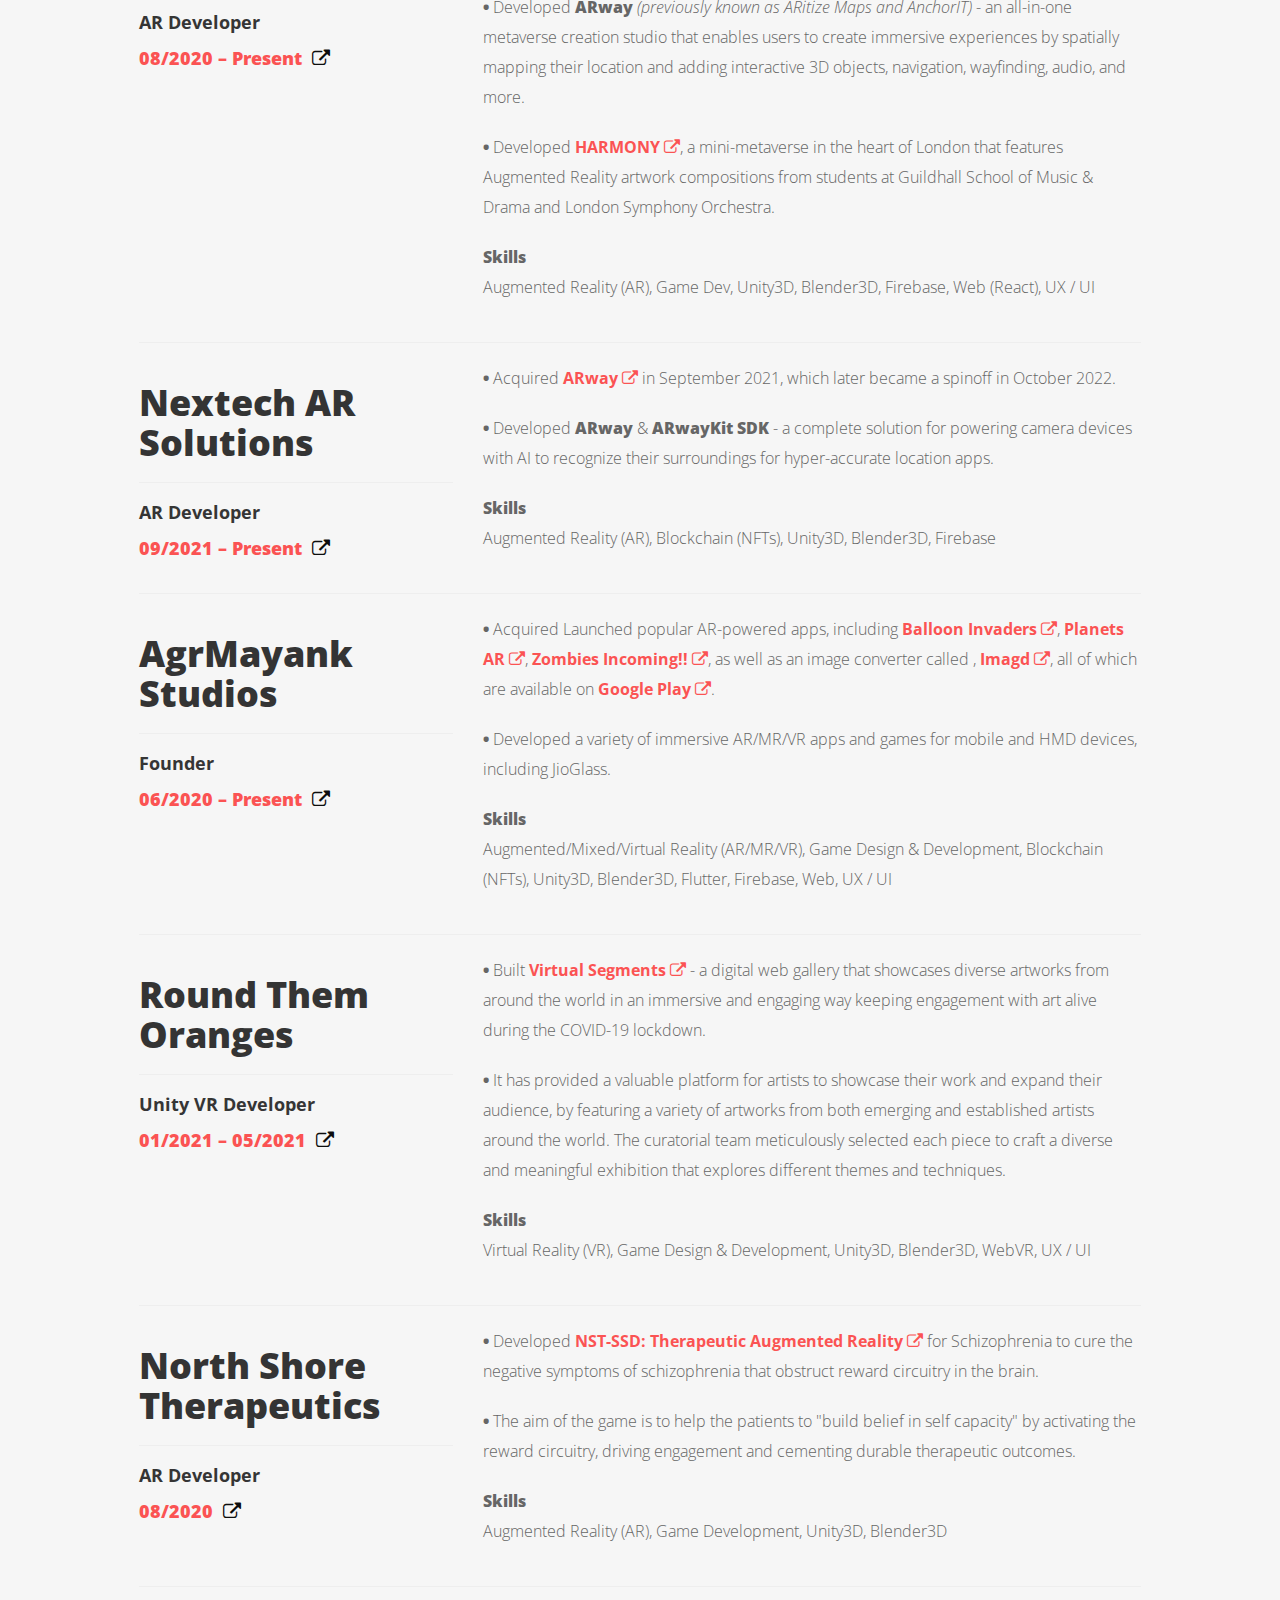
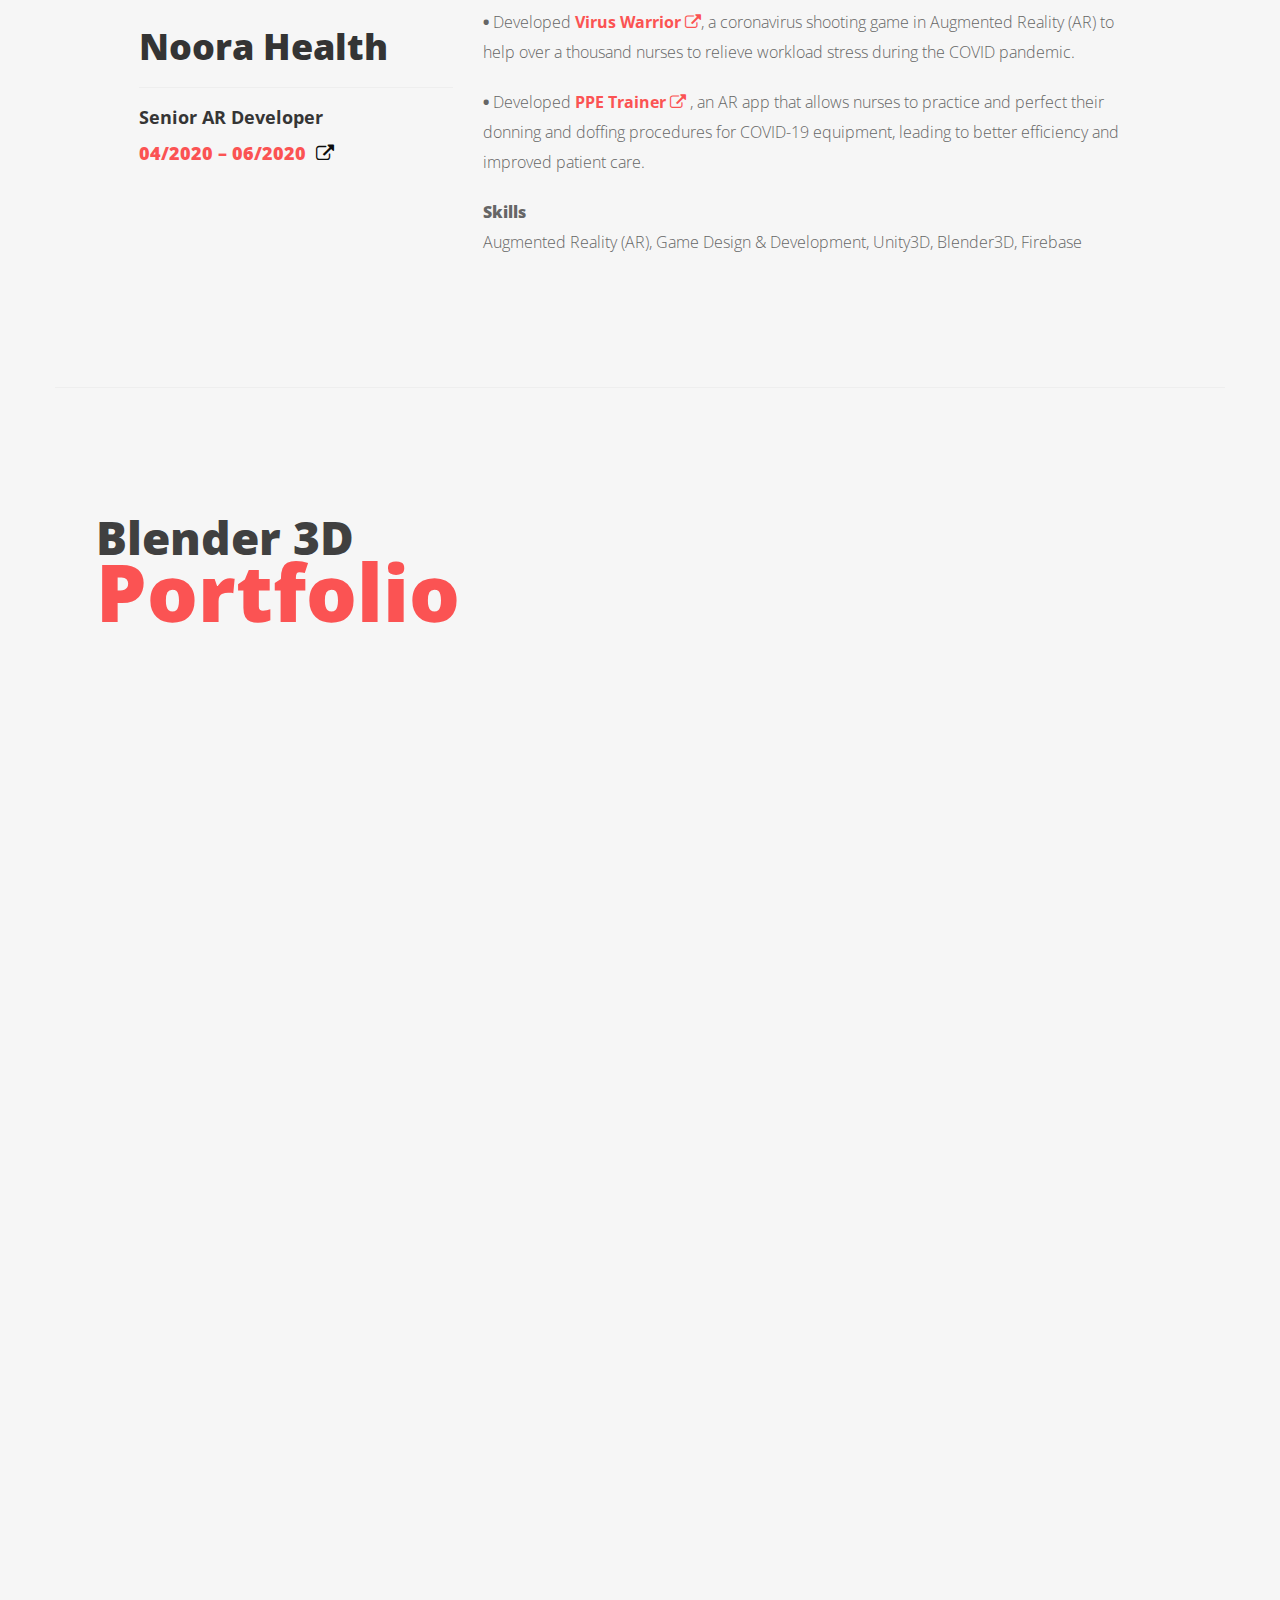
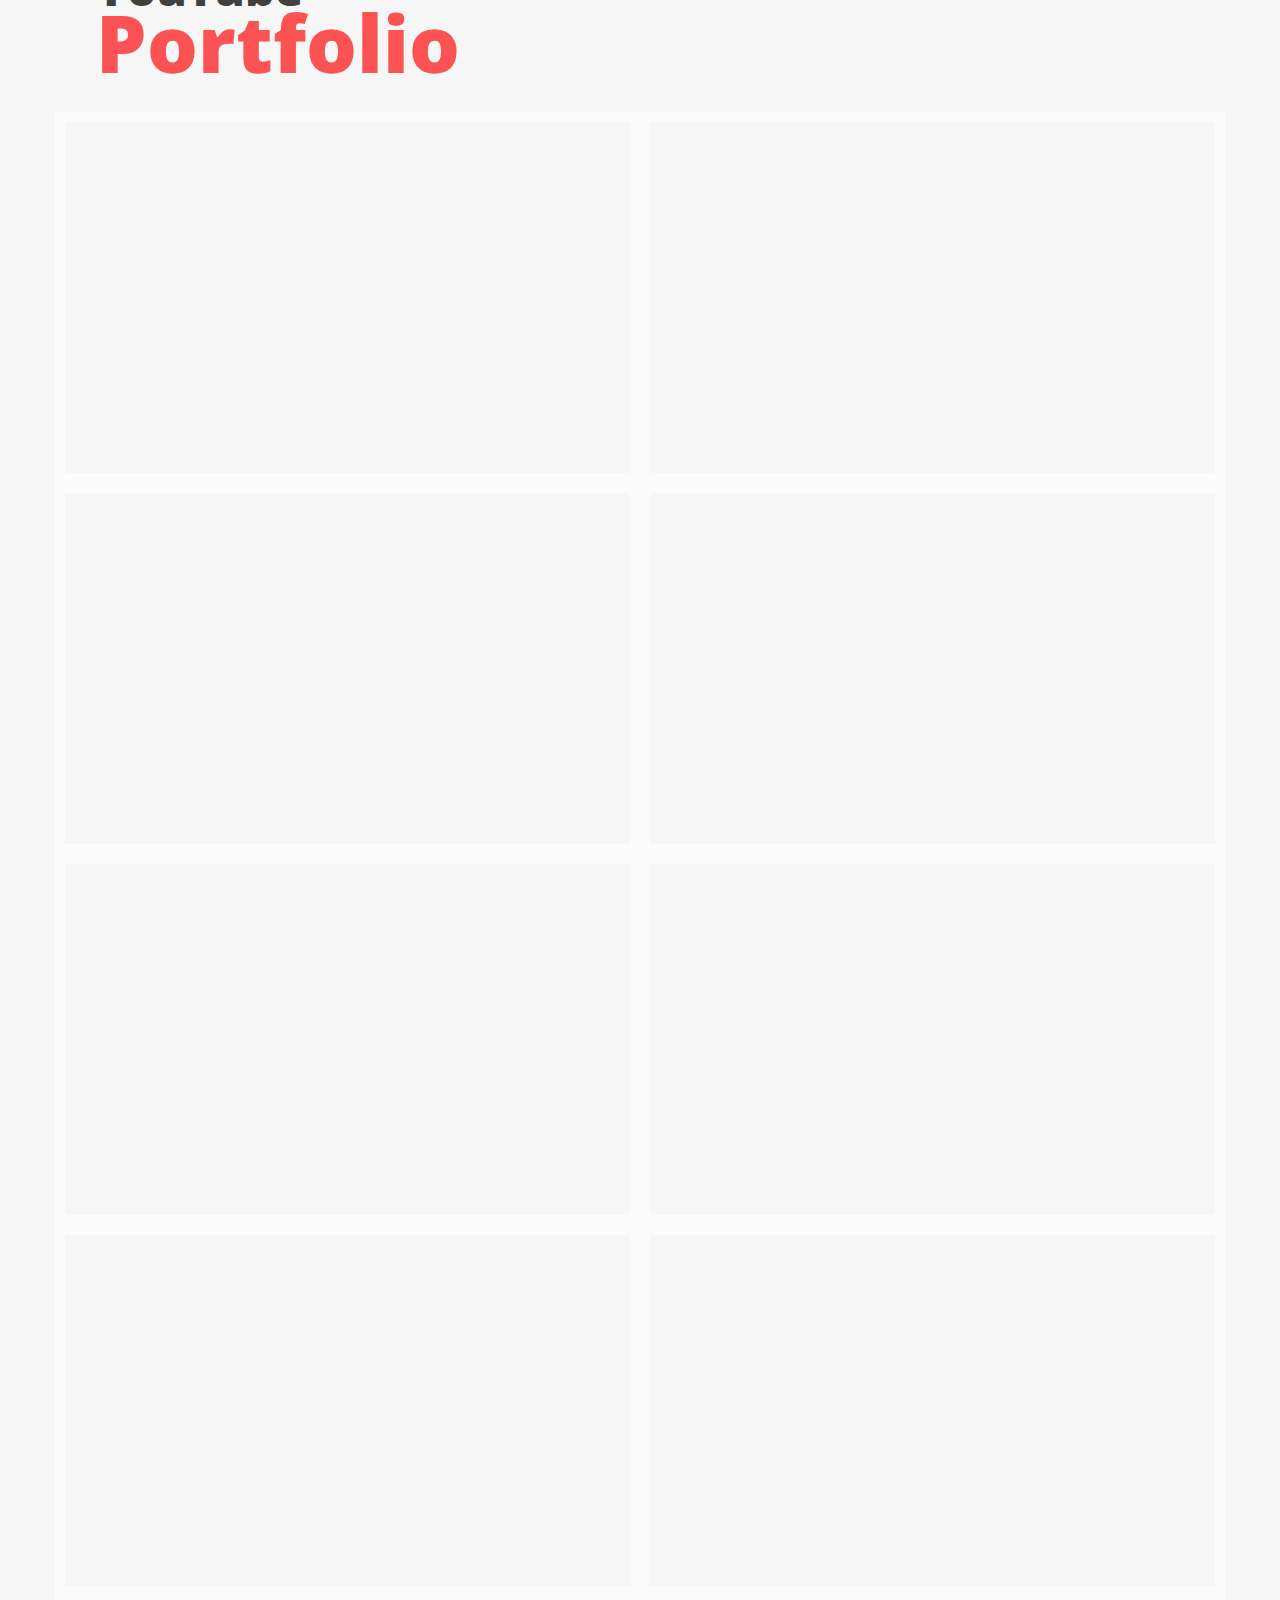
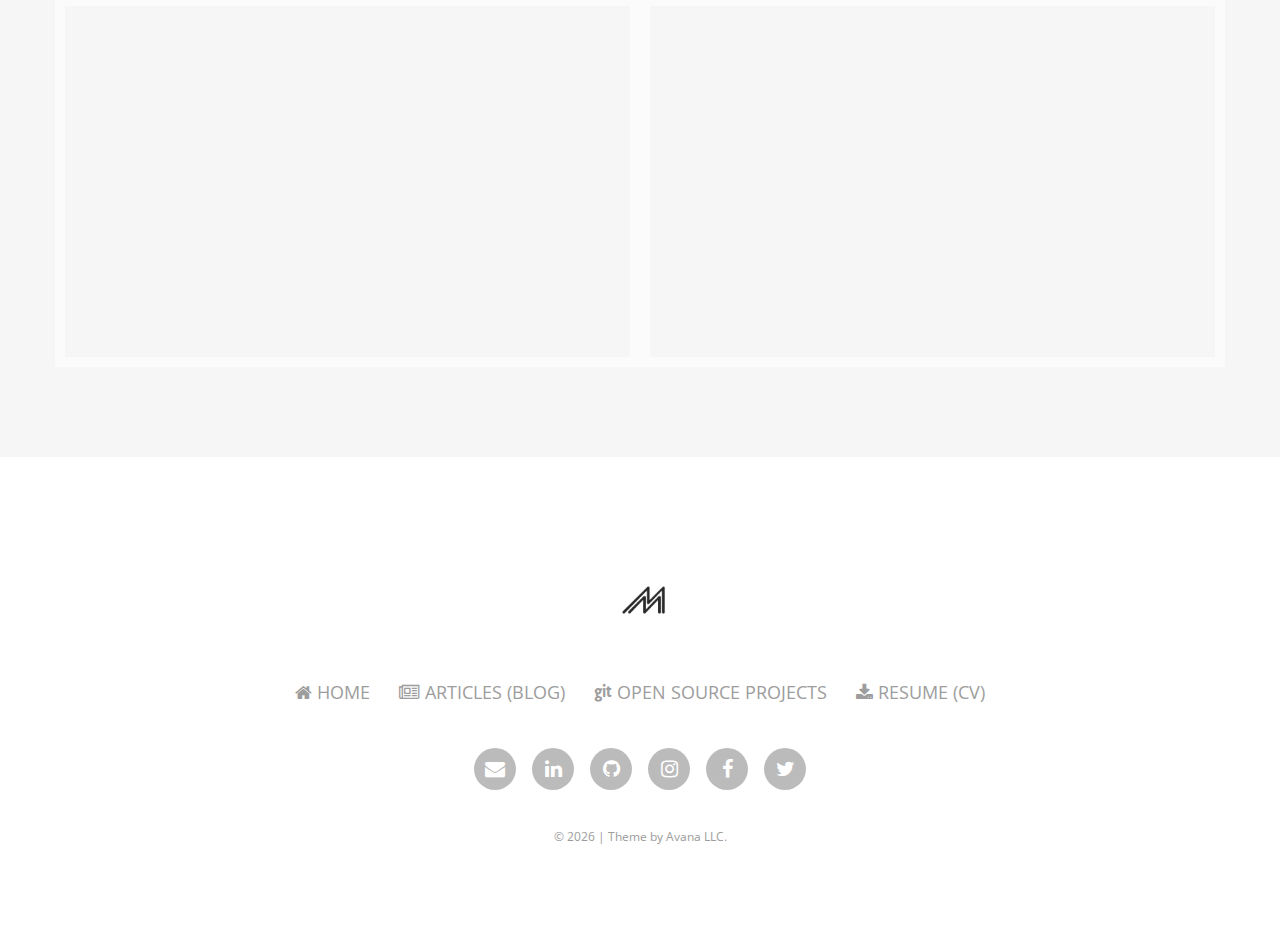
==== commit 6e1a7e96: "Add projects; Enlarge bottom nav bar" ====
--- a/newTheme/index.html
+++ b/newTheme/index.html
@@ -968,24 +968,28 @@
       <nav role="footer-nav">
         <ul>
           <li class="nav-active">
-            <a href="index.html" title="Home"
+            <a href="index.html" title="Home" style="font-size: larger"
               ><i class="fa fa-home" aria-hidden="true"></i> Home</a
             >
           </li>
           <li>
-            <a href="blog.html" title="Blog"
+            <a href="blog.html" title="Blog" style="font-size: larger"
               ><i class="fa fa-newspaper-o" aria-hidden="true"></i> Articles
               (Blog)</a
             >
           </li>
           <li>
-            <a href="projects.html" title="Projects"
+            <a href="projects.html" title="Projects" style="font-size: larger"
               ><i class="fa fa-git" aria-hidden="true"></i> Open Source
               Projects</a
             >
           </li>
           <li>
-            <a href="cv/Resume - Mayank Raj.pdf" title="Resume">
+            <a
+              href="cv/Resume - Mayank Raj.pdf"
+              title="Resume"
+              style="font-size: larger"
+            >
               <i class="fa fa-download" aria-hidden="true"></i> Resume (CV)
             </a>
           </li>
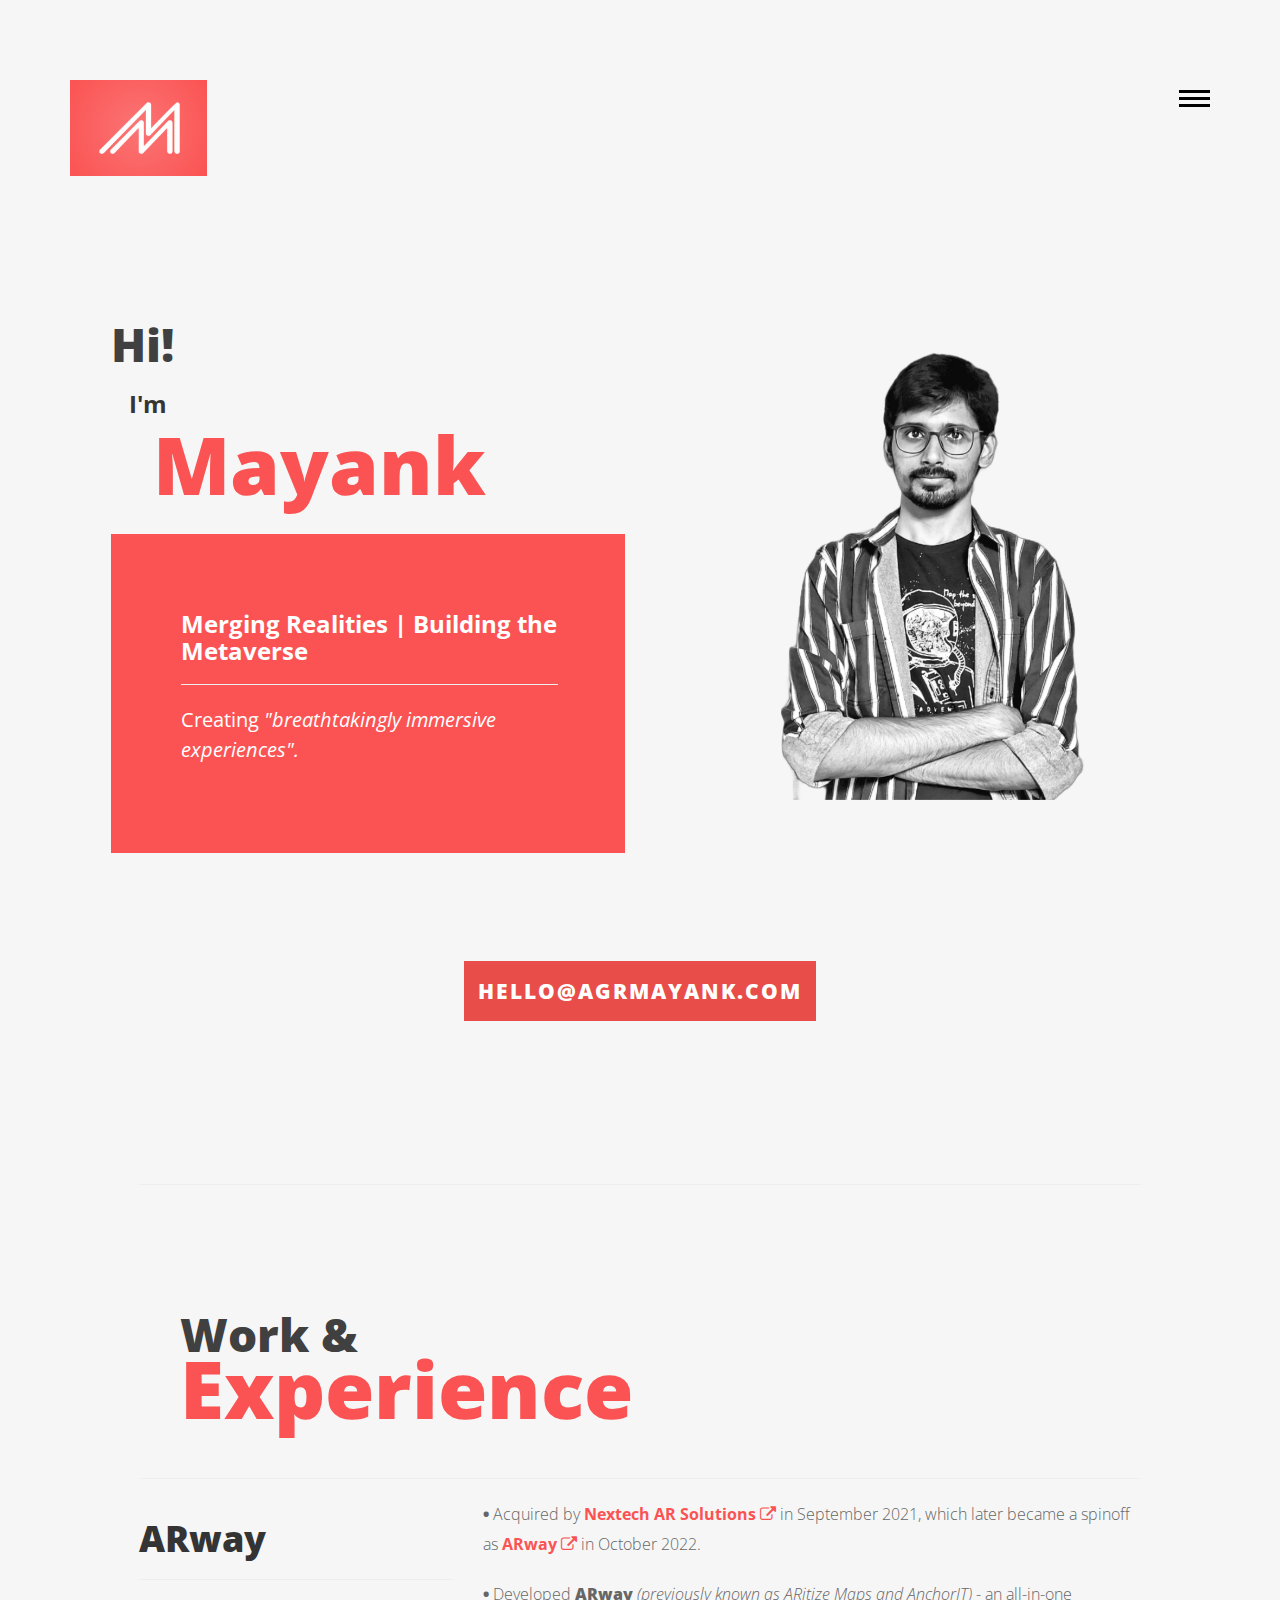
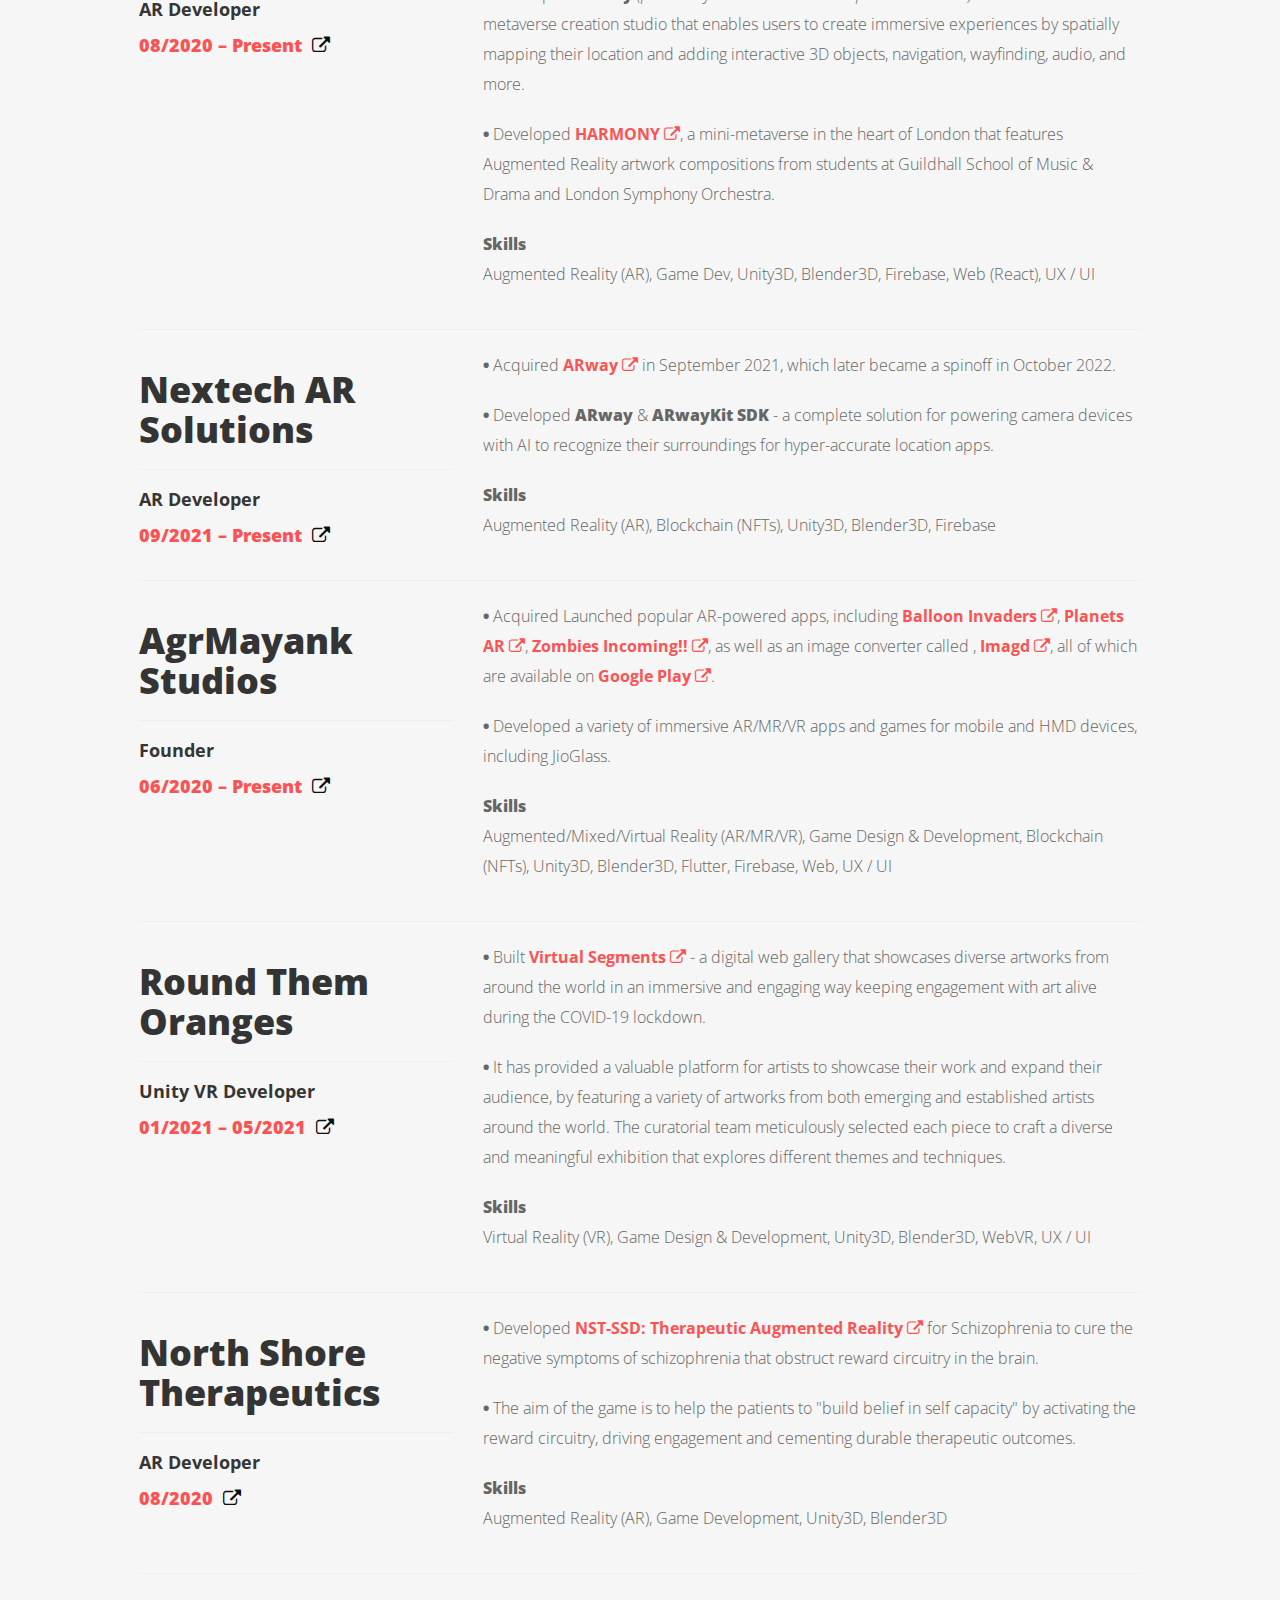
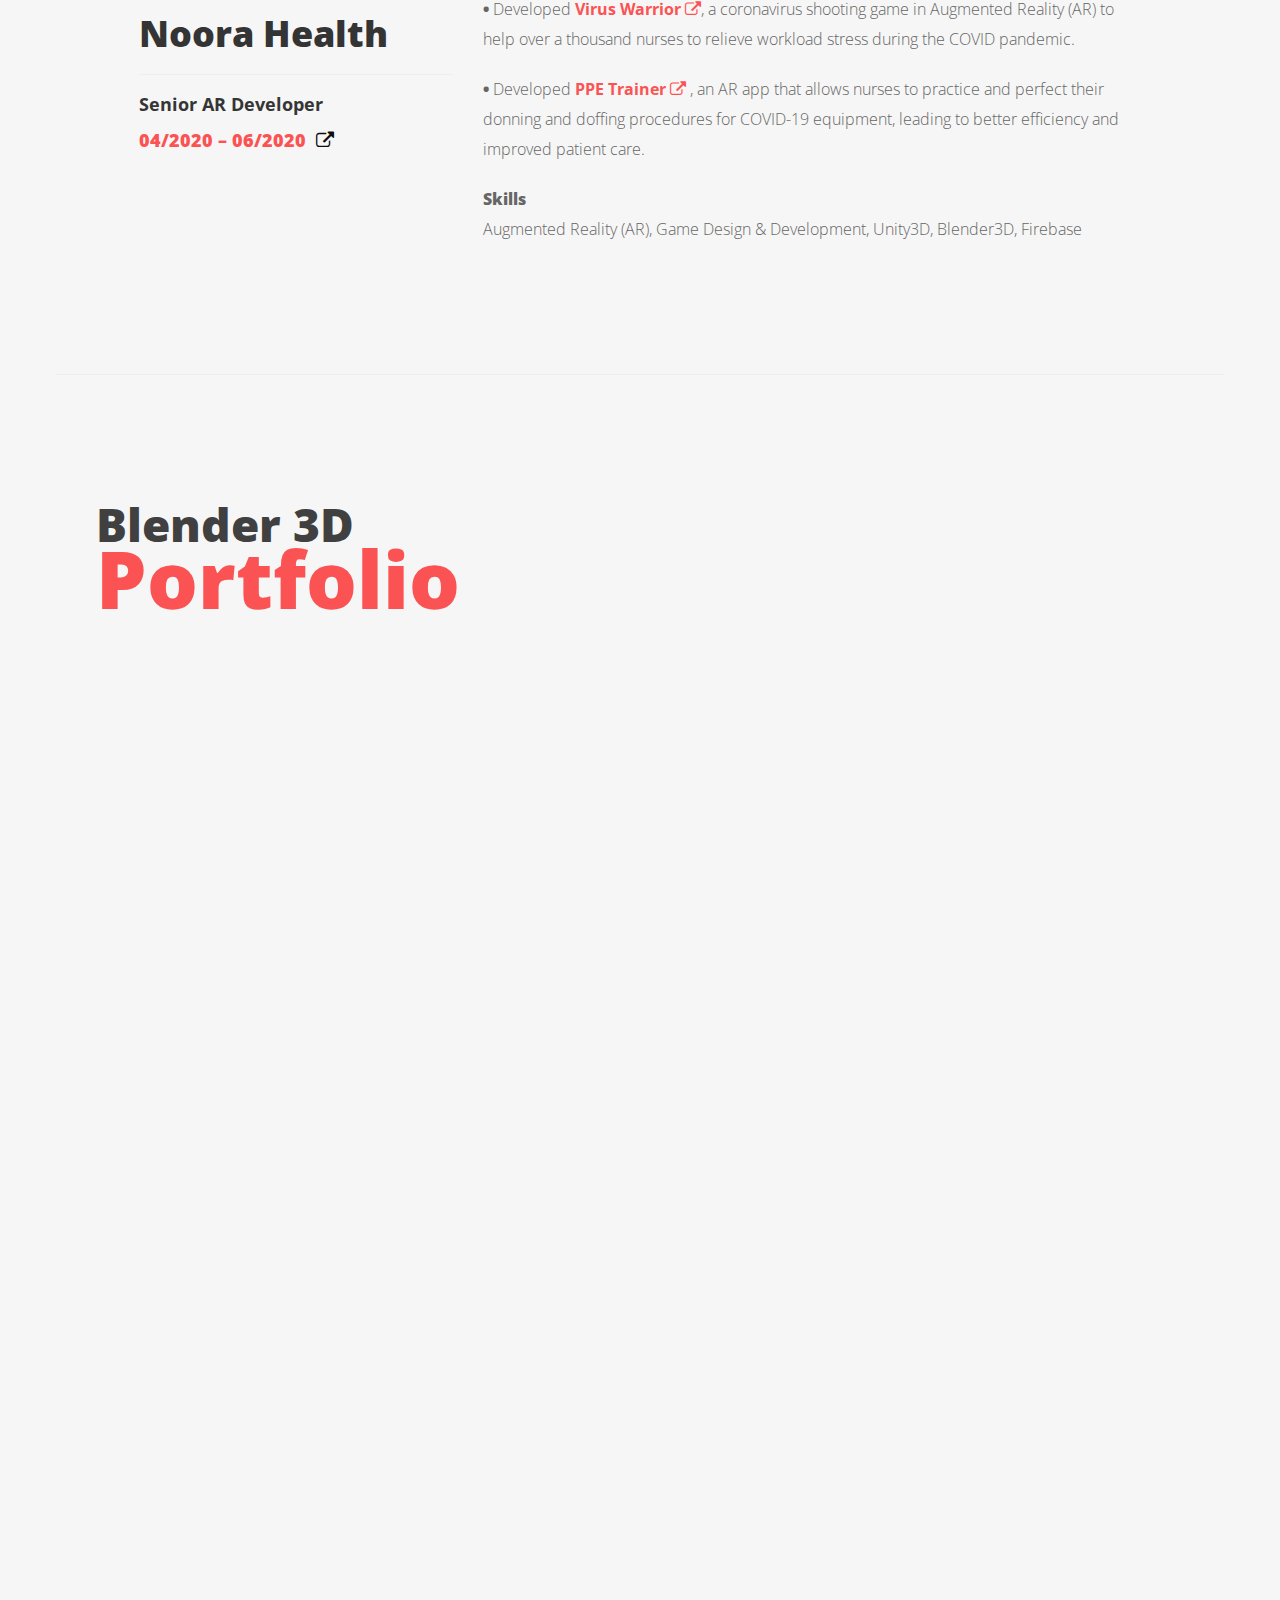
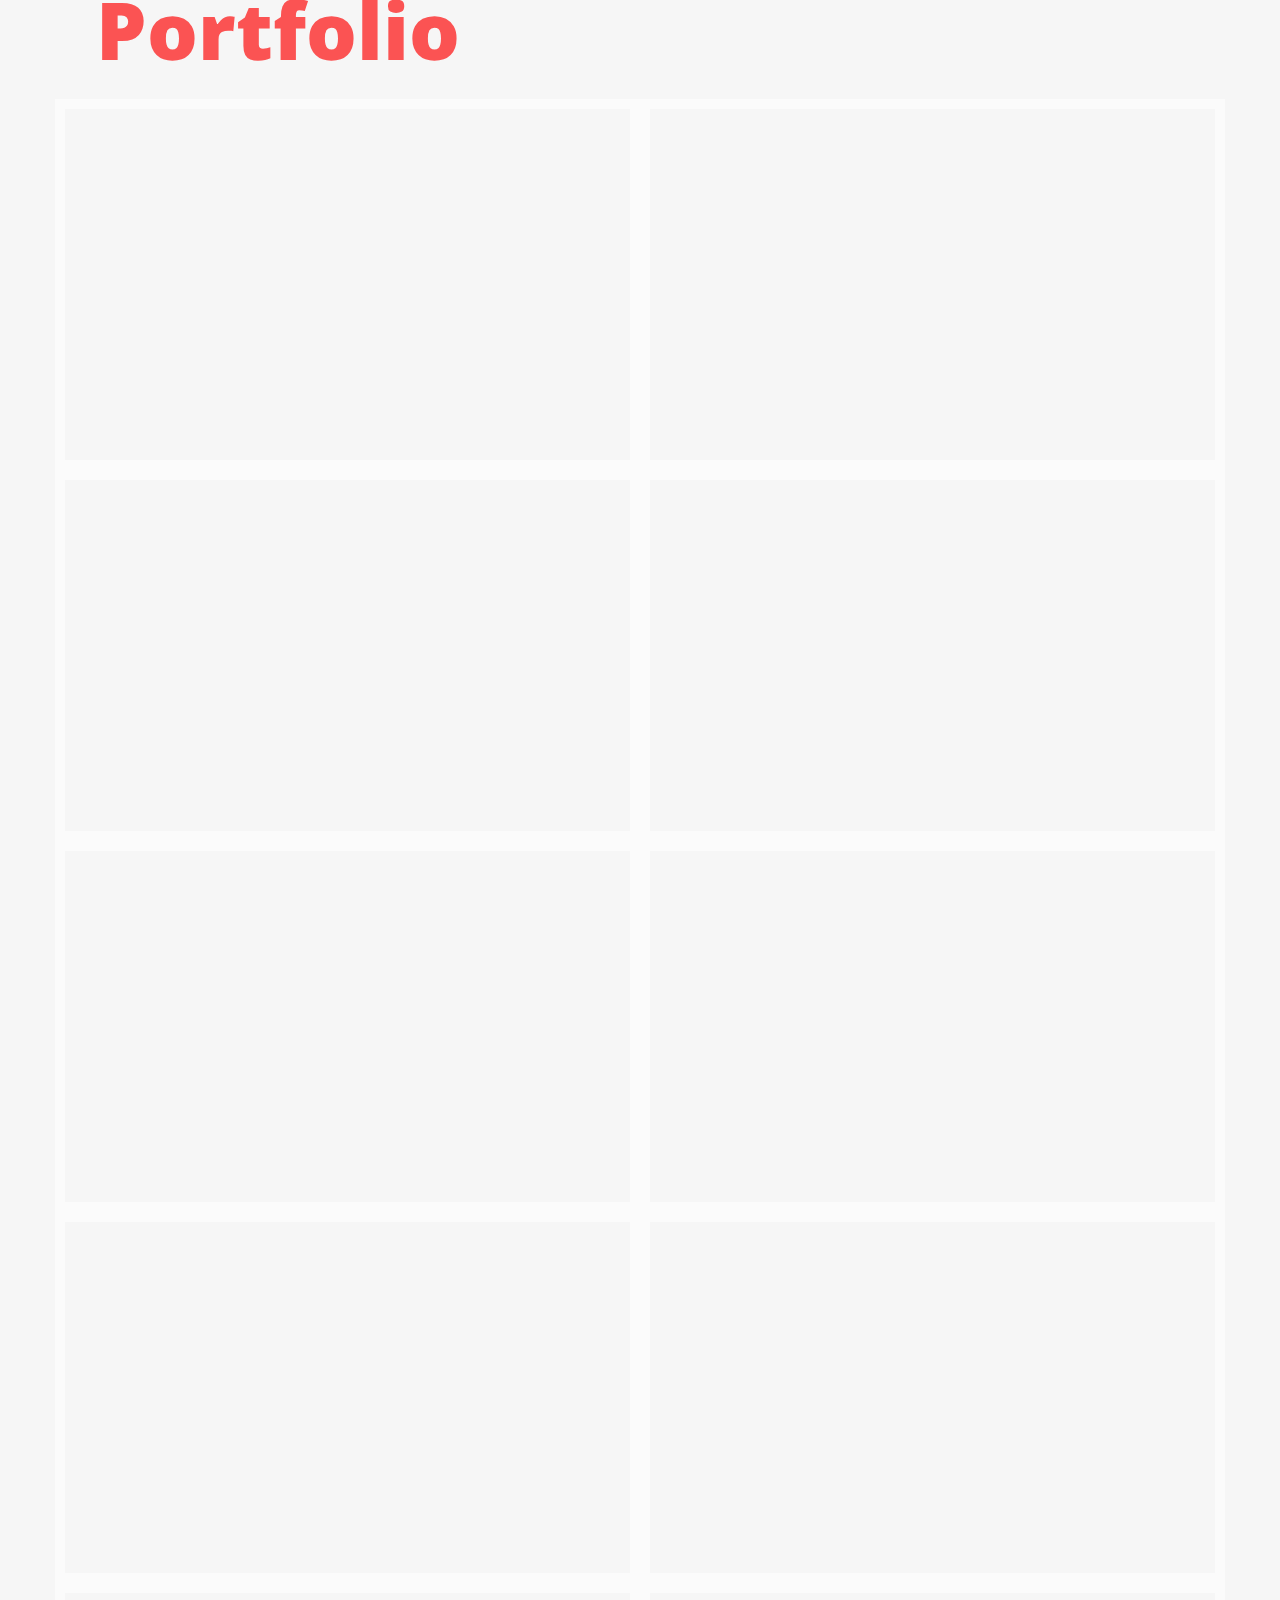
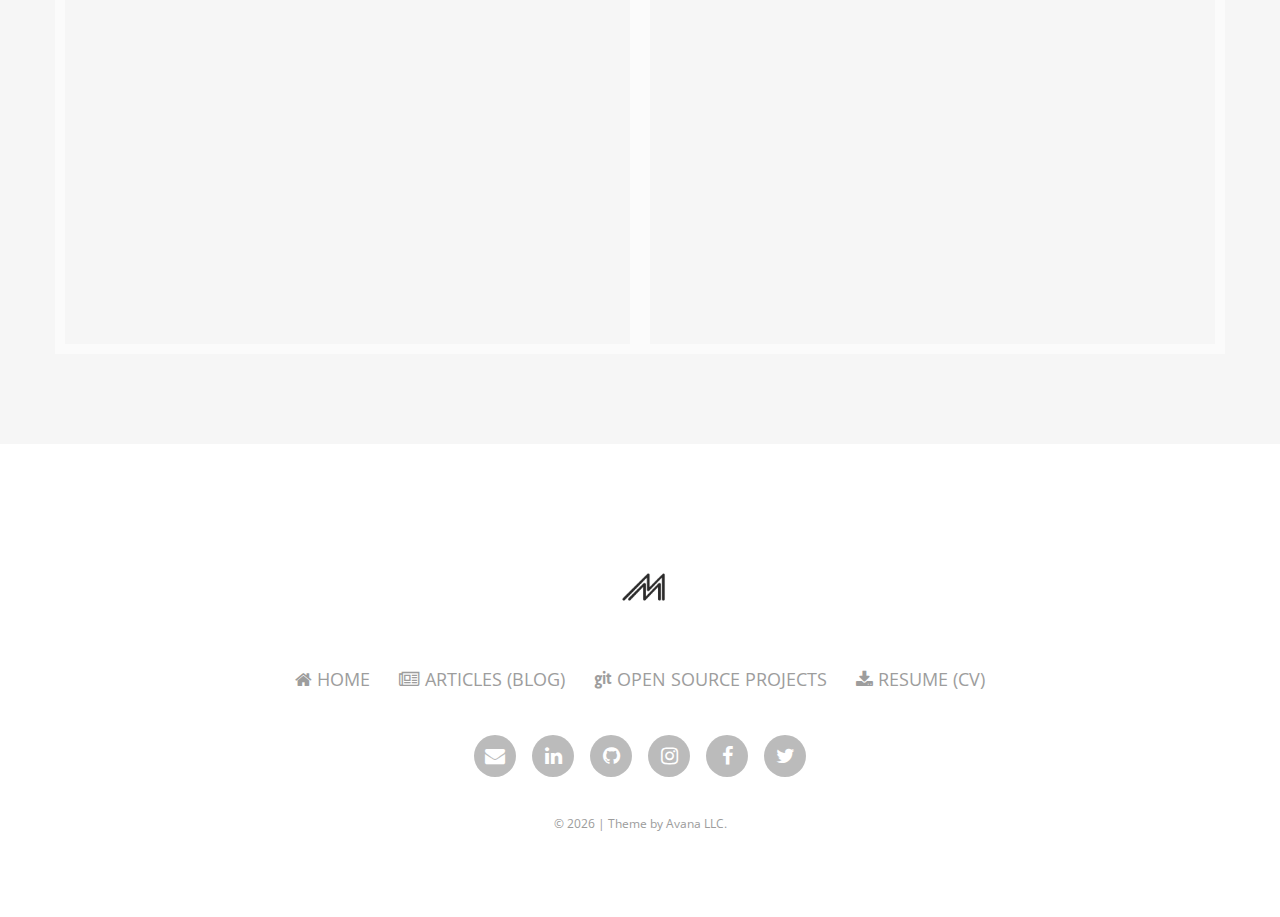
==== commit 30607d3c: "Update Profile Pics" ====
--- a/newTheme/index.html
+++ b/newTheme/index.html
@@ -136,13 +136,13 @@
         </section>
 
         <div class="thumbnails-pan">
-          <section class="col-xs-10 col-sm-6 col-md-4 col-lg-5">
-            <article role="pge-title-content">
+          <section class="col-xs-10 col-sm-6 col-md-4 col-lg-6">
+            <!-- <article role="pge-title-content">
               <header></header>
-            </article>
+            </article> -->
             <figure>
               <img
-                src="images/about-images/me-01 - Copy.jpeg"
+                src="images/about-images/me-02-bw-customBG-2.png"
                 class="img-responsive"
               />
 
